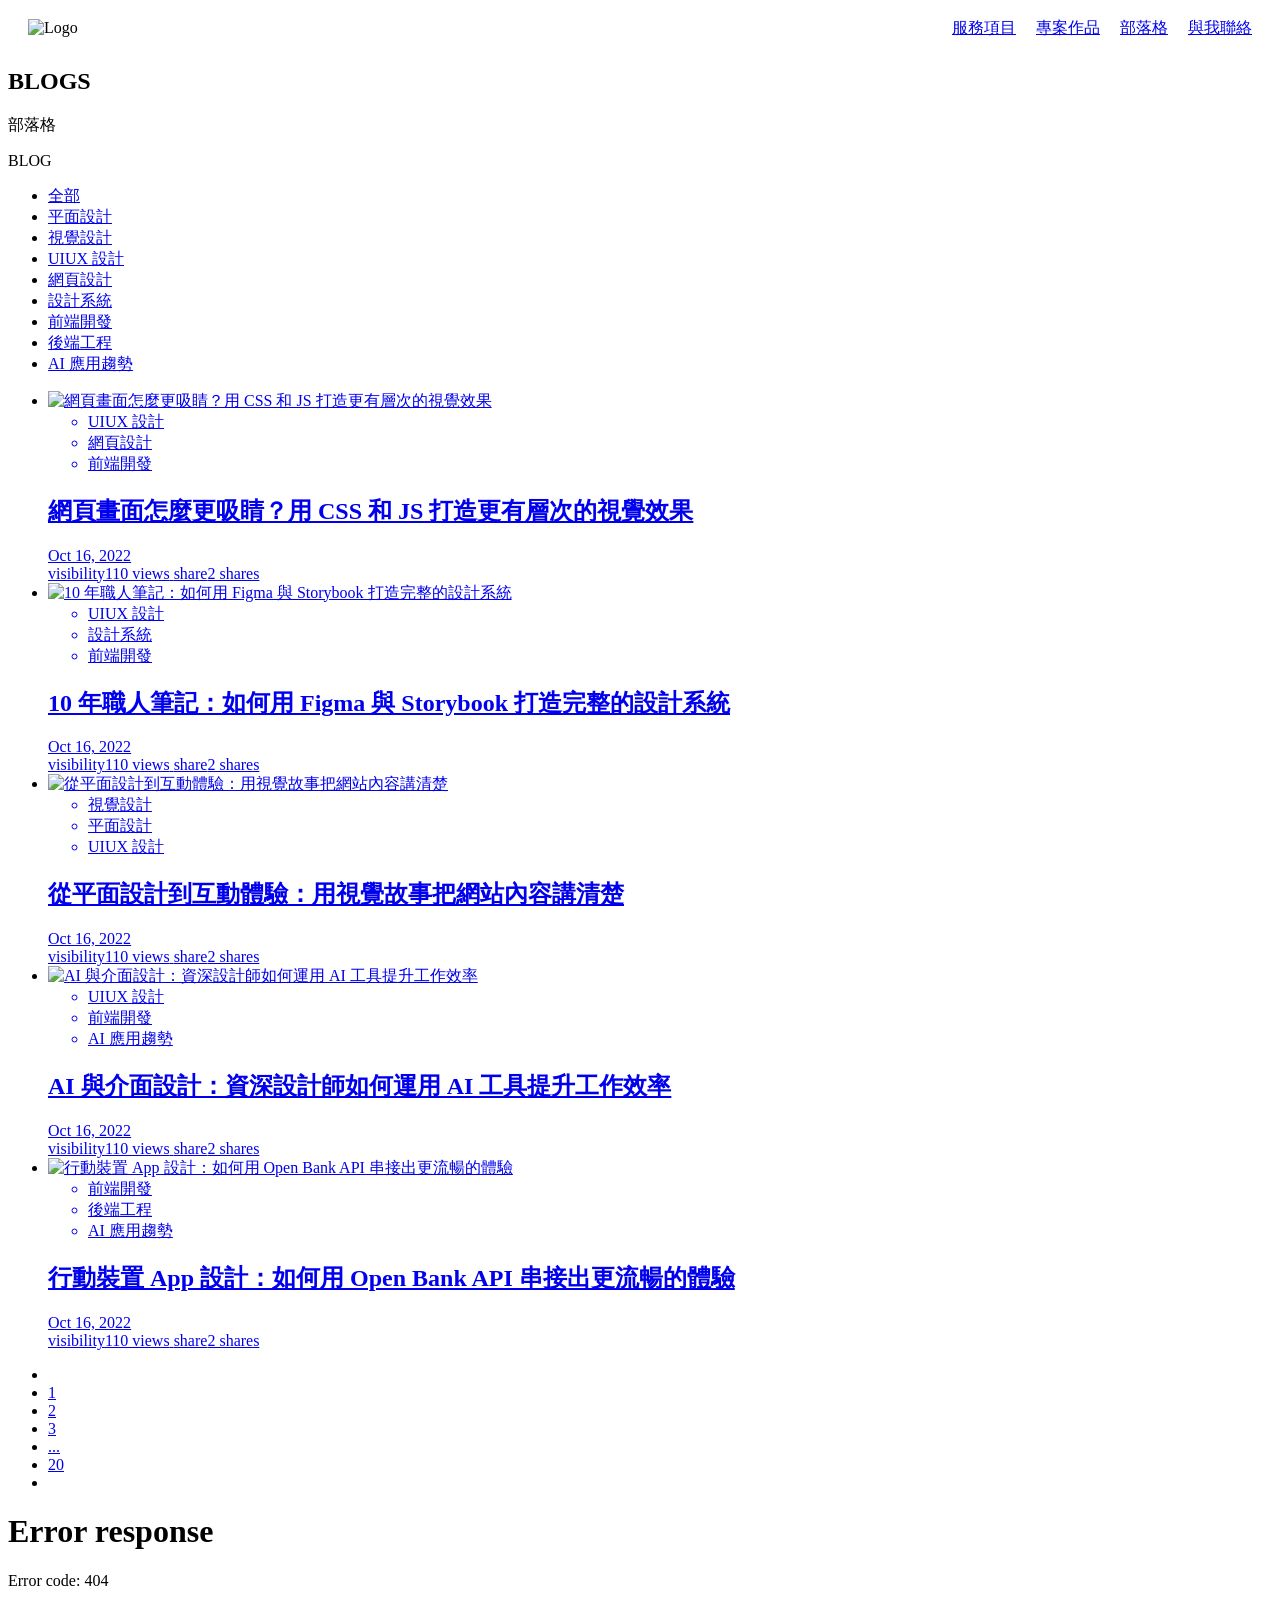
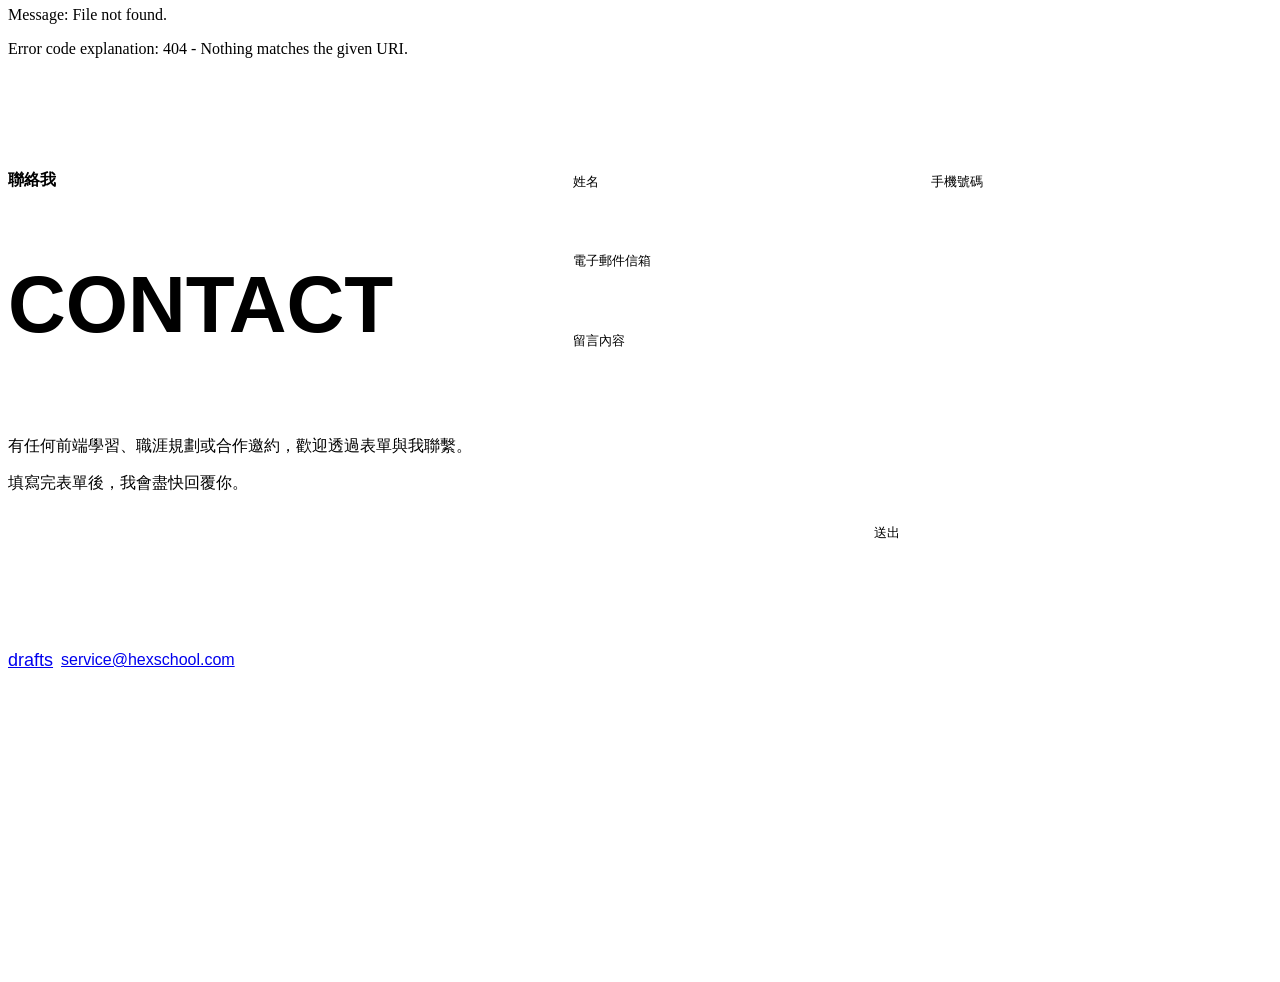
==== index.html @ 0d5aadac "Update index.html" ====
<!DOCTYPE html>
<html lang="zh-Hant-TW">

<head>
  <meta charset="UTF-8">
  <meta name="viewport" content="width=device-width, initial-scale=1.0">
  <title>部落格</title>
  <link rel="stylesheet" href="https://cdn.jsdelivr.net/npm/reset-css@5.0.2/reset.min.css">
  <link rel="stylesheet" href=".style.css">
</head>

<body>
  <!--   header -->
  <div id="header"></div>
  <script>
    // 使用 fetch 載入 header.html
    fetch("header.html")
      .then(response => response.text())
      .then(data => {
        document.getElementById("header").innerHTML = data;
      })
      .catch(error => console.error("載入失敗:", error));
  </script>
  </div>
  <!--   banner -->
  <div class="banner">
    <div class="slogan">
      <h2>BLOGS</h2>
      <p>部落格</p>
      <div class="bg">BLOG</div>
    </div>
  </div>
  <!-- content -->
  <section class="container blog">
    <aside class="sidebar">
      <nav>
        <ul>
          <li><a href="#" class="active nav-item">全部</a></li>
          <li><a href="#" class="nav-item">平面設計</a></li>
          <li><a href="#" class="nav-item">視覺設計</a></li>
          <li><a href="#" class="nav-item">UIUX 設計</a></li>
          <li><a href="#" class="nav-item">網頁設計</a></li>
          <li><a href="#" class="nav-item">設計系統</a></li>
          <li><a href="#" class="nav-item">前端開發</a></li>
          <li><a href="#" class="nav-item">後端工程</a></li>
          <li><a href="#" class="nav-item">AI 應用趨勢</a></li>
        </ul>
      </nav>
    </aside>
    <main class="post">
      <ul class="blog-card-wrapper">
        <!-- card 1 -->
        <li>
          <article>
            <a href="#">
              <img
                src="https://github.com/hexschool/2022-web-layout-training/blob/main/2026-web-camp/blog_1.png?raw=true"
                alt="網頁畫面怎麼更吸睛？用 CSS 和 JS 打造更有層次的視覺效果" />
              <div>
                <ul class="blog-tags">
                  <li>UIUX 設計</li>
                  <li>網頁設計</li>
                  <li>前端開發</li>
                </ul>
                <h2>網頁畫面怎麼更吸睛？用 CSS 和 JS 打造更有層次的視覺效果</h2>
                <footer class="meta">
                  <time datetime="2022-10-16">Oct 16, 2022</time>
                  <div class="tail">
                    <span><span class="material-symbols-outlined">visibility</span>110 views</span>
                    <span><span class="material-symbols-outlined">share</span>2 shares</span>
                  </div>
                </footer>
              </div>
            </a>
          </article>
        </li>
        <!-- card 2 -->
        <li>
          <article>
            <a href="#">
              <img
                src="https://github.com/hexschool/2022-web-layout-training/blob/main/2026-web-camp/blog_2.png?raw=true"
                alt="10 年職人筆記：如何用 Figma 與 Storybook 打造完整的設計系統" />
              <div>
                <ul class="blog-tags">
                  <li>UIUX 設計</li>
                  <li>設計系統</li>
                  <li>前端開發</li>
                </ul>
                <h2>10 年職人筆記：如何用 Figma 與 Storybook 打造完整的設計系統</h2>
                <footer class="meta">
                  <time datetime="2022-10-16">Oct 16, 2022</time>
                  <div class="tail">
                    <span><span class="material-symbols-outlined">visibility</span>110 views</span>
                    <span><span class="material-symbols-outlined">share</span>2 shares</span>
                  </div>
                </footer>
              </div>
            </a>
          </article>
        </li>
        <!-- card 3 -->
        <li>
          <article>
            <a href="#">
              <img
                src="https://github.com/hexschool/2022-web-layout-training/blob/main/2026-web-camp/blog_3.png?raw=true"
                alt="從平面設計到互動體驗：用視覺故事把網站內容講清楚" />
              <div>
                <ul class="blog-tags">
                  <li>視覺設計</li>
                  <li>平面設計</li>
                  <li>UIUX 設計</li>
                </ul>
                <h2>從平面設計到互動體驗：用視覺故事把網站內容講清楚</h2>
                <footer class="meta">
                  <time datetime="2022-10-16">Oct 16, 2022</time>
                  <div class="tail">
                    <span><span class="material-symbols-outlined">visibility</span>110 views</span>
                    <span><span class="material-symbols-outlined">share</span>2 shares</span>
                  </div>
                </footer>
              </div>
            </a>
          </article>
        </li>
        <!-- card 4 -->
        <li>
          <article>
            <a href="#">
              <img
                src="https://github.com/hexschool/2022-web-layout-training/blob/main/2026-web-camp/blog_4.png?raw=true"
                alt="AI 與介面設計：資深設計師如何運用 AI 工具提升工作效率" />
              <div>
                <ul class="blog-tags">
                  <li>UIUX 設計</li>
                  <li>前端開發</li>
                  <li>AI 應用趨勢</li>
                </ul>
                <h2>AI 與介面設計：資深設計師如何運用 AI 工具提升工作效率</h2>
                <footer class="meta">
                  <time datetime="2022-10-16">Oct 16, 2022</time>
                  <div class="tail">
                    <span><span class="material-symbols-outlined">visibility</span>110 views</span>
                    <span><span class="material-symbols-outlined">share</span>2 shares</span>
                  </div>
                </footer>
              </div>
            </a>
          </article>
        </li>
        <!-- card 5 -->
        <li>
          <article>
            <a href="#">
              <img
                src="https://github.com/hexschool/2022-web-layout-training/blob/main/2026-web-camp/blog_5.png?raw=true"
                alt="行動裝置 App 設計：如何用 Open Bank API 串接出更流暢的體驗" />
              <div>
                <ul class="blog-tags">
                  <li>前端開發</li>
                  <li>後端工程</li>
                  <li>AI 應用趨勢</li>
                </ul>
                <h2>行動裝置 App 設計：如何用 Open Bank API 串接出更流暢的體驗</h2>
                <footer class="meta">
                  <time datetime="2022-10-16">Oct 16, 2022</time>
                  <div class="tail">
                    <span><span class="material-symbols-outlined">visibility</span>110 views</span>
                    <span><span class="material-symbols-outlined">share</span>2 shares</span>
                  </div>
                </footer>
              </div>
            </a>
          </article>
        </li>
      </ul>
      <ul class="pagination">
        <li><a href="#"><i class="bi bi-chevron-left"></i></a></li>
        <li><a href="#" class="active">1</a></li>
        <li><a href="#">2</a></li>
        <li><a href="#">3</a></li>
        <li><a href="#">...</a></li>
        <li><a href="#">20</a></li>
        <li><a href="#"><i class="bi bi-chevron-right"></i></a></li>
      </ul>
    </main>
  </section>

  <!-- subscription -->
  <div id="subscription"></div>
  <script>
    // 使用 fetch 載入 Subscription.html
    fetch("subscription.html")
      .then(response => response.text())
      .then(data => {
        document.getElementById("subscription").innerHTML = data;
      })
      .catch(error => console.error("載入失敗:", error));
  </script>
 

        <div class="page">
            <!-- 你頁面其他內容可在這裡 -->
              <footer>
        
            <div id="footer"></div>
              </footer>
          </div>
          <script>
            fetch("footer.html")
                .then(response => response.text())
                .then(data => {
                    document.getElementById("footer").innerHTML = data;
                });
        </script>



      </div>
    </div>
  </section>

</body>

</html>
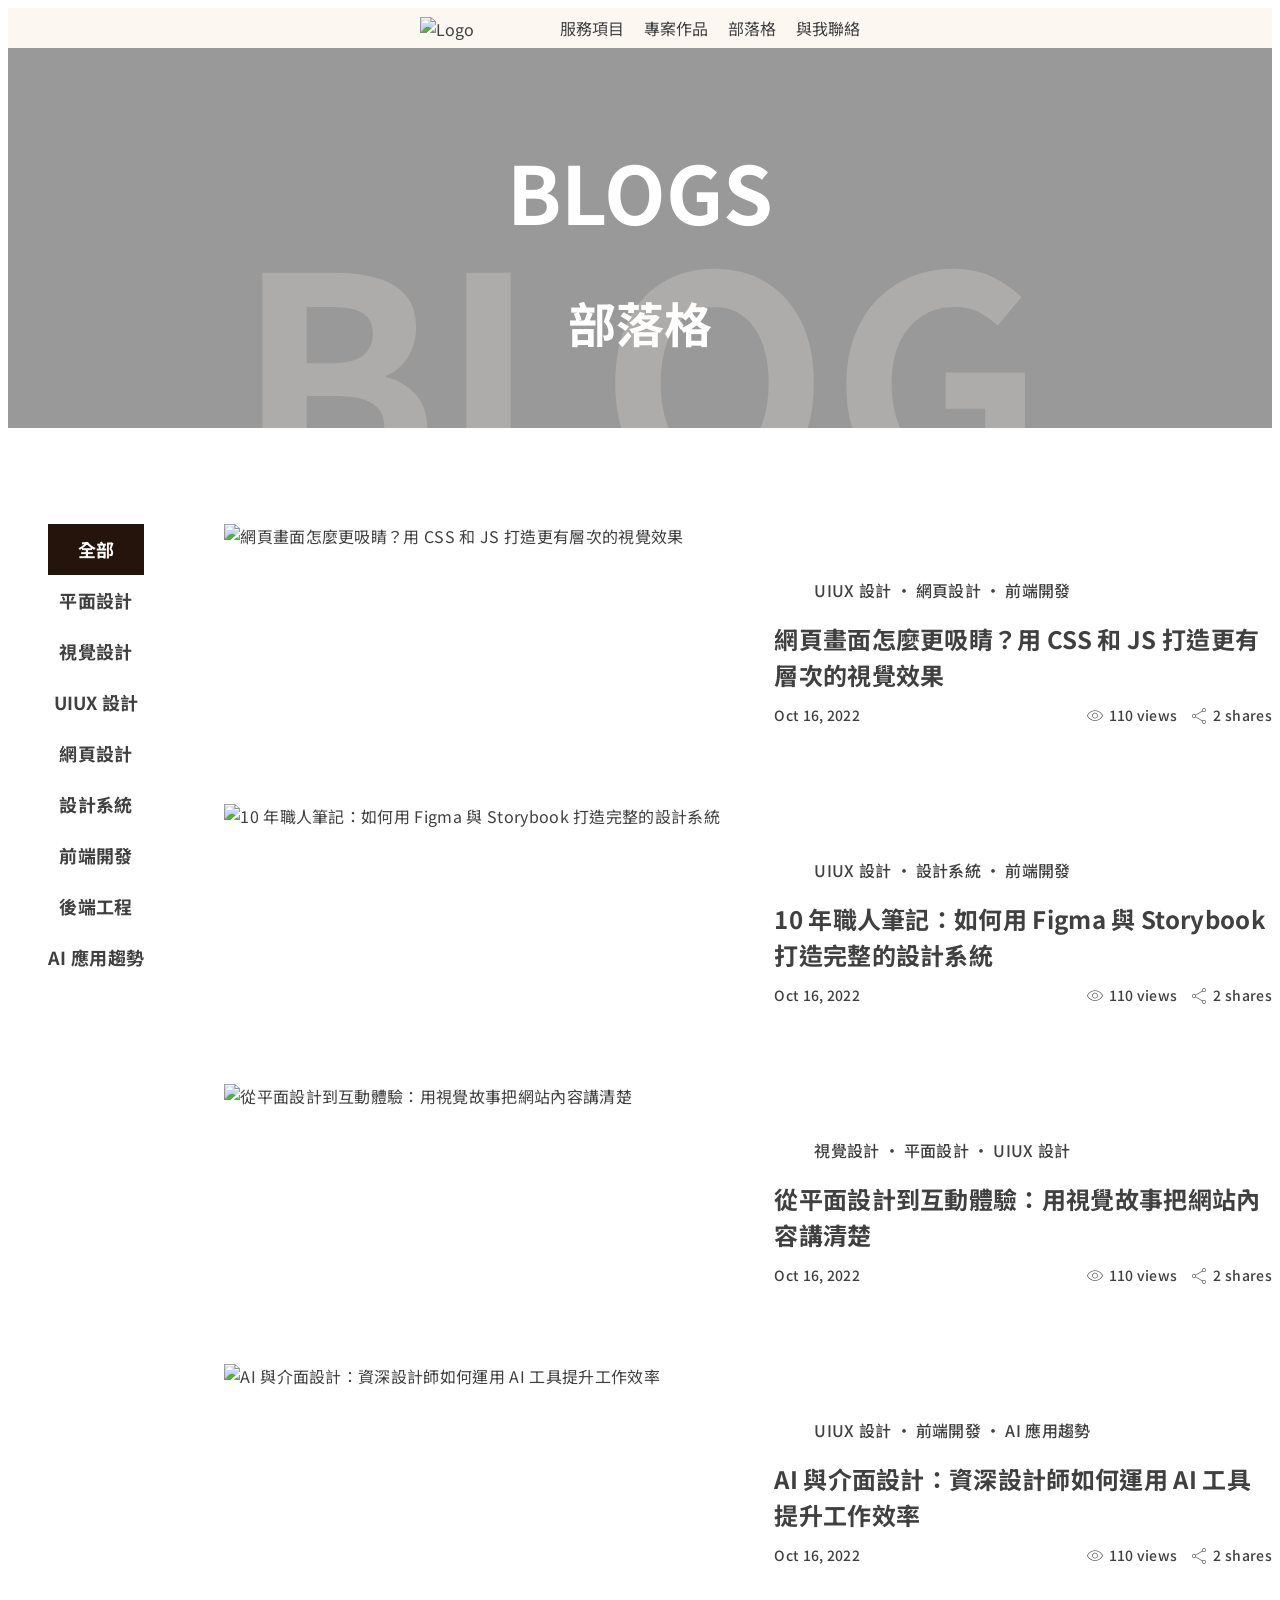
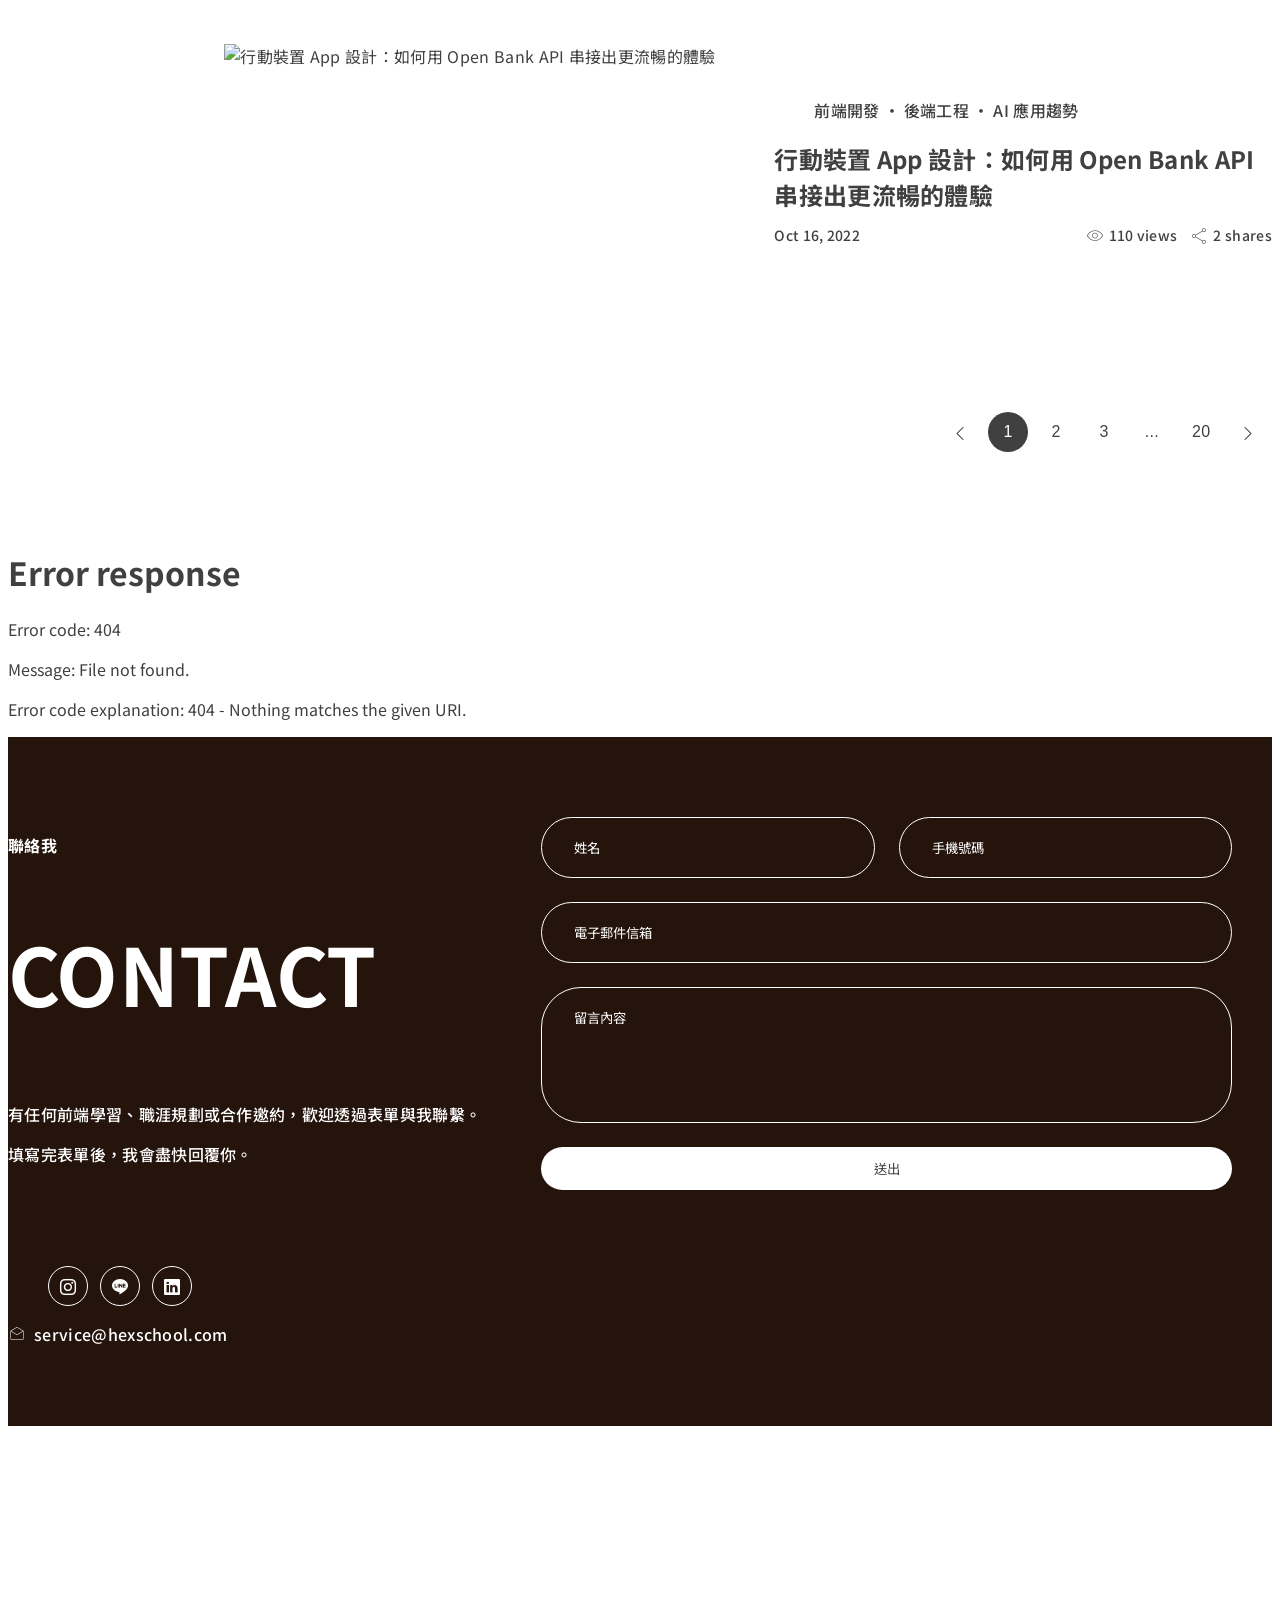
==== commit 43ca3c88: "Update index.html" ====
--- a/index.html
+++ b/index.html
@@ -6,7 +6,7 @@
   <meta name="viewport" content="width=device-width, initial-scale=1.0">
   <title>部落格</title>
   <link rel="stylesheet" href="https://cdn.jsdelivr.net/npm/reset-css@5.0.2/reset.min.css">
-  <link rel="stylesheet" href=".style.css">
+  <link rel="stylesheet" href="style.css">
 </head>
 
 <body>
--- a/style.css
+++ b/style.css
@@ -0,0 +1,970 @@
+@import url("https://fonts.googleapis.com/css2?family=Noto+Sans+TC:wght@100..900&display=swap");
+@import url('https://fonts.googleapis.com/css2?family=Noto+Sans:ital,wght@0,100..900;1,100..900&display=swap');
+@import url("https://fonts.googleapis.com/css2?family=Material+Symbols+Outlined:opsz,wght,FILL,GRAD@24,200,0,0");
+@import url("https://cdn.jsdelivr.net/npm/bootstrap-icons@1.13.1/font/bootstrap-icons.min.css");
+/* ==========================================================================
+   1. 變數設定 (Variables)
+   ========================================================================== 
+*/
+
+:root {
+  --primary-50: #FDF7F1;
+  --primary-100: #FDE6CF;
+  --primary-500: #F5B87B;
+  --primary-900: #24140B;
+
+  --neutral-0: #ffffff;
+  --neutral-500: #737373;
+  --neutral-700: #404040;
+  --neutral-900: #1E1E1E;
+
+  --dark-40a: rgba(0, 0, 0, 0.4);
+  --dark-60a: rgba(0, 0, 0, 0.6);
+}
+
+
+/* ==========================================================================
+  2. 斷點設定 (Mixins for Breakpoints)
+   ========================================================================== 
+*/
+
+@mixin lg {
+  @media (max-width: 1024px) {
+    @content;
+  }
+}
+
+@mixin md {
+  @media (max-width: 768px) {
+    @content;
+  }
+}
+
+@mixin sm {
+  @media (max-width: 576px) {
+    @content;
+  }
+}
+
+
+/* ==========================================================================
+   3. 全域與初始化設定 (Reset & Base)
+   ========================================================================== 
+*/
+html {
+  scroll-behavior: smooth;
+}
+
+/* 全域 border box：所有元素不用算 padding */
+*,
+*::before,
+*::after {
+  box-sizing: border-box;
+  font-family: "Noto Sans TC", sans-serif;
+  text-decoration: none;
+  -webkit-font-smoothing: antialiased;
+  -moz-osx-font-smoothing: grayscale;
+}
+
+body {
+   color: var(--neutral-700);
+  line-height: 1.5;
+}
+
+
+img,
+svg {
+  max-width: 100%;
+}
+
+/* rwd img css，使圖片縮放 */
+img{
+  vertical-align: middle;
+  max-width: 100%;
+  height: auto;
+  border: 0;
+ }
+
+ul,
+li {
+  list-style: none;
+}
+
+a {
+  display: inline-block;
+  text-decoration: none;
+  color: inherit;
+}
+
+a:focus,
+a:hover {
+  text-decoration: none;
+}
+
+.clear {
+  clear: both;
+}
+
+
+/* ==========================================================================
+   4. 元件樣式 (Components & Layouts)
+   ========================================================================== 
+*/
+
+/* icon */
+.material-symbols-outlined {
+  font-family: "Material Symbols Outlined";
+  font-weight: 200;
+  font-style: normal;
+  font-size: 20px;
+  line-height: 1;
+  letter-spacing: normal;
+  text-transform: none;
+  display: inline-block;
+  white-space: nowrap;
+  word-wrap: normal;
+  direction: ltr;
+  -webkit-font-smoothing: antialiased;
+  font-variation-settings: "FILL" 0, "wght" 100, "GRAD" 0, "opsz" 24;
+}
+
+
+/* navbar */
+.header {
+  display: flex;
+  align-items: center;
+  justify-content: space-between;
+  background-color: var(--primary-50);
+  padding: 0;
+  position: sticky;
+  top: 0;
+  z-index: 10;
+}
+
+.header .container {
+  display: flex;
+  align-items: center;
+  justify-content: space-between;
+  flex-direction: row;
+}
+
+.header a {
+  display: block;
+}
+
+.brand {
+  display: flex;
+  align-items: center;
+}
+
+.logo {
+  padding: 12px 0;
+  width: 140px;
+     @media (max-width: 576px) {
+     padding: 14px 12px;
+       width: 112px;
+  }
+}
+
+.menu-toggle {
+  display: none;
+}
+
+.menu-toggle-btn {
+  display: none;
+  align-items: center;
+  justify-content: center;
+  padding: 12px;
+  margin-left: auto;
+  cursor: pointer;
+}
+
+.menu-nav {
+  display: block;
+}
+
+.menu {
+  display: flex;
+  align-items: center;
+}
+
+.menu li {
+  width: auto;
+  text-align: center;
+  gap: 24px;
+}
+
+.menu li a {
+  display: block;
+  color: var(--neutral-700);
+  text-decoration: none;
+  padding: 4px 12px 4px 12px;
+  white-space: nowrap;
+}
+
+.menu li a:hover {
+  color: var(--neutral-0);
+  background:var(--neutral-700);
+}
+
+.menu li .active {
+   color: var(--neutral-0);
+  background:var(--neutral-700);
+}
+
+
+
+/* 形象主視覺 */
+.banner {
+  background-image: url(../img/blog_banner.png);
+  background-size: cover;
+  background-position: center;
+  background-repeat: no-repeat;
+  height: 380px;
+  width: 100%;
+  margin-bottom: 80px;
+  display: flex;
+  justify-content: center;
+  align-items: center;
+  
+   @media (max-width: 576px) {
+      background-image: url(../img/mobile/blog_banner.png);
+      height:380px;
+      margin-bottom: 40px;
+    }
+}
+
+
+.slogan {
+  background: var(--dark-40a);
+  color: #ffffff;
+  width: 100%;
+  height: 100%;
+  display: flex;
+  flex-direction: column;
+  align-items: center;
+  justify-content: center;
+  font-family: "Noto Sans", sans-serif;
+  font-weight: 700;
+  position: relative;
+  overflow: hidden;
+  line-height: 1.2;
+}
+
+.slogan h2 {
+  font-size: 80px;
+  margin-bottom: 8px;
+
+    @media (max-width: 576px) {
+    font-size: 40px;
+  }
+}
+
+.slogan p {
+  font-size: 48px;
+
+  @media (max-width: 576px) {
+    font-size: 40px;
+  }
+}
+
+.slogan .bg {
+  color: var(--primary-50);
+  font-size: 300px;
+  line-height: 1.2;
+  position: absolute;
+  bottom: -116px;
+  opacity: 0.2;
+  
+  @media (max-width: 576px) {
+    font-size: 160px;
+    bottom: -50px;
+  }
+}
+
+
+
+/* 部落格 */
+
+.container {
+  display: flex;
+  max-width: 1296px;
+  margin: 0 auto;
+  padding: 0;
+  letter-spacing: 0.02rem;
+  width: 100%;
+  justify-content: space-between;
+    @media (max-width: 768px) {
+     max-width: 100%;
+  }
+}
+
+.sidebar {
+  nav {
+    .nav-item {
+      color: var(--neutral-700);
+      display: block;
+      font-size: 18px;
+      font-weight: 700;
+      text-align: center;
+      white-space: nowrap;
+      padding: 12px 0;
+      transition: all 0.3s ease;
+
+      &:hover {
+        background-color: #24140b;
+        color: #ffffff;
+      }
+    }
+
+    .active {
+      background-color: #24140b;
+      color: #ffffff;
+    }
+  }
+}
+
+.blog {
+  margin-bottom: 80px;
+  gap: 40px;
+}
+
+.post {
+  flex: 1;
+  min-width: 0;
+  display: flex;
+  flex-direction: column;
+  align-items: flex-end;
+  gap: 80px;
+
+  .blog-card-wrapper {
+    display: flex;
+    flex-direction: column;
+    gap: 24px;
+
+    a {
+       color: var(--neutral-700);
+      display: flex;
+      align-items: center;
+      gap: 24px;
+
+      img {
+        display: block;
+        width: 100%;
+        max-width: 526px;
+        height: 256px;
+        object-fit: cover;
+      }
+
+      .blog-tags {
+        display: flex;
+        flex-wrap: wrap;
+        align-items: center;
+        font-weight: 500;
+        margin-bottom: 12px;
+
+        li:not(:last-child)::after {
+          content: "·";
+          margin: 0 4px;
+        }
+      }
+
+      h2 {
+        font-size: 24px;
+        font-weight: 700;
+        margin-bottom: 12px;
+      }
+
+      .meta {
+        display: flex;
+        flex-wrap: wrap;
+        justify-content: space-between;
+        align-items: center;
+        font-size: 14px;
+        font-weight: 500;
+
+        .tail {
+          display: flex;
+          gap: 12px;
+
+          span {
+            display: flex;
+            align-items: center;
+            gap: 4px;
+          }
+        }
+      }
+    }
+  }
+}
+
+@media (max-width: 768px) {
+  .post {
+    align-items: center;
+  }
+}
+
+.pagination {
+  display: flex;
+  justify-content: center;
+  list-style: none; 
+  padding: 0px;
+  @media (max-width: 768px) {
+    flex-wrap: wrap;
+  }
+}
+
+.pagination li a {
+  display: block; 
+  padding: 8px 12px;
+  text-decoration: none;
+  font-weight: 500;
+  font-family: "Noto Sans", sans-serif;
+  color:  var(--neutral-700);
+  margin: 0 4px;
+  width: 40px;
+  height: 40px;
+  aspect-ratio: 1 / 1;
+  border-radius: 50%;
+  text-align: center;
+  &:hover {
+    border: 1px solid  var(--neutral-700);
+  }
+}
+
+.pagination li a.active {
+  color:  var(--neutral-0);
+  background: var(--neutral-700);
+}
+
+
+@media (max-width: 1024px) {
+  .container {
+    gap: 24px;
+  }
+
+  .blog {
+    .blog-card-wrapper {
+      a {
+        flex-direction: column;
+        gap: 8px;
+
+        img {
+          max-width: none;
+          height: 200px;
+        }
+
+        .blog-tags {
+          font-size: 14px;
+          margin-bottom: 8px;
+
+          li:not(:last-child)::after {
+            margin: 0 2px;
+          }
+        }
+
+        h2 {
+          font-size: 20px;
+          margin-bottom: 8px;
+        }
+
+        .meta {
+          font-size: 13px;
+
+          div {
+            gap: 8px;
+          }
+        }
+      }
+    }
+  }
+}
+
+@media (max-width: 768px) {
+  .container {
+    flex-direction: column;
+    padding: 0px 12px;
+  }
+
+  .header {
+    position: sticky;
+  }
+
+  .sidebar {
+    width: 100%;
+
+    ul {
+      display: flex;
+      overflow-x: auto;
+      scrollbar-width: none;
+      -ms-overflow-style: none;
+      -webkit-overflow-scrolling: touch;
+      touch-action: pan-x;
+
+      .nav-item {
+        font-size: 16px;
+        padding: 8px 12px;
+      }
+    }
+
+    ul::-webkit-scrollbar {
+      display: none;
+    }
+  }
+
+  .header .container {
+    position: relative;
+    flex-direction: row;
+    align-items: center;
+    padding: 0 12px;
+  }
+
+  .menu-toggle-btn {
+    display: flex;
+    order: 3;
+  }
+
+  .menu-nav {
+    position: absolute;
+    top: 100%;
+    left: 0;
+    right: 0;
+    z-index: 20;
+    background: var(--primary-50);
+    max-height: 0;
+    overflow: hidden;
+    opacity: 0;
+    pointer-events: none;
+    transition: max-height 0.3s ease, opacity 0.2s ease;
+  }
+
+  .menu-toggle:checked ~ .menu-nav {
+    max-height: 320px;
+    opacity: 1;
+    pointer-events: auto;
+  }
+
+  .menu {
+    flex-direction: column;
+    align-items: stretch;
+  }
+
+  .menu li {
+    width: 100%;
+  }
+
+  .menu li a {
+    padding: 16px 12px;
+    text-align: center;
+  }
+}
+
+/* 電子報訂閱 */
+.subscription {
+  background:
+    linear-gradient(var(--dark-60a), var(--dark-60a)),
+    url(../img/subscription_bg.png) center / cover no-repeat;
+  height: 440px;
+  width: 100%;
+  display: flex;
+  justify-content: center;
+  align-items: stretch;
+    @media (max-width: 768px) {
+     height: auto;
+  }
+    @media (max-width: 576px) {
+      height: 629px;
+  }
+}
+
+.subscription > .container {
+  height: 100%;
+  align-items: stretch;
+  @media (max-width: 576px) {
+    flex-direction: column;
+  }
+
+}
+
+.subscription-left {
+  flex: 5;
+  height: 100%;
+  overflow: hidden;
+  @media (max-width: 576px) {
+    padding: 0;
+    flex: 1;
+  }
+}
+
+.sub-img {
+  width: 100%;
+  height: 100%;
+}
+
+.sub-img img {
+  width: 100%;
+  height: 100%;
+  object-fit: cover;
+  display: block;
+}
+
+.sub-form {
+  display: flex;
+  flex-direction: column;
+  justify-content: center;
+  align-items: stretch;
+  gap: 24px;
+  padding: 0 40px;
+  flex: 7;
+   @media (max-width: 768px) {
+    padding: 0 0 40px 0;
+    flex: 1;
+  }
+}
+
+.sub-info {
+  display: flex;
+  flex-direction: column;
+  gap: 24px;
+  width: 100%;
+  @media (max-width: 576px) {
+       gap: 12px;
+  }
+}
+
+.sub-title {
+  color: var(--neutral-0);
+  font-family: "Noto Sans", sans-serif;
+  font-weight: 700;
+}
+
+.sub-title h2 {
+  font-size: 80px;
+  line-height: 1.2;
+  @media (max-width: 768px) {
+    font-size: 60px;
+  }
+  @media (max-width: 576px) {
+    font-size: 40px;
+  }
+}
+
+.sub-desc {
+  color: var(--neutral-0);
+  font-family: "Noto Sans", sans-serif;
+  font-weight: 500;  
+  @media (max-width: 576px) {
+    font-size: 14px;
+  }
+
+}
+
+.sub-group {
+  display: flex;
+  align-items: center;
+  border: 1px solid var(--neutral-0);
+  border-radius: 999px;          
+  padding: 8px 8px 8px 32px;
+  background: transparent;
+  width: 100%;
+    @media (max-width: 576px) {
+      padding: 8px 8px 8px 20px;
+  }
+}
+
+.sub-input {
+  flex: 1;
+  border: none;
+  outline: none;
+  background: transparent;
+  color: var(--neutral-0);
+  font-size: 16px;
+  width: 100%;
+  @media (max-width: 576px) {
+      font-size: 14px;
+      overflow-wrap: anywhere;
+  }
+}
+
+.sub-input::placeholder {
+  color: var(--neutral-0);
+  opacity: 1;
+}
+
+.sub-submit {
+  border: none;
+  border-radius: 999px;
+  padding: 10px 24px;
+  background: var(--neutral-0);
+  color: var(--neutral-900);
+  font-weight: 500;
+  cursor: pointer;
+  white-space: nowrap;
+  @media (max-width: 576px) {
+      font-size: 14px;
+  }
+}
+
+.sub-submit:hover {
+  opacity: 0.85;
+}
+
+
+/* 連絡我 */
+.contact-bg {
+  background-color:var(--primary-900);
+}
+
+
+.contact {
+  display: flex;
+  justify-content: space-between;
+  padding: 80px 0;
+  flex-wrap: wrap;
+  width: 100%;
+    @media (max-width: 576px) {
+    flex-direction: column;
+  }
+}
+
+.contact-info {
+  display: flex;
+  justify-content: flex-start;
+  flex-direction: column;
+  flex: 5;
+  @media (max-width: 576px) {
+    padding: 0;
+  }
+}
+
+.contact-title {
+  color: var(--neutral-0);
+  font-family: "Noto Sans", sans-serif;
+  font-weight: 700;
+}
+
+.contact-title h2 {
+  font-size: 80px;
+  line-height: 1.2;
+  @media (max-width: 768px) {
+    font-size: 60px;
+  }
+    @media (max-width: 576px) {
+    font-size: 40px;
+  }
+}
+
+.contact-desc {
+  color: var(--neutral-0);
+  font-family: "Noto Sans", sans-serif;
+  font-weight: 500;  
+}
+
+.contact-social {
+  color: var(--neutral-0);
+  font-family: "Noto Sans", sans-serif;
+  font-weight: 500;  
+  padding-top: 68px;
+  display: flex;
+  flex-direction: column;
+}
+
+.contact-social ul{
+  display: flex;
+  gap: 12px;
+  flex-wrap: wrap;
+}
+
+.contact-social ul li{
+  width: 40px;
+  height: 40px;
+  padding: 0;
+  display: flex;
+  align-items: center;
+  justify-content: center;
+  border: 1px solid var(--neutral-0);
+  aspect-ratio: 1 / 1;
+  border-radius: 50%;
+    &:hover {
+      color: var(--primary-500);
+      border: 1px solid var(--primary-500);
+      cursor: pointer;
+    }
+}
+
+.bi {
+  font-size: 16px;
+}
+
+.contact-email {
+  display: flex;
+  align-items: center;
+  max-width: 100%;
+  min-width: 0;
+  flex-wrap: wrap;
+  overflow-wrap: anywhere;
+  word-break: break-word;
+   .icon {
+    font-size: 18px;
+    margin-right: 8px;
+    flex-shrink: 0;
+  }
+    &:hover {
+    color: var(--primary-500);
+    cursor: pointer;
+  }
+}
+
+.contact-form {
+  display: flex;
+  flex-direction: column;
+  gap: 24px;
+  padding: 0 40px;
+  flex: 7;
+  @media (max-width: 576px) {
+    padding: 0;
+  }
+}
+
+.form-row {
+  display: flex;
+  gap: 24px;
+  @media (max-width: 576px) {
+   flex-direction: column;
+  }
+}
+
+.form-input {
+  width: 100%;
+  color: var(--neutral-0);
+  background: transparent;
+  border: 1px solid var(--neutral-0);
+  border-radius: 40px;
+  outline: none;
+  padding: 20px 32px;
+  @media (max-width: 576px) {
+      padding: 16px 20px;
+  }
+}
+
+.form-input::placeholder {
+  color: var(--neutral-0);
+}
+
+.form-textarea {
+  color: var(--neutral-0);
+  background: transparent;
+  width: 100%;
+  height: 136px;
+  border: 1px solid var(--neutral-0);
+  border-radius: 40px;
+  outline: none;
+  resize: none;
+  padding: 20px 32px;
+    @media (max-width: 576px) {
+      padding: 16px 20px;
+  }
+}
+
+.form-textarea::placeholder {
+  color: var(--neutral-0);
+}
+
+.form-submit {
+  color: var(--neutral-700);
+  background: var(--neutral-0);
+  width: 100%; 
+  border: none;
+  border-radius: 40px;
+  cursor: pointer;
+  padding: 12px 0;
+}
+
+.form-submit:hover {
+  background: #ddd0be;
+}
+
+@media (max-width: 768px) {
+  .contact {
+    flex-direction: column;
+    padding: 40px 0;
+  }
+
+  .contact-info {
+    display: contents;
+    padding-bottom: 24px;
+  }
+
+  .contact-title {
+    order: 1;
+    margin-bottom: 12px;
+  }
+
+  .contact-desc {
+    font-size: 14px;
+    order: 2;
+  }
+
+  .contact-form {
+    order: 3;
+    width: 100%;
+    padding: 0;
+    margin-top: 24px;
+    gap: 12px;
+    border-radius: 32px;
+  }
+
+  .contact-social {
+    order: 4;
+    margin-top: 24px;
+    padding: 0;
+    width: 100%;
+    gap: 12px;
+  }
+}
+
+@media (max-width: 375px) {
+  .sub-title h2 {
+    font-size: 32px;
+    line-height: 1.15;
+    max-width: 100%;
+    word-break: break-word;
+    overflow-wrap: anywhere;
+  }
+
+  .sub-title,
+  .sub-desc,
+  .sub-group {
+    width: 100%;
+    @media (max-width: 331px) {
+      display: flex;
+      gap: 12px;
+      flex-wrap: wrap;
+    }
+  }
+  .contact-title h2 {
+    font-size: 32px;
+    line-height: 1.15;
+    word-break: break-word;
+    overflow-wrap: anywhere;
+  }
+}
+
+@media (max-width: 768px) {
+  .subscription-left,
+  .sub-img,
+  .sub-img img {
+    width: 100%;
+  }
+
+  .subscription-left {
+    width: calc(100% + 24px);
+    margin-left: -12px;
+    margin-right: -12px;
+  }
+
+  .sub-img img {
+    display: block;
+    height: auto;
+  }
+}
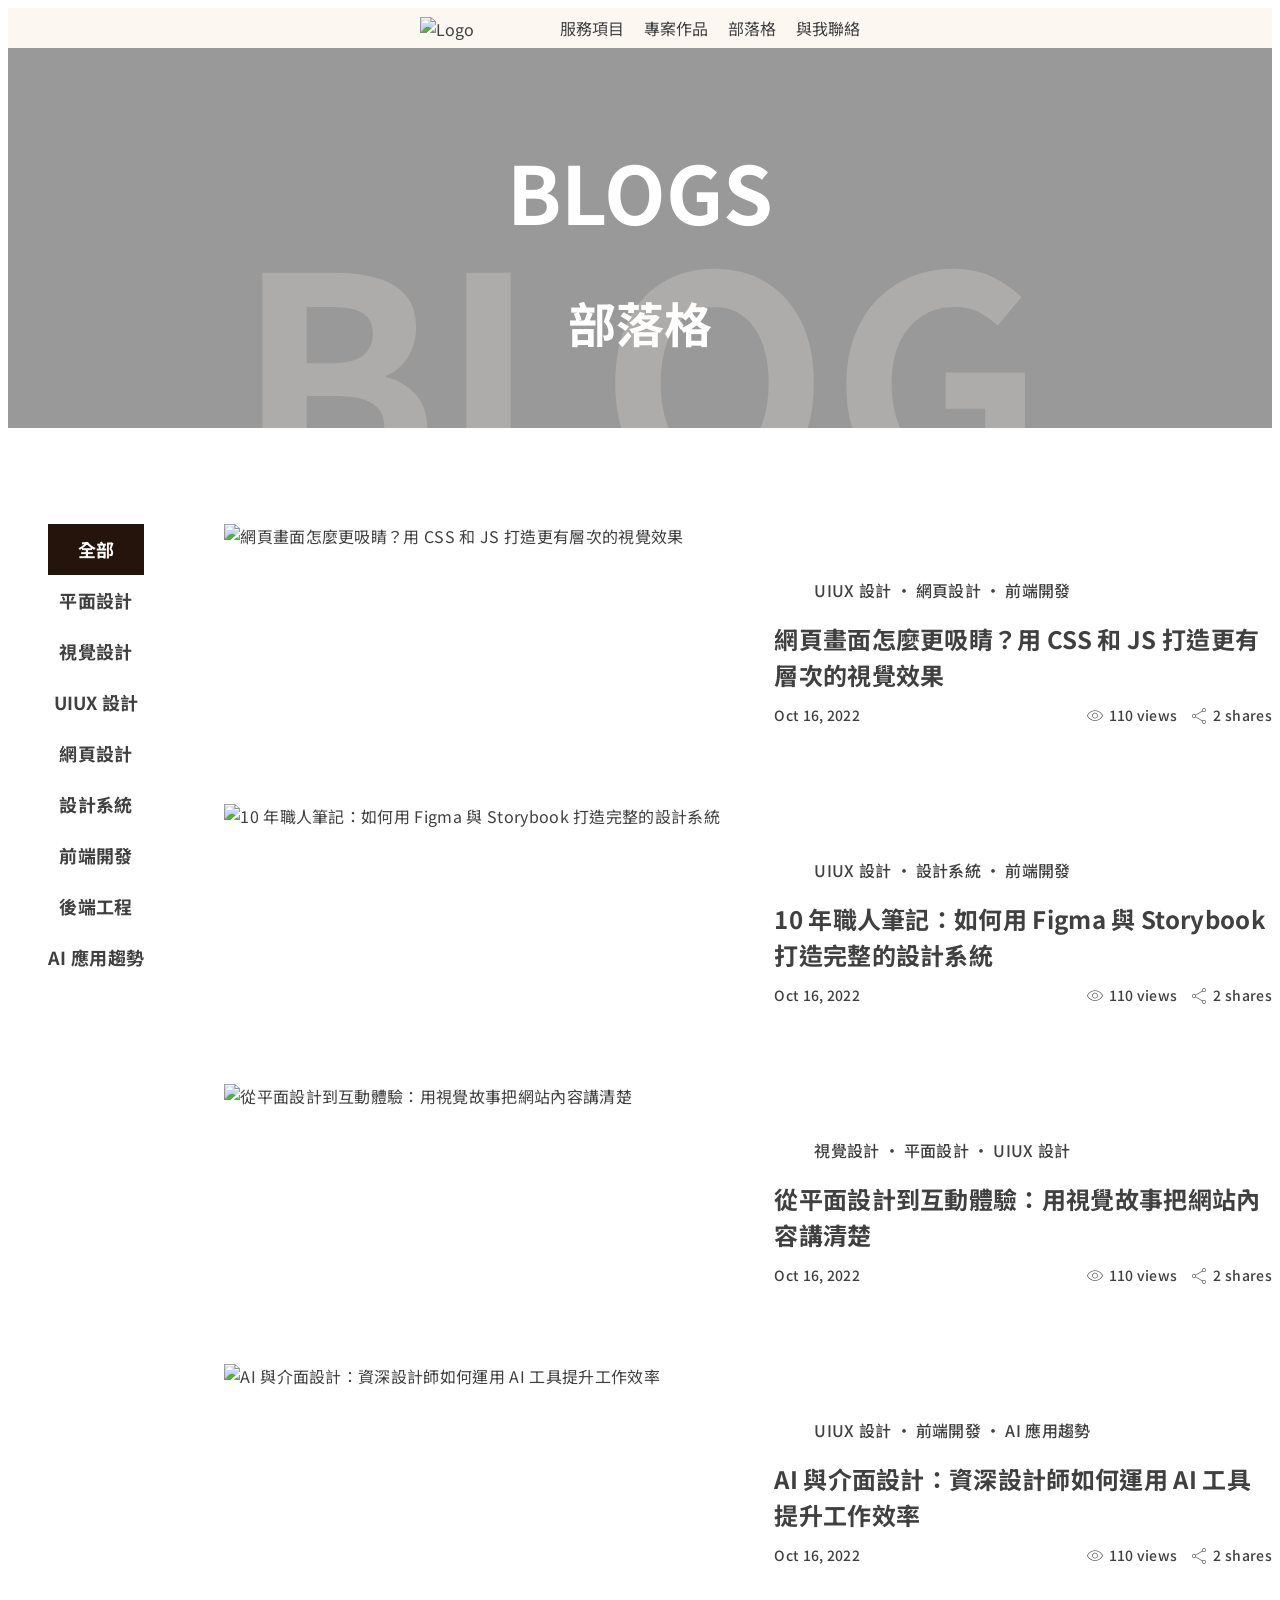
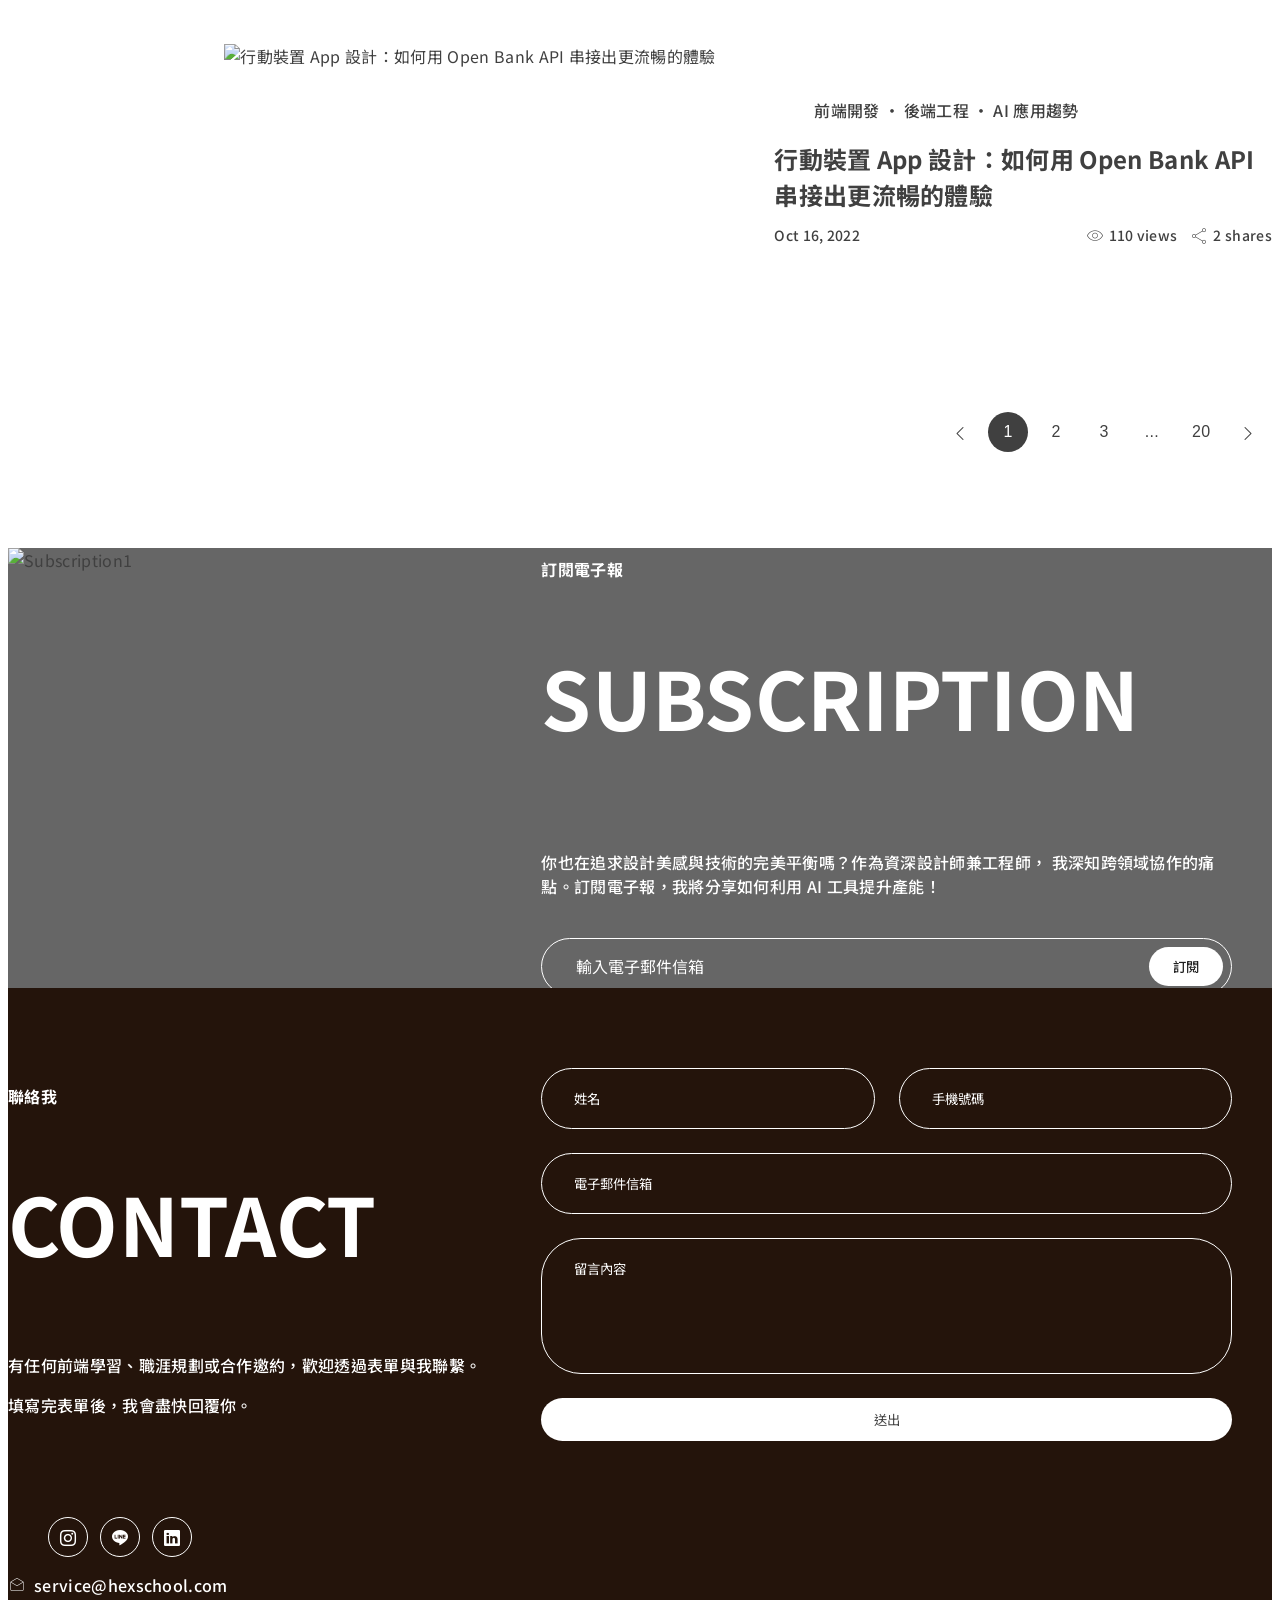
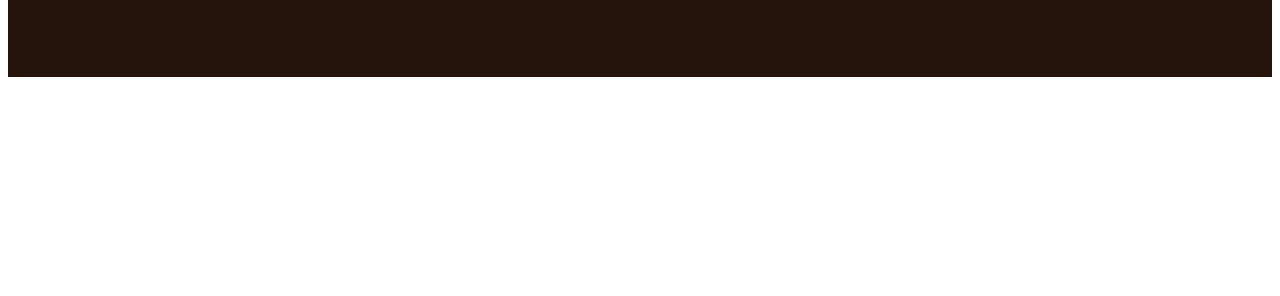
==== commit fc088390: "Update index.html" ====
--- a/index.html
+++ b/index.html
@@ -188,16 +188,18 @@
   </section>
 
   <!-- subscription -->
-  <div id="subscription"></div>
+
+  <div id="subscription-container"></div>
   <script>
     // 使用 fetch 載入 Subscription.html
-    fetch("subscription.html")
+    fetch("Subscription.html")
       .then(response => response.text())
       .then(data => {
-        document.getElementById("subscription").innerHTML = data;
+        document.getElementById("subscription-container").innerHTML = data;
       })
       .catch(error => console.error("載入失敗:", error));
   </script>
+
  
 
         <div class="page">
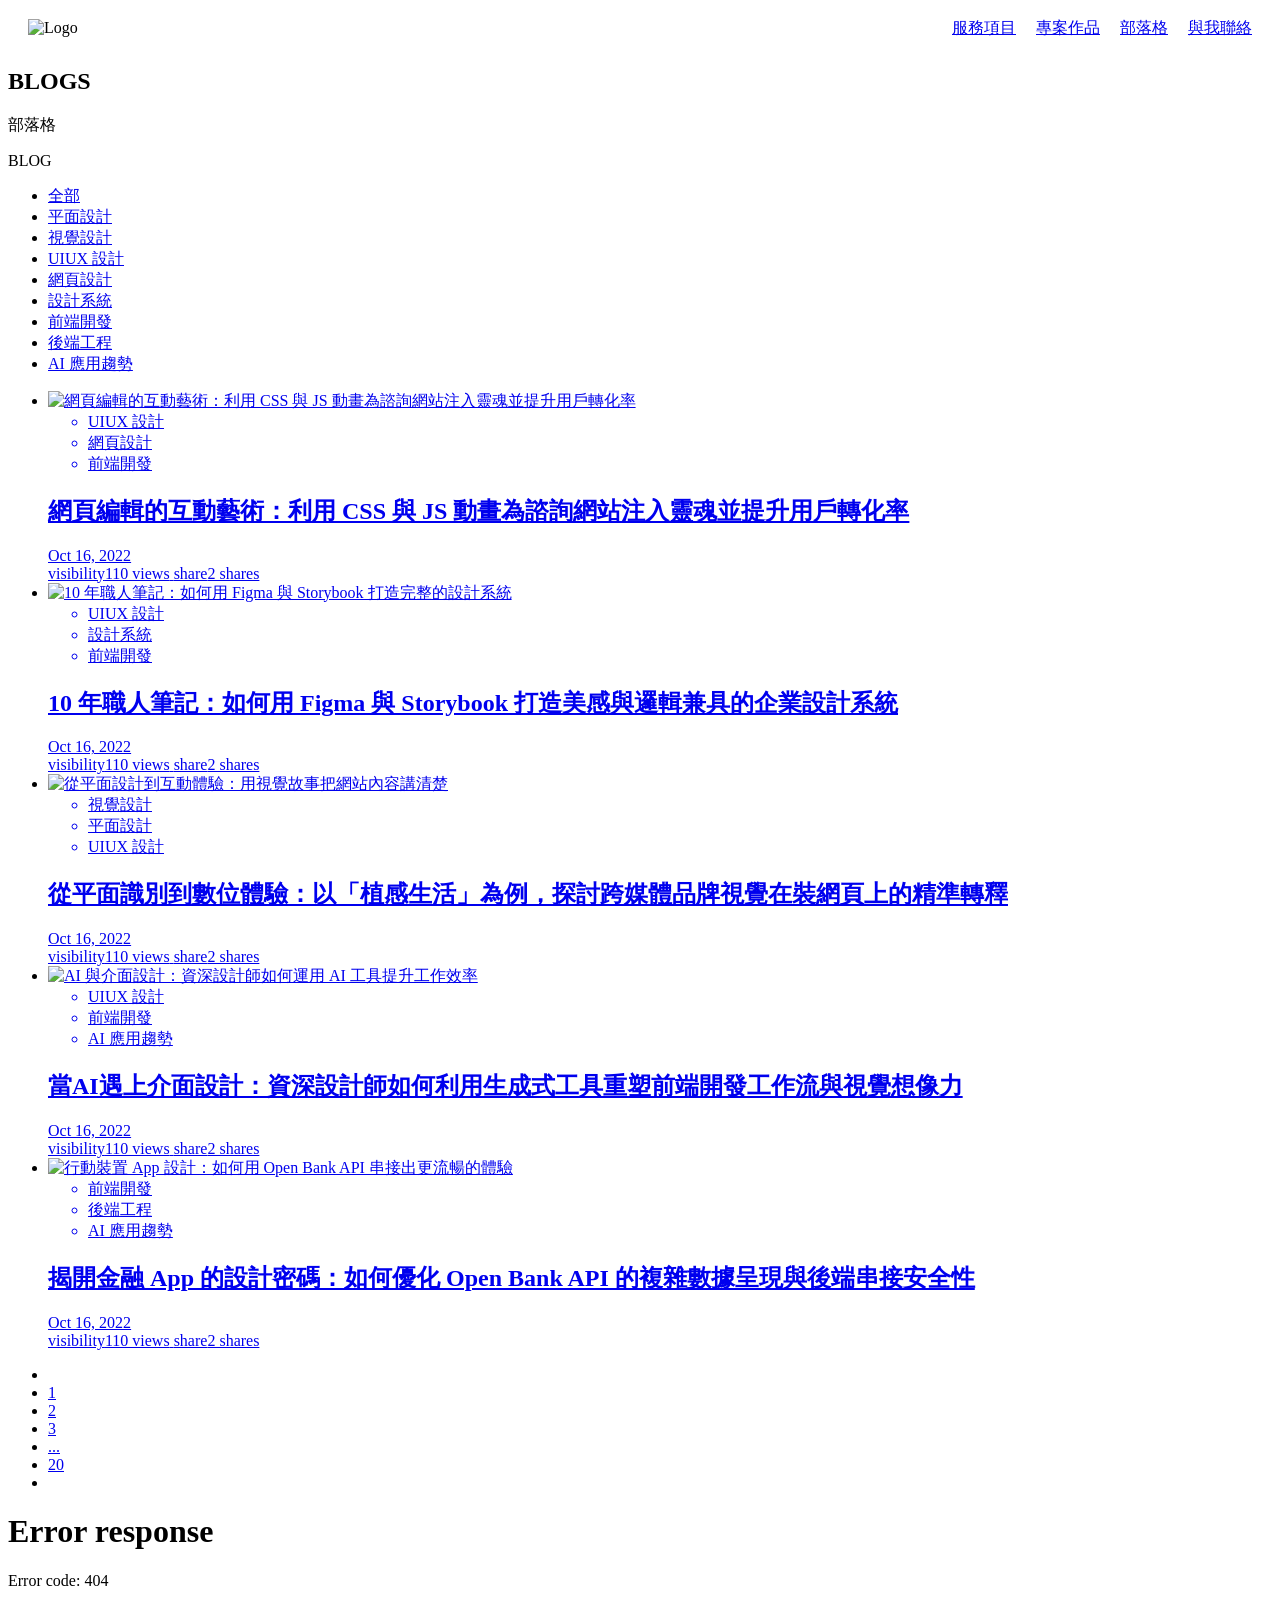
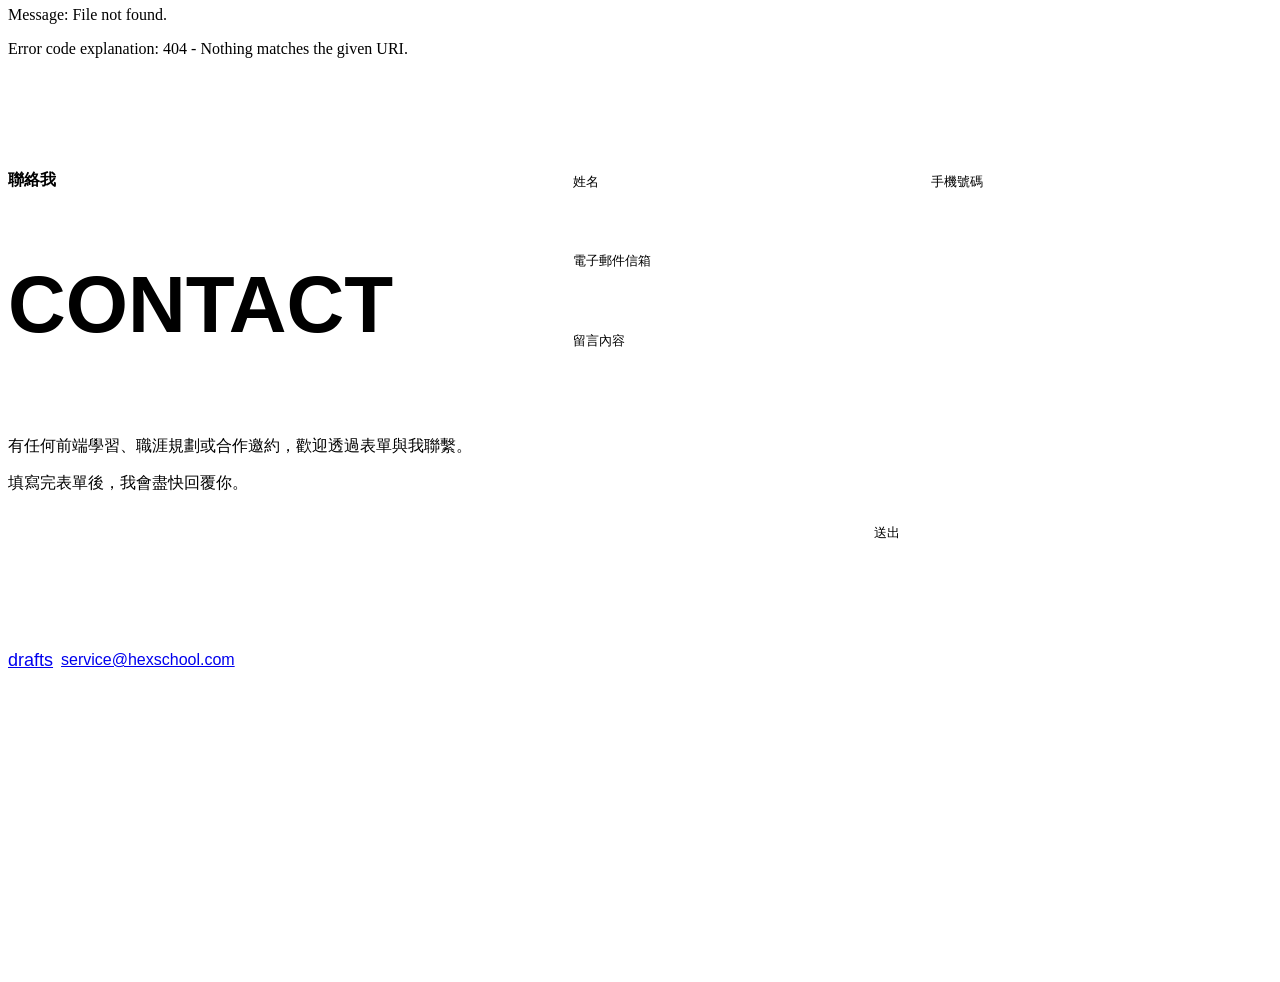
==== commit 3492a4cd: "Update index.html" ====
--- a/index.html
+++ b/index.html
@@ -6,7 +6,7 @@
   <meta name="viewport" content="width=device-width, initial-scale=1.0">
   <title>部落格</title>
   <link rel="stylesheet" href="https://cdn.jsdelivr.net/npm/reset-css@5.0.2/reset.min.css">
-  <link rel="stylesheet" href="style.css">
+  <link rel="stylesheet" href="./css/style.css">
 </head>
 
 <body>
@@ -55,14 +55,14 @@
             <a href="#">
               <img
                 src="https://github.com/hexschool/2022-web-layout-training/blob/main/2026-web-camp/blog_1.png?raw=true"
-                alt="網頁畫面怎麼更吸睛？用 CSS 和 JS 打造更有層次的視覺效果" />
+                alt="網頁編輯的互動藝術：利用 CSS 與 JS 動畫為諮詢網站注入靈魂並提升用戶轉化率" />
               <div>
                 <ul class="blog-tags">
                   <li>UIUX 設計</li>
                   <li>網頁設計</li>
                   <li>前端開發</li>
                 </ul>
-                <h2>網頁畫面怎麼更吸睛？用 CSS 和 JS 打造更有層次的視覺效果</h2>
+                <h2>網頁編輯的互動藝術：利用 CSS 與 JS 動畫為諮詢網站注入靈魂並提升用戶轉化率</h2>
                 <footer class="meta">
                   <time datetime="2022-10-16">Oct 16, 2022</time>
                   <div class="tail">
@@ -87,7 +87,7 @@
                   <li>設計系統</li>
                   <li>前端開發</li>
                 </ul>
-                <h2>10 年職人筆記：如何用 Figma 與 Storybook 打造完整的設計系統</h2>
+                <h2>10 年職人筆記：如何用 Figma 與 Storybook 打造美感與邏輯兼具的企業設計系統</h2>
                 <footer class="meta">
                   <time datetime="2022-10-16">Oct 16, 2022</time>
                   <div class="tail">
@@ -112,7 +112,7 @@
                   <li>平面設計</li>
                   <li>UIUX 設計</li>
                 </ul>
-                <h2>從平面設計到互動體驗：用視覺故事把網站內容講清楚</h2>
+                <h2>從平面識別到數位體驗：以「植感生活」為例，探討跨媒體品牌視覺在裝網頁上的精準轉釋</h2>
                 <footer class="meta">
                   <time datetime="2022-10-16">Oct 16, 2022</time>
                   <div class="tail">
@@ -137,7 +137,7 @@
                   <li>前端開發</li>
                   <li>AI 應用趨勢</li>
                 </ul>
-                <h2>AI 與介面設計：資深設計師如何運用 AI 工具提升工作效率</h2>
+                <h2>當AI遇上介面設計：資深設計師如何利用生成式工具重塑前端開發工作流與視覺想像力</h2>
                 <footer class="meta">
                   <time datetime="2022-10-16">Oct 16, 2022</time>
                   <div class="tail">
@@ -162,7 +162,7 @@
                   <li>後端工程</li>
                   <li>AI 應用趨勢</li>
                 </ul>
-                <h2>行動裝置 App 設計：如何用 Open Bank API 串接出更流暢的體驗</h2>
+                <h2>揭開金融 App 的設計密碼：如何優化 Open Bank API 的複雜數據呈現與後端串接安全性</h2>
                 <footer class="meta">
                   <time datetime="2022-10-16">Oct 16, 2022</time>
                   <div class="tail">
@@ -188,18 +188,16 @@
   </section>
 
   <!-- subscription -->
-
-  <div id="subscription-container"></div>
+  <div id="subscription"></div>
   <script>
     // 使用 fetch 載入 Subscription.html
-    fetch("Subscription.html")
+    fetch("subscription.html")
       .then(response => response.text())
       .then(data => {
-        document.getElementById("subscription-container").innerHTML = data;
+        document.getElementById("subscription").innerHTML = data;
       })
       .catch(error => console.error("載入失敗:", error));
   </script>
-
  
 
         <div class="page">
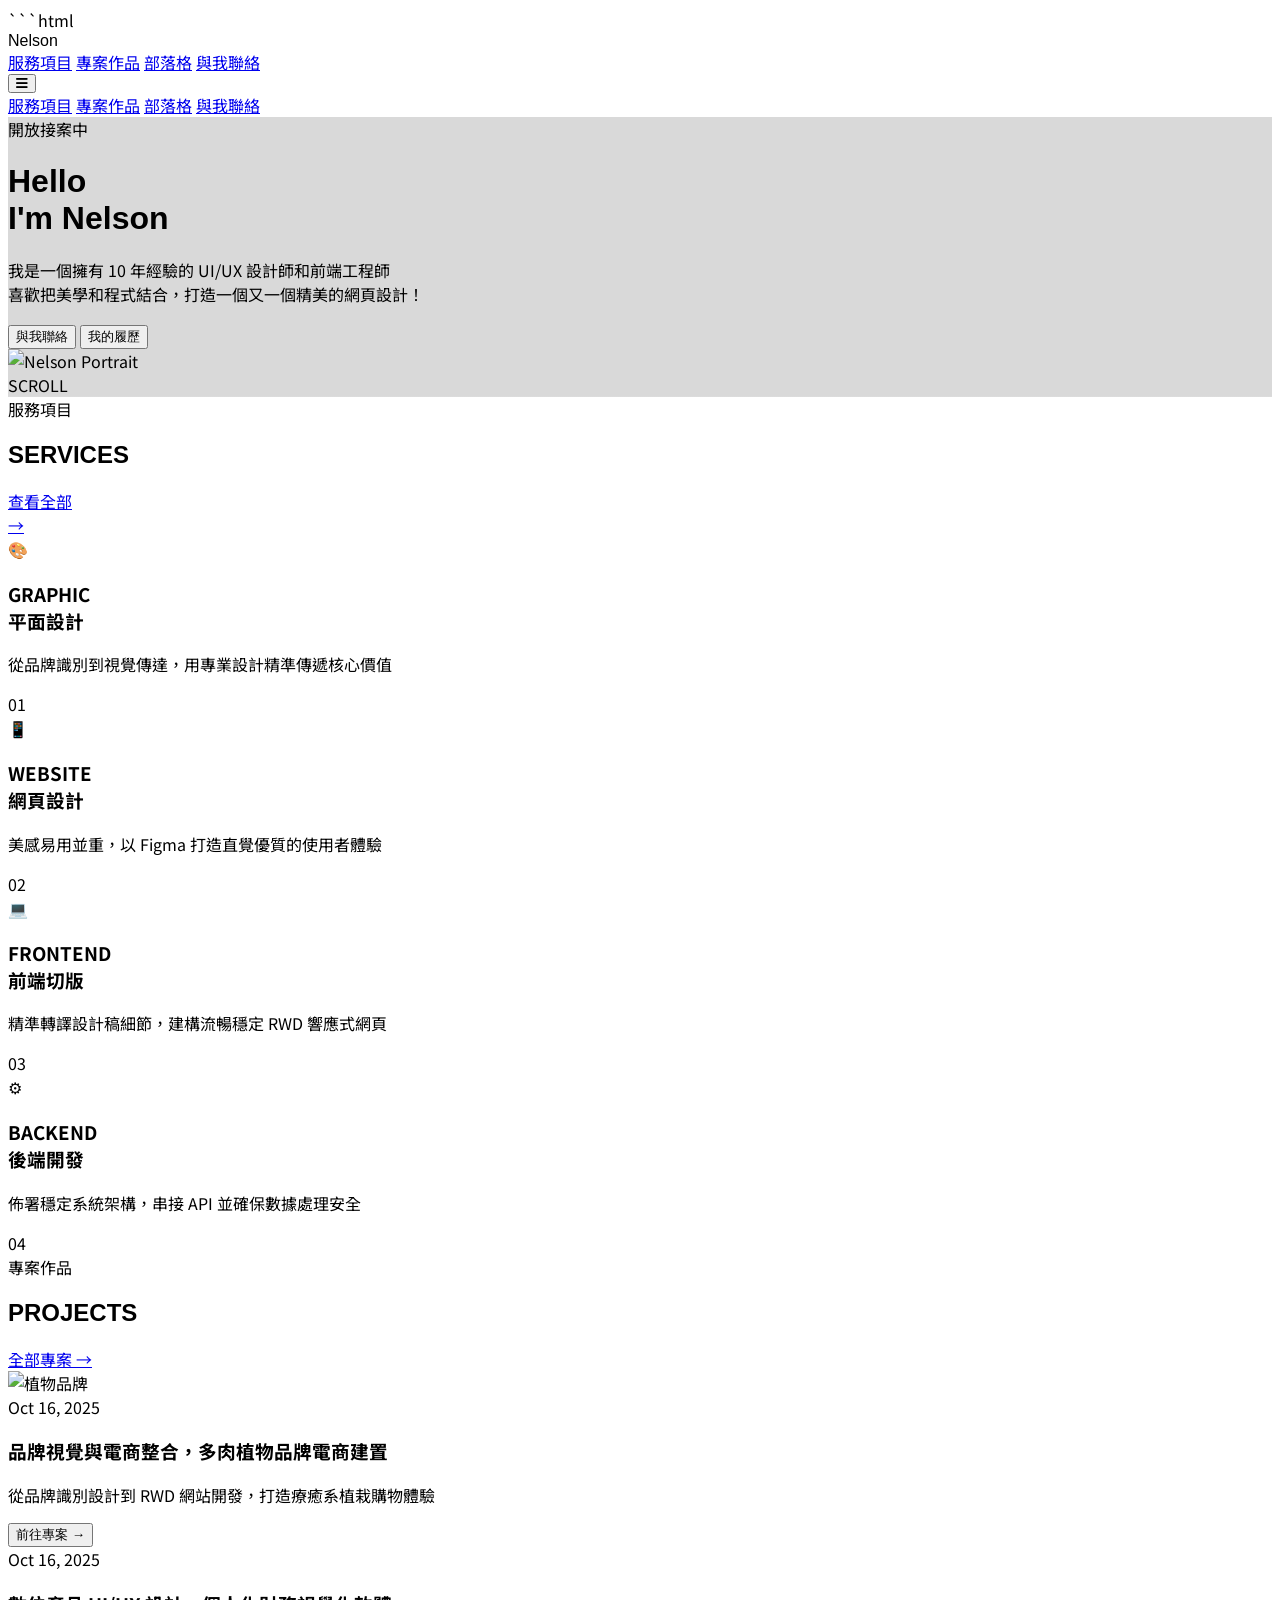
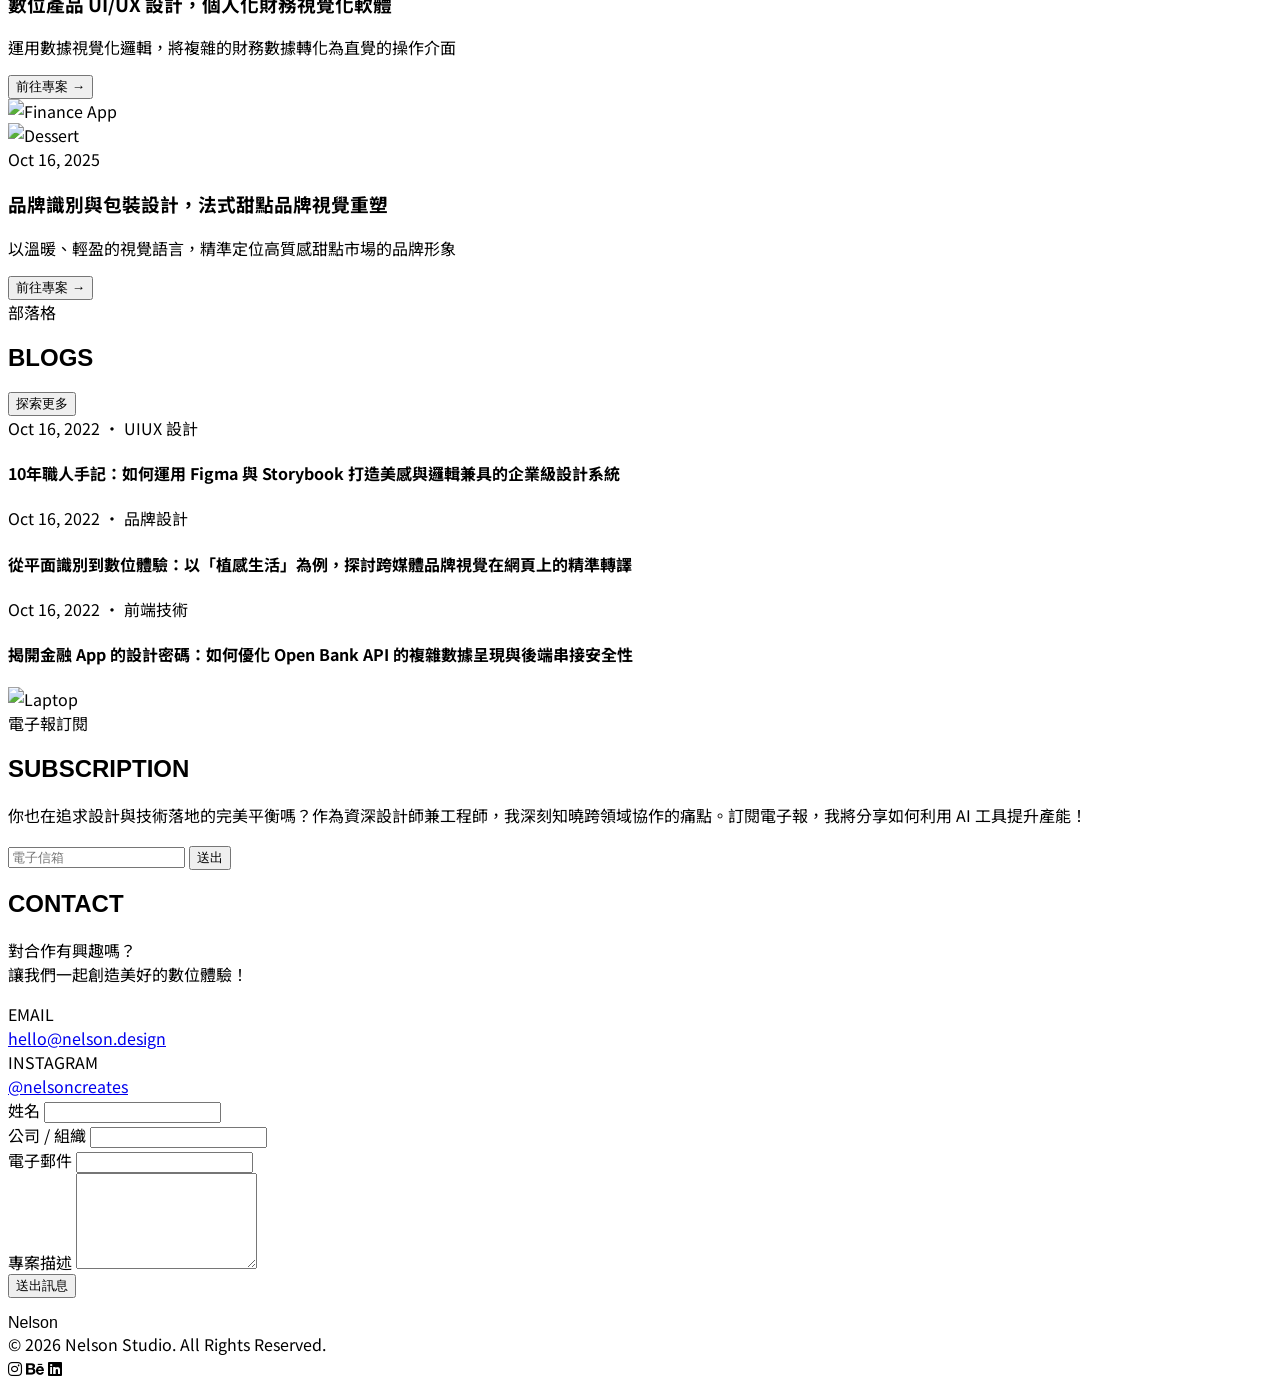
==== commit 2195fcc1: "Update index.html" ====
--- a/index.html
+++ b/index.html
@@ -1,226 +1,480 @@
+```html
 <!DOCTYPE html>
-<html lang="zh-Hant-TW">
-
+<html lang="zh-TW">
 <head>
-  <meta charset="UTF-8">
-  <meta name="viewport" content="width=device-width, initial-scale=1.0">
-  <title>部落格</title>
-  <link rel="stylesheet" href="https://cdn.jsdelivr.net/npm/reset-css@5.0.2/reset.min.css">
-  <link rel="stylesheet" href="./css/style.css">
+    <meta charset="UTF-8">
+    <meta name="viewport" content="width=device-width, initial-scale=1.0">
+    <title>Nelson | UI/UX 設計師</title>
+    <script src="https://cdn.tailwindcss.com"></script>
+    <link rel="stylesheet" href="https://cdnjs.cloudflare.com/ajax/libs/font-awesome/6.6.0/css/all.min.css">
+    <style>
+        @import url('https://fonts.googleapis.com/css2?family=Noto+Sans+TC:wght@400;500;700&amp;family=Playfair+Display:wght@700&amp;display=swap');
+        @import url("https://cdn.jsdelivr.net/npm/bootstrap-icons@1.13.1/font/bootstrap-icons.min.css");
+
+        :root {
+            --accent: #f4a261;
+        }
+        
+        body {
+            font-family: 'Noto Sans TC', system-ui, sans-serif;
+        }
+        
+        .heading-font {
+            font-family: 'Playfair Display', sans-serif;
+        }
+
+        .hero-bg {
+            background-image: linear-gradient(rgba(0,0,0,0.1), rgba(0,0,0,0.1)), url('https://picsum.photos/id/1015/1920/800');
+            background-size: cover;
+            background-position: center;
+        }
+
+        .no-x-scroll {
+            overflow-x: hidden;
+        }
+
+        .project-card {
+            transition: all 0.4s cubic-bezier(0.4, 0, 0.2, 1);
+        }
+        
+        .project-card:hover {
+            transform: translateY(-12px);
+            box-shadow: 0 25px 50px -12px rgb(0 0 0 / 0.25);
+        }
+
+        .tail-container {
+            max-width: 1920px;
+            margin-left: auto;
+            margin-right: auto;
+        }
+    </style>
 </head>
-
-<body>
-  <!--   header -->
-  <div id="header"></div>
-  <script>
-    // 使用 fetch 載入 header.html
-    fetch("header.html")
-      .then(response => response.text())
-      .then(data => {
-        document.getElementById("header").innerHTML = data;
-      })
-      .catch(error => console.error("載入失敗:", error));
-  </script>
-  </div>
-  <!--   banner -->
-  <div class="banner">
-    <div class="slogan">
-      <h2>BLOGS</h2>
-      <p>部落格</p>
-      <div class="bg">BLOG</div>
+<body class="no-x-scroll bg-[#f8f1e9] text-neutral-800 overflow-x-hidden">
+    <!-- NAV -->
+    <nav class="bg-white border-b border-neutral-200 sticky top-0 z-50">
+        <div class="max-w-[1920px] mx-auto px-8 py-6 flex items-center justify-between">
+            <div class="flex items-center gap-x-3">
+                <span class="text-3xl font-bold heading-font tracking-tight">Nelson</span>
+            </div>
+            
+            <div class="hidden md:flex items-center gap-x-10 text-lg">
+                <a href="#services" class="hover:text-[#f4a261] transition-colors">服務項目</a>
+                <a href="#projects" class="hover:text-[#f4a261] transition-colors">專案作品</a>
+                <a href="#blogs" class="hover:text-[#f4a261] transition-colors">部落格</a>
+                <a href="#contact" class="hover:text-[#f4a261] transition-colors">與我聯絡</a>
+            </div>
+            
+            <div class="flex items-center gap-x-4">
+                <button onclick="toggleMobileMenu()" 
+                        class="md:hidden text-2xl">
+                    <i class="fa-solid fa-bars"></i>
+                </button>
+            </div>
+        </div>
+    </nav>
+
+    <!-- MOBILE MENU -->
+    <div id="mobileMenu" class="hidden md:hidden fixed inset-0 bg-white z-50 pt-20 px-8">
+        <div class="flex flex-col gap-y-8 text-2xl">
+            <a href="#services" class="hover:text-[#f4a261]" onclick="toggleMobileMenu()">服務項目</a>
+            <a href="#projects" class="hover:text-[#f4a261]" onclick="toggleMobileMenu()">專案作品</a>
+            <a href="#blogs" class="hover:text-[#f4a261]" onclick="toggleMobileMenu()">部落格</a>
+            <a href="#contact" class="hover:text-[#f4a261]" onclick="toggleMobileMenu()">與我聯絡</a>
+        </div>
     </div>
-  </div>
-  <!-- content -->
-  <section class="container blog">
-    <aside class="sidebar">
-      <nav>
-        <ul>
-          <li><a href="#" class="active nav-item">全部</a></li>
-          <li><a href="#" class="nav-item">平面設計</a></li>
-          <li><a href="#" class="nav-item">視覺設計</a></li>
-          <li><a href="#" class="nav-item">UIUX 設計</a></li>
-          <li><a href="#" class="nav-item">網頁設計</a></li>
-          <li><a href="#" class="nav-item">設計系統</a></li>
-          <li><a href="#" class="nav-item">前端開發</a></li>
-          <li><a href="#" class="nav-item">後端工程</a></li>
-          <li><a href="#" class="nav-item">AI 應用趨勢</a></li>
-        </ul>
-      </nav>
-    </aside>
-    <main class="post">
-      <ul class="blog-card-wrapper">
-        <!-- card 1 -->
-        <li>
-          <article>
-            <a href="#">
-              <img
-                src="https://github.com/hexschool/2022-web-layout-training/blob/main/2026-web-camp/blog_1.png?raw=true"
-                alt="網頁編輯的互動藝術：利用 CSS 與 JS 動畫為諮詢網站注入靈魂並提升用戶轉化率" />
-              <div>
-                <ul class="blog-tags">
-                  <li>UIUX 設計</li>
-                  <li>網頁設計</li>
-                  <li>前端開發</li>
-                </ul>
-                <h2>網頁編輯的互動藝術：利用 CSS 與 JS 動畫為諮詢網站注入靈魂並提升用戶轉化率</h2>
-                <footer class="meta">
-                  <time datetime="2022-10-16">Oct 16, 2022</time>
-                  <div class="tail">
-                    <span><span class="material-symbols-outlined">visibility</span>110 views</span>
-                    <span><span class="material-symbols-outlined">share</span>2 shares</span>
-                  </div>
-                </footer>
-              </div>
-            </a>
-          </article>
-        </li>
-        <!-- card 2 -->
-        <li>
-          <article>
-            <a href="#">
-              <img
-                src="https://github.com/hexschool/2022-web-layout-training/blob/main/2026-web-camp/blog_2.png?raw=true"
-                alt="10 年職人筆記：如何用 Figma 與 Storybook 打造完整的設計系統" />
-              <div>
-                <ul class="blog-tags">
-                  <li>UIUX 設計</li>
-                  <li>設計系統</li>
-                  <li>前端開發</li>
-                </ul>
-                <h2>10 年職人筆記：如何用 Figma 與 Storybook 打造美感與邏輯兼具的企業設計系統</h2>
-                <footer class="meta">
-                  <time datetime="2022-10-16">Oct 16, 2022</time>
-                  <div class="tail">
-                    <span><span class="material-symbols-outlined">visibility</span>110 views</span>
-                    <span><span class="material-symbols-outlined">share</span>2 shares</span>
-                  </div>
-                </footer>
-              </div>
-            </a>
-          </article>
-        </li>
-        <!-- card 3 -->
-        <li>
-          <article>
-            <a href="#">
-              <img
-                src="https://github.com/hexschool/2022-web-layout-training/blob/main/2026-web-camp/blog_3.png?raw=true"
-                alt="從平面設計到互動體驗：用視覺故事把網站內容講清楚" />
-              <div>
-                <ul class="blog-tags">
-                  <li>視覺設計</li>
-                  <li>平面設計</li>
-                  <li>UIUX 設計</li>
-                </ul>
-                <h2>從平面識別到數位體驗：以「植感生活」為例，探討跨媒體品牌視覺在裝網頁上的精準轉釋</h2>
-                <footer class="meta">
-                  <time datetime="2022-10-16">Oct 16, 2022</time>
-                  <div class="tail">
-                    <span><span class="material-symbols-outlined">visibility</span>110 views</span>
-                    <span><span class="material-symbols-outlined">share</span>2 shares</span>
-                  </div>
-                </footer>
-              </div>
-            </a>
-          </article>
-        </li>
-        <!-- card 4 -->
-        <li>
-          <article>
-            <a href="#">
-              <img
-                src="https://github.com/hexschool/2022-web-layout-training/blob/main/2026-web-camp/blog_4.png?raw=true"
-                alt="AI 與介面設計：資深設計師如何運用 AI 工具提升工作效率" />
-              <div>
-                <ul class="blog-tags">
-                  <li>UIUX 設計</li>
-                  <li>前端開發</li>
-                  <li>AI 應用趨勢</li>
-                </ul>
-                <h2>當AI遇上介面設計：資深設計師如何利用生成式工具重塑前端開發工作流與視覺想像力</h2>
-                <footer class="meta">
-                  <time datetime="2022-10-16">Oct 16, 2022</time>
-                  <div class="tail">
-                    <span><span class="material-symbols-outlined">visibility</span>110 views</span>
-                    <span><span class="material-symbols-outlined">share</span>2 shares</span>
-                  </div>
-                </footer>
-              </div>
-            </a>
-          </article>
-        </li>
-        <!-- card 5 -->
-        <li>
-          <article>
-            <a href="#">
-              <img
-                src="https://github.com/hexschool/2022-web-layout-training/blob/main/2026-web-camp/blog_5.png?raw=true"
-                alt="行動裝置 App 設計：如何用 Open Bank API 串接出更流暢的體驗" />
-              <div>
-                <ul class="blog-tags">
-                  <li>前端開發</li>
-                  <li>後端工程</li>
-                  <li>AI 應用趨勢</li>
-                </ul>
-                <h2>揭開金融 App 的設計密碼：如何優化 Open Bank API 的複雜數據呈現與後端串接安全性</h2>
-                <footer class="meta">
-                  <time datetime="2022-10-16">Oct 16, 2022</time>
-                  <div class="tail">
-                    <span><span class="material-symbols-outlined">visibility</span>110 views</span>
-                    <span><span class="material-symbols-outlined">share</span>2 shares</span>
-                  </div>
-                </footer>
-              </div>
-            </a>
-          </article>
-        </li>
-      </ul>
-      <ul class="pagination">
-        <li><a href="#"><i class="bi bi-chevron-left"></i></a></li>
-        <li><a href="#" class="active">1</a></li>
-        <li><a href="#">2</a></li>
-        <li><a href="#">3</a></li>
-        <li><a href="#">...</a></li>
-        <li><a href="#">20</a></li>
-        <li><a href="#"><i class="bi bi-chevron-right"></i></a></li>
-      </ul>
-    </main>
-  </section>
-
-  <!-- subscription -->
-  <div id="subscription"></div>
-  <script>
-    // 使用 fetch 載入 Subscription.html
-    fetch("subscription.html")
-      .then(response => response.text())
-      .then(data => {
-        document.getElementById("subscription").innerHTML = data;
-      })
-      .catch(error => console.error("載入失敗:", error));
-  </script>
- 
-
-        <div class="page">
-            <!-- 你頁面其他內容可在這裡 -->
-              <footer>
-        
-            <div id="footer"></div>
-              </footer>
-          </div>
-          <script>
-            fetch("footer.html")
-                .then(response => response.text())
-                .then(data => {
-                    document.getElementById("footer").innerHTML = data;
-                });
-        </script>
-
-
-
-      </div>
-    </div>
-  </section>
-
+
+    <!-- HERO -->
+    <header class="hero-bg h-[800px] flex items-center relative" style="background-image: linear-gradient(rgba(0,0,0,0.15), rgba(0,0,0,0.15)), url('https://picsum.photos/id/1015/1920/800');">
+        <div class="max-w-[1920px] mx-auto px-8 md:px-16 grid md:grid-cols-2 gap-12 items-center h-full">
+            <!-- Left Content -->
+            <div class="space-y-8 pt-20 md:pt-0">
+                <div class="inline-flex items-center gap-x-3 bg-white/90 backdrop-blur-md px-6 py-2 rounded-3xl text-sm font-medium">
+                    <div class="w-3 h-3 bg-emerald-400 rounded-full animate-pulse"></div>
+                    開放接案中
+                </div>
+                
+                <h1 class="text-7xl md:text-[92px] leading-none font-bold heading-font tracking-tighter">
+                    Hello<br>I'm Nelson
+                </h1>
+                
+                <p class="max-w-md text-xl leading-relaxed text-neutral-700">
+                    我是一個擁有 10 年經驗的 UI/UX 設計師和前端工程師<br>
+                    喜歡把美學和程式結合，打造一個又一個精美的網頁設計！
+                </p>
+                
+                <div class="flex items-center gap-x-6">
+                    <button onclick="document.getElementById('contact').scrollIntoView({ behavior: 'smooth' })" 
+                            class="bg-neutral-900 hover:bg-black text-white px-10 py-6 rounded-3xl text-lg font-medium transition-all active:scale-95">
+                        與我聯絡
+                    </button>
+                    <button onclick="document.getElementById('projects').scrollIntoView({ behavior: 'smooth' })" 
+                            class="border-2 border-neutral-900 hover:bg-neutral-900 hover:text-white px-10 py-6 rounded-3xl text-lg font-medium transition-all">
+                        我的履歷
+                    </button>
+                </div>
+                
+                <!-- Decorative elements -->
+                <div class="absolute bottom-12 left-12 hidden lg:block">
+                    <div class="w-32 h-32 border border-[#f4a261]/30 rounded-full flex items-center justify-center">
+                        <div class="w-20 h-20 border border-[#f4a261]/50 rounded-full"></div>
+                    </div>
+                </div>
+            </div>
+            
+            <!-- Right Image -->
+            <div class="relative hidden md:block">
+                <div class="absolute -right-10 top-12 bg-white p-3 rounded-3xl shadow-2xl">
+                    <img src="https://picsum.photos/id/1011/620/820" 
+                         alt="Nelson Portrait" 
+                         class="w-[520px] h-[680px] object-cover rounded-3xl shadow-inner">
+                </div>
+                
+                <!-- Floating shapes -->
+                <div class="absolute -left-8 top-36 w-40 h-40 bg-[#f4a261] rounded-[4rem] rotate-12 opacity-20"></div>
+                <div class="absolute right-20 bottom-48 w-28 h-28 bg-[#f4a261] rounded-3xl -rotate-12"></div>
+            </div>
+        </div>
+        
+        <!-- Scroll indicator -->
+        <div class="absolute bottom-12 left-1/2 hidden md:flex flex-col items-center gap-y-2 text-neutral-400">
+            <div class="text-xs tracking-widest">SCROLL</div>
+            <div class="w-px h-12 bg-gradient-to-b from-transparent via-neutral-400 to-transparent"></div>
+        </div>
+    </header>
+
+    <!-- SERVICES -->
+    <section id="services" class="bg-[#2c2118] text-white py-24">
+        <div class="max-w-[1920px] mx-auto px-8">
+            <div class="flex justify-between items-end mb-16">
+                <div>
+                    <span class="text-[#f4a261] text-sm tracking-widest">服務項目</span>
+                    <h2 class="text-6xl heading-font font-bold">SERVICES</h2>
+                </div>
+                <a href="#" class="hidden md:flex items-center gap-x-3 group">
+                    <span class="text-lg">查看全部</span>
+                    <div class="w-10 h-10 bg-white/10 group-hover:bg-[#f4a261] transition-colors rounded-2xl flex items-center justify-center">
+                        →
+                    </div>
+                </a>
+            </div>
+            
+            <div class="grid md:grid-cols-2 lg:grid-cols-4 gap-8">
+                <!-- Service 1 -->
+                <div class="bg-white/5 hover:bg-white/10 transition-all p-8 rounded-3xl group">
+                    <div class="h-14 w-14 bg-white/10 rounded-2xl flex items-center justify-center text-3xl mb-8 group-hover:rotate-12 transition-transform">🎨</div>
+                    <h3 class="text-3xl font-semibold mb-3">GRAPHIC<br>平面設計</h3>
+                    <p class="text-neutral-400 leading-relaxed">
+                        從品牌識別到視覺傳達，用專業設計精準傳遞核心價值
+                    </p>
+                    <div class="mt-12 text-5xl text-[#f4a261]/30 group-hover:text-[#f4a261]/70 transition-colors">01</div>
+                </div>
+                
+                <!-- Service 2 -->
+                <div class="bg-white/5 hover:bg-white/10 transition-all p-8 rounded-3xl group">
+                    <div class="h-14 w-14 bg-white/10 rounded-2xl flex items-center justify-center text-3xl mb-8 group-hover:-rotate-6 transition-transform">📱</div>
+                    <h3 class="text-3xl font-semibold mb-3">WEBSITE<br>網頁設計</h3>
+                    <p class="text-neutral-400 leading-relaxed">
+                        美感易用並重，以 Figma 打造直覺優質的使用者體驗
+                    </p>
+                    <div class="mt-12 text-5xl text-[#f4a261]/30 group-hover:text-[#f4a261]/70 transition-colors">02</div>
+                </div>
+                
+                <!-- Service 3 -->
+                <div class="bg-white/5 hover:bg-white/10 transition-all p-8 rounded-3xl group">
+                    <div class="h-14 w-14 bg-white/10 rounded-2xl flex items-center justify-center text-3xl mb-8 group-hover:rotate-6 transition-transform">💻</div>
+                    <h3 class="text-3xl font-semibold mb-3">FRONTEND<br>前端切版</h3>
+                    <p class="text-neutral-400 leading-relaxed">
+                        精準轉譯設計稿細節，建構流暢穩定 RWD 響應式網頁
+                    </p>
+                    <div class="mt-12 text-5xl text-[#f4a261]/30 group-hover:text-[#f4a261]/70 transition-colors">03</div>
+                </div>
+                
+                <!-- Service 4 -->
+                <div class="bg-white/5 hover:bg-white/10 transition-all p-8 rounded-3xl group">
+                    <div class="h-14 w-14 bg-white/10 rounded-2xl flex items-center justify-center text-3xl mb-8 group-hover:-rotate-12 transition-transform">⚙️</div>
+                    <h3 class="text-3xl font-semibold mb-3">BACKEND<br>後端開發</h3>
+                    <p class="text-neutral-400 leading-relaxed">
+                        佈署穩定系統架構，串接 API 並確保數據處理安全
+                    </p>
+                    <div class="mt-12 text-5xl text-[#f4a261]/30 group-hover:text-[#f4a261]/70 transition-colors">04</div>
+                </div>
+            </div>
+        </div>
+    </section>
+
+    <!-- PROJECTS -->
+    <section id="projects" class="py-24 bg-white">
+        <div class="max-w-[1920px] mx-auto px-8">
+            <div class="flex justify-between items-center mb-16">
+                <div>
+                    <span class="text-[#f4a261]">專案作品</span>
+                    <h2 class="text-6xl heading-font font-bold">PROJECTS</h2>
+                </div>
+                <a href="#" class="flex items-center gap-x-4 text-lg group">
+                    <span>全部專案</span>
+                    <span class="text-3xl group-hover:translate-x-2 transition">→</span>
+                </a>
+            </div>
+            
+            <div class="space-y-24">
+                <!-- Project 1 -->
+                <div class="grid md:grid-cols-12 gap-8 items-center">
+                    <div class="md:col-span-5">
+                        <div class="bg-[#f8f1e9] aspect-video rounded-3xl overflow-hidden">
+                            <img src="https://picsum.photos/id/201/900/600" 
+                                 class="w-full h-full object-cover hover:scale-105 transition-transform duration-700" alt="植物品牌">
+                        </div>
+                    </div>
+                    <div class="md:col-span-7">
+                        <div class="max-w-lg">
+                            <div class="text-sm text-neutral-500 mb-4">Oct 16, 2025</div>
+                            <h3 class="text-4xl leading-tight font-medium mb-6">
+                                品牌視覺與電商整合，多肉植物品牌電商建置
+                            </h3>
+                            <p class="text-neutral-600 mb-8">
+                                從品牌識別設計到 RWD 網站開發，打造療癒系植栽購物體驗
+                            </p>
+                            <button class="bg-neutral-900 text-white px-8 py-4 rounded-3xl hover:bg-black transition">
+                                前往專案 →
+                            </button>
+                        </div>
+                    </div>
+                </div>
+                
+                <!-- Project 2 -->
+                <div class="grid md:grid-cols-12 gap-8 items-center">
+                    <div class="md:col-span-7 order-2 md:order-1">
+                        <div class="max-w-lg md:ml-auto">
+                            <div class="text-sm text-neutral-500 mb-4">Oct 16, 2025</div>
+                            <h3 class="text-4xl leading-tight font-medium mb-6">
+                                數位產品 UI/UX 設計，個人化財務視覺化軟體
+                            </h3>
+                            <p class="text-neutral-600 mb-8">
+                                運用數據視覺化邏輯，將複雜的財務數據轉化為直覺的操作介面
+                            </p>
+                            <button class="bg-neutral-900 text-white px-8 py-4 rounded-3xl hover:bg-black transition">
+                                前往專案 →
+                            </button>
+                        </div>
+                    </div>
+                    <div class="md:col-span-5 order-1 md:order-2">
+                        <div class="bg-[#f8f1e9] aspect-video rounded-3xl overflow-hidden">
+                            <img src="https://picsum.photos/id/201/900/600" 
+                                 class="w-full h-full object-cover hover:scale-105 transition-transform duration-700" alt="Finance App">
+                        </div>
+                    </div>
+                </div>
+                
+                <!-- Project 3 -->
+                <div class="grid md:grid-cols-12 gap-8 items-center">
+                    <div class="md:col-span-5">
+                        <div class="bg-[#f8f1e9] aspect-video rounded-3xl overflow-hidden">
+                            <img src="https://picsum.photos/id/870/900/600" 
+                                 class="w-full h-full object-cover hover:scale-105 transition-transform duration-700" alt="Dessert">
+                        </div>
+                    </div>
+                    <div class="md:col-span-7">
+                        <div class="max-w-lg">
+                            <div class="text-sm text-neutral-500 mb-4">Oct 16, 2025</div>
+                            <h3 class="text-4xl leading-tight font-medium mb-6">
+                                品牌識別與包裝設計，法式甜點品牌視覺重塑
+                            </h3>
+                            <p class="text-neutral-600 mb-8">
+                                以溫暖、輕盈的視覺語言，精準定位高質感甜點市場的品牌形象
+                            </p>
+                            <button class="bg-neutral-900 text-white px-8 py-4 rounded-3xl hover:bg-black transition">
+                                前往專案 →
+                            </button>
+                        </div>
+                    </div>
+                </div>
+            </div>
+        </div>
+    </section>
+
+    <!-- BLOGS -->
+    <section id="blogs" class="bg-[#f8f1e9] py-24">
+        <div class="max-w-[1920px] mx-auto px-8">
+            <div class="flex items-center justify-between mb-12">
+                <div>
+                    <span class="uppercase tracking-widest text-sm">部落格</span>
+                    <h2 class="text-6xl heading-font font-bold">BLOGS</h2>
+                </div>
+                <button class="border border-neutral-400 px-8 py-3 rounded-3xl hover:bg-neutral-900 hover:text-white transition">
+                    探索更多
+                </button>
+            </div>
+            
+            <div class="grid md:grid-cols-3 gap-8">
+                <!-- Blog 1 -->
+                <div class="group">
+                    <div class="overflow-hidden rounded-3xl mb-6">
+                        <img src="https://picsum.photos/id/201/600/420" 
+                             class="w-full aspect-video object-cover group-hover:scale-110 transition-transform" alt="">
+                    </div>
+                    <div class="text-xs text-neutral-500 mb-3">Oct 16, 2022 • UIUX 設計</div>
+                    <h4 class="line-clamp-2 text-2xl font-medium leading-tight group-hover:text-[#f4a261] transition-colors">
+                        10年職人手記：如何運用 Figma 與 Storybook 打造美感與邏輯兼具的企業級設計系統
+                    </h4>
+                </div>
+                
+                <!-- Blog 2 -->
+                <div class="group">
+                    <div class="overflow-hidden rounded-3xl mb-6">
+                        <img src="https://picsum.photos/id/133/600/420" 
+                             class="w-full aspect-video object-cover group-hover:scale-110 transition-transform" alt="">
+                    </div>
+                    <div class="text-xs text-neutral-500 mb-3">Oct 16, 2022 • 品牌設計</div>
+                    <h4 class="line-clamp-2 text-2xl font-medium leading-tight group-hover:text-[#f4a261] transition-colors">
+                        從平面識別到數位體驗：以「植感生活」為例，探討跨媒體品牌視覺在網頁上的精準轉譯
+                    </h4>
+                </div>
+                
+                <!-- Blog 3 -->
+                <div class="group">
+                    <div class="overflow-hidden rounded-3xl mb-6">
+                        <img src="https://picsum.photos/id/201/600/420" 
+                             class="w-full aspect-video object-cover group-hover:scale-110 transition-transform" alt="">
+                    </div>
+                    <div class="text-xs text-neutral-500 mb-3">Oct 16, 2022 • 前端技術</div>
+                    <h4 class="line-clamp-2 text-2xl font-medium leading-tight group-hover:text-[#f4a261] transition-colors">
+                        揭開金融 App 的設計密碼：如何優化 Open Bank API 的複雜數據呈現與後端串接安全性
+                    </h4>
+                </div>
+            </div>
+        </div>
+    </section>
+
+    <!-- SUBSCRIPTION -->
+    <section class="bg-gradient-to-r from-[#2c2118] to-neutral-900 py-20 text-white">
+        <div class="max-w-[1920px] mx-auto px-8 grid md:grid-cols-2 gap-16 items-center">
+            <div>
+                <img src="https://picsum.photos/id/1015/900/520" 
+                     class="rounded-3xl shadow-2xl" alt="Laptop">
+            </div>
+            <div class="space-y-8">
+                <div class="uppercase text-[#f4a261] tracking-widest text-sm">電子報訂閱</div>
+                <h2 class="text-6xl heading-font leading-none">SUBSCRIPTION</h2>
+                <p class="text-lg max-w-md text-neutral-300">
+                    你也在追求設計與技術落地的完美平衡嗎？作為資深設計師兼工程師，我深刻知曉跨領域協作的痛點。訂閱電子報，我將分享如何利用 AI 工具提升產能！
+                </p>
+                
+                <form class="flex flex-col sm:flex-row gap-4">
+                    <input type="email" 
+                           placeholder="電子信箱"
+                           class="flex-1 bg-white/10 border border-white/30 focus:border-[#f4a261] px-8 py-6 rounded-3xl outline-none text-white placeholder:text-white/60">
+                    <button type="button"
+                            class="bg-white text-neutral-900 hover:bg-[#f4a261] px-12 py-6 rounded-3xl font-medium transition-all whitespace-nowrap">
+                        送出
+                    </button>
+                </form>
+            </div>
+        </div>
+    </section>
+
+    <!-- CONTACT -->
+    <section id="contact" class="bg-white py-24">
+        <div class="max-w-[1920px] mx-auto px-8">
+            <div class="grid md:grid-cols-12 gap-16">
+                <!-- Left -->
+                <div class="md:col-span-5">
+                    <h2 class="text-7xl heading-font font-bold leading-none mb-8">CONTACT</h2>
+                    <p class="text-xl text-neutral-600">
+                        對合作有興趣嗎？<br>
+                        讓我們一起創造美好的數位體驗！
+                    </p>
+                    
+                    <div class="mt-16 space-y-8">
+                        <div>
+                            <div class="text-xs text-neutral-400">EMAIL</div>
+                            <a href="mailto:hello@nelson.design" class="text-2xl hover:text-[#f4a261]">hello@nelson.design</a>
+                        </div>
+                        <div>
+                            <div class="text-xs text-neutral-400">INSTAGRAM</div>
+                            <a href="#" class="text-2xl hover:text-[#f4a261]">@nelsoncreates</a>
+                        </div>
+                    </div>
+                </div>
+                
+                <!-- Form -->
+                <div class="md:col-span-7">
+                    <form class="space-y-8">
+                        <div class="grid grid-cols-1 md:grid-cols-2 gap-8">
+                            <div>
+                                <label class="block text-sm mb-3">姓名</label>
+                                <input type="text" class="w-full border-b border-neutral-300 focus:border-neutral-900 py-4 outline-none text-lg">
+                            </div>
+                            <div>
+                                <label class="block text-sm mb-3">公司 / 組織</label>
+                                <input type="text" class="w-full border-b border-neutral-300 focus:border-neutral-900 py-4 outline-none text-lg">
+                            </div>
+                        </div>
+                        
+                        <div>
+                            <label class="block text-sm mb-3">電子郵件</label>
+                            <input type="email" class="w-full border-b border-neutral-300 focus:border-neutral-900 py-4 outline-none text-lg">
+                        </div>
+                        
+                        <div>
+                            <label class="block text-sm mb-3">專案描述</label>
+                            <textarea rows="6" class="w-full border-b border-neutral-300 focus:border-neutral-900 py-4 outline-none text-lg resize-none"></textarea>
+                        </div>
+                        
+                        <button type="button" 
+                                class="mt-8 bg-neutral-900 text-white px-16 py-8 rounded-3xl text-xl hover:bg-black transition-all">
+                            送出訊息
+                        </button>
+                    </form>
+                </div>
+            </div>
+        </div>
+    </section>
+
+    <!-- FOOTER -->
+    <footer class="bg-neutral-900 text-white py-16">
+        <div class="max-w-[1920px] mx-auto px-8 text-center">
+            <div class="flex flex-col md:flex-row justify-between items-center gap-y-6">
+                <div class="text-3xl font-bold heading-font">Nelson</div>
+                <div class="text-neutral-400 text-sm">
+                    © 2026 Nelson Studio. All Rights Reserved.
+                </div>
+                <div class="flex gap-x-8 text-2xl">
+                    <i class="fa-brands fa-instagram cursor-pointer hover:text-[#f4a261]"></i>
+                    <i class="fa-brands fa-behance cursor-pointer hover:text-[#f4a261]"></i>
+                    <i class="fa-brands fa-linkedin cursor-pointer hover:text-[#f4a261]"></i>
+                </div>
+            </div>
+        </div>
+    </footer>
+
+    <script>
+        // Tailwind script already included via CDN
+        function toggleMobileMenu() {
+            const menu = document.getElementById('mobileMenu');
+            menu.classList.toggle('hidden');
+        }
+        
+        // Close mobile menu when clicking links
+        document.querySelectorAll('#mobileMenu a').forEach(link => {
+            link.addEventListener('click', () => {
+                document.getElementById('mobileMenu').classList.add('hidden');
+            });
+        });
+        
+        // Smooth scroll for all anchor links
+        document.querySelectorAll('a[href^="#"]').forEach(anchor => {
+            anchor.addEventListener('click', function(e) {
+                const target = document.querySelector(this.getAttribute('href'));
+                if (target) {
+                    e.preventDefault();
+                    target.scrollIntoView({
+                        behavior: 'smooth'
+                    });
+                }
+            });
+        });
+        
+        console.log('%cNelson Portfolio 已成功載入 ✨', 'color:#f4a261; font-size:14px; font-family:monospace');
+    </script>
 </body>
-
 </html>
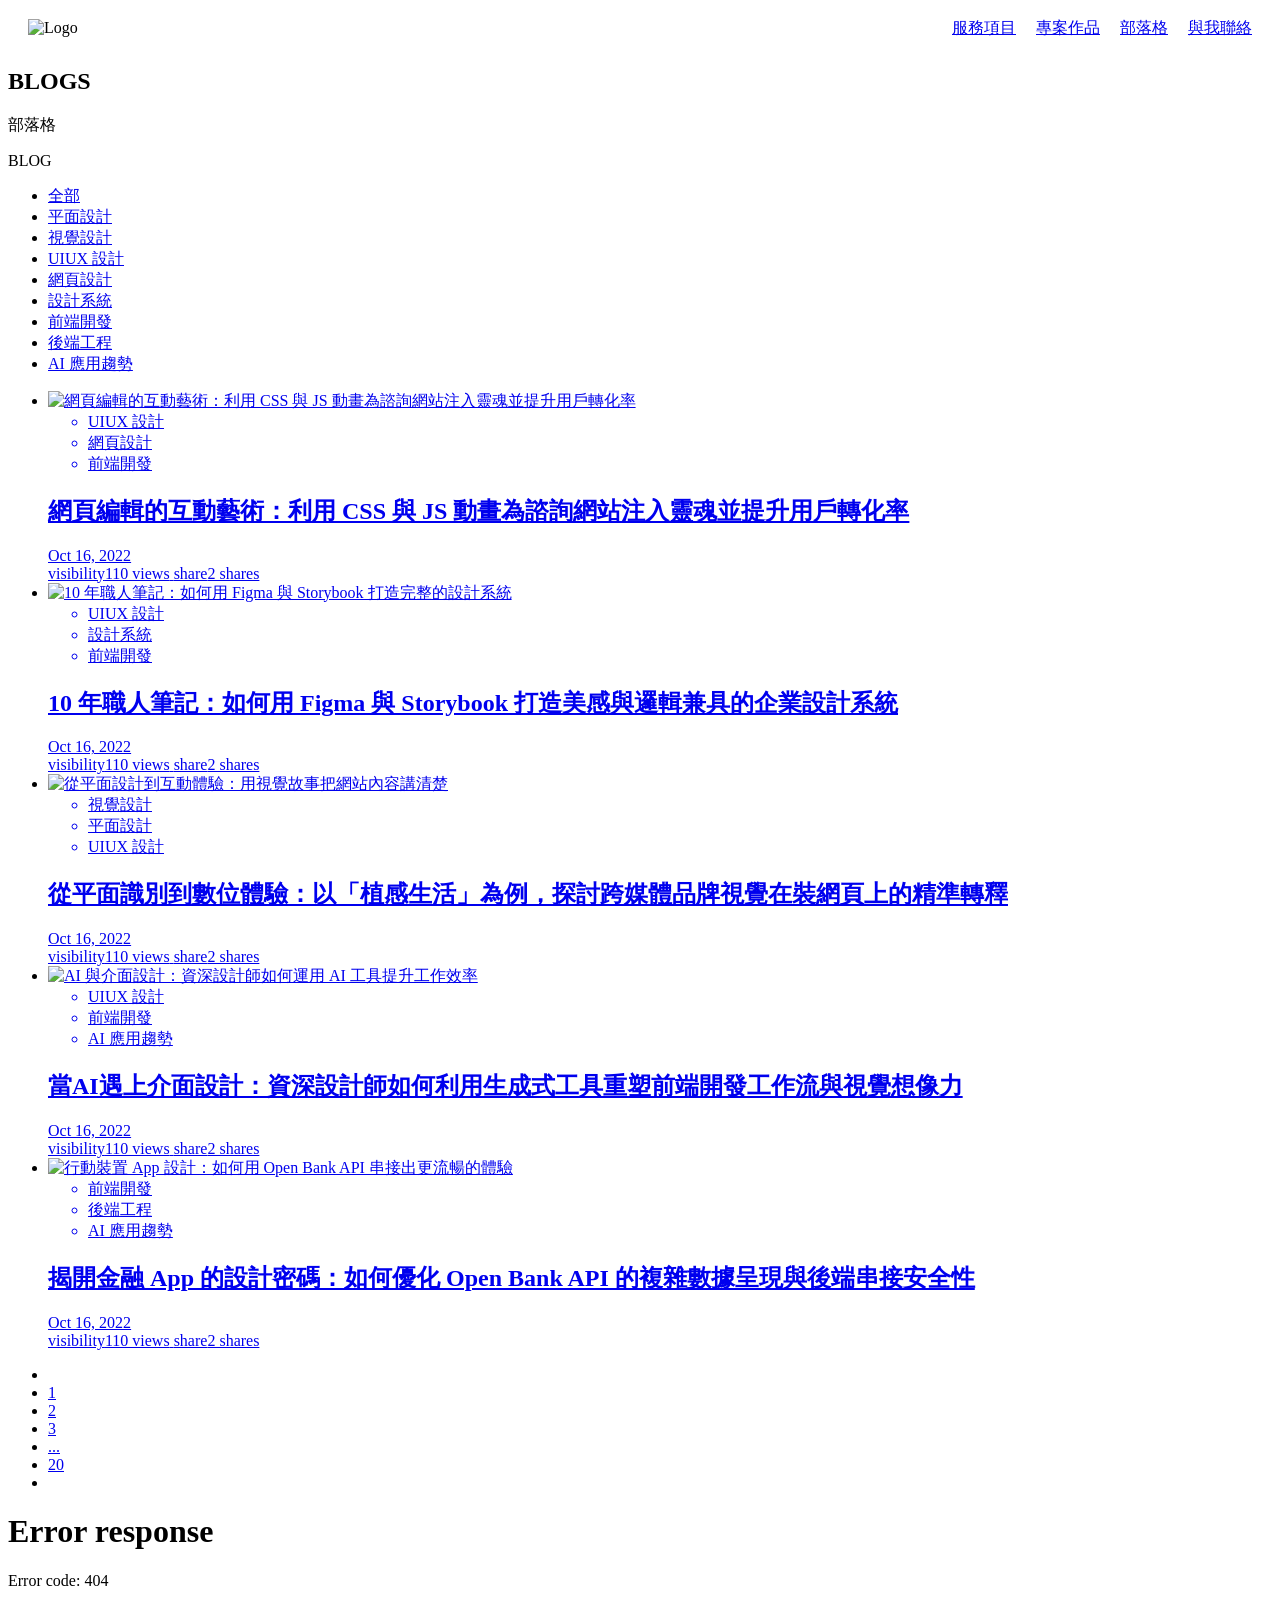
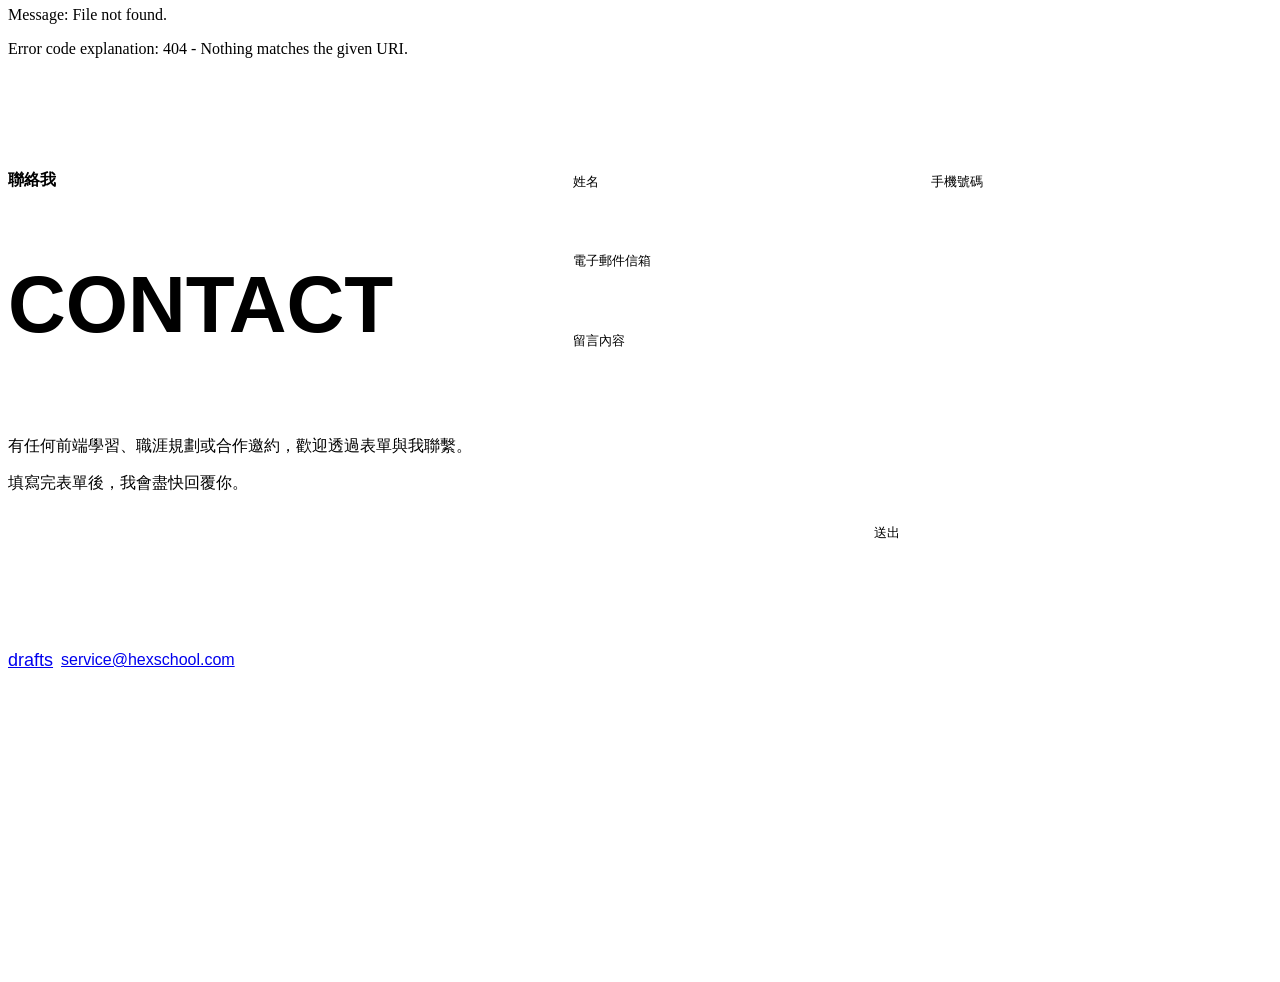
==== commit e7b38f4a: "Update index.html" ====
--- a/index.html
+++ b/index.html
@@ -1,480 +1,226 @@
-```html
 <!DOCTYPE html>
-<html lang="zh-TW">
+<html lang="zh-Hant-TW">
+
 <head>
-    <meta charset="UTF-8">
-    <meta name="viewport" content="width=device-width, initial-scale=1.0">
-    <title>Nelson | UI/UX 設計師</title>
-    <script src="https://cdn.tailwindcss.com"></script>
-    <link rel="stylesheet" href="https://cdnjs.cloudflare.com/ajax/libs/font-awesome/6.6.0/css/all.min.css">
-    <style>
-        @import url('https://fonts.googleapis.com/css2?family=Noto+Sans+TC:wght@400;500;700&amp;family=Playfair+Display:wght@700&amp;display=swap');
-        @import url("https://cdn.jsdelivr.net/npm/bootstrap-icons@1.13.1/font/bootstrap-icons.min.css");
-
-        :root {
-            --accent: #f4a261;
-        }
+  <meta charset="UTF-8">
+  <meta name="viewport" content="width=device-width, initial-scale=1.0">
+  <title>部落格</title>
+  <link rel="stylesheet" href="https://cdn.jsdelivr.net/npm/reset-css@5.0.2/reset.min.css">
+  <link rel="stylesheet" href="./css/style.css">
+</head>
+
+<body>
+  <!--   header -->
+  <div id="header"></div>
+  <script>
+    // 使用 fetch 載入 header.html
+    fetch("header.html")
+      .then(response => response.text())
+      .then(data => {
+        document.getElementById("header").innerHTML = data;
+      })
+      .catch(error => console.error("載入失敗:", error));
+  </script>
+  </div>
+  <!--   banner -->
+  <div class="banner">
+    <div class="slogan">
+      <h2>BLOGS</h2>
+      <p>部落格</p>
+      <div class="bg">BLOG</div>
+    </div>
+  </div>
+  <!-- content -->
+  <section class="container blog">
+    <aside class="sidebar">
+      <nav>
+        <ul>
+          <li><a href="#" class="active nav-item">全部</a></li>
+          <li><a href="#" class="nav-item">平面設計</a></li>
+          <li><a href="#" class="nav-item">視覺設計</a></li>
+          <li><a href="#" class="nav-item">UIUX 設計</a></li>
+          <li><a href="#" class="nav-item">網頁設計</a></li>
+          <li><a href="#" class="nav-item">設計系統</a></li>
+          <li><a href="#" class="nav-item">前端開發</a></li>
+          <li><a href="#" class="nav-item">後端工程</a></li>
+          <li><a href="#" class="nav-item">AI 應用趨勢</a></li>
+        </ul>
+      </nav>
+    </aside>
+    <main class="post">
+      <ul class="blog-card-wrapper">
+        <!-- card 1 -->
+        <li>
+          <article>
+            <a href="#">
+              <img
+                src="https://github.com/hexschool/2022-web-layout-training/blob/main/2026-web-camp/blog_1.png?raw=true"
+                alt="網頁編輯的互動藝術：利用 CSS 與 JS 動畫為諮詢網站注入靈魂並提升用戶轉化率" />
+              <div>
+                <ul class="blog-tags">
+                  <li>UIUX 設計</li>
+                  <li>網頁設計</li>
+                  <li>前端開發</li>
+                </ul>
+                <h2>網頁編輯的互動藝術：利用 CSS 與 JS 動畫為諮詢網站注入靈魂並提升用戶轉化率</h2>
+                <footer class="meta">
+                  <time datetime="2022-10-16">Oct 16, 2022</time>
+                  <div class="tail">
+                    <span><span class="material-symbols-outlined">visibility</span>110 views</span>
+                    <span><span class="material-symbols-outlined">share</span>2 shares</span>
+                  </div>
+                </footer>
+              </div>
+            </a>
+          </article>
+        </li>
+        <!-- card 2 -->
+        <li>
+          <article>
+            <a href="#">
+              <img
+                src="https://github.com/hexschool/2022-web-layout-training/blob/main/2026-web-camp/blog_2.png?raw=true"
+                alt="10 年職人筆記：如何用 Figma 與 Storybook 打造完整的設計系統" />
+              <div>
+                <ul class="blog-tags">
+                  <li>UIUX 設計</li>
+                  <li>設計系統</li>
+                  <li>前端開發</li>
+                </ul>
+                <h2>10 年職人筆記：如何用 Figma 與 Storybook 打造美感與邏輯兼具的企業設計系統</h2>
+                <footer class="meta">
+                  <time datetime="2022-10-16">Oct 16, 2022</time>
+                  <div class="tail">
+                    <span><span class="material-symbols-outlined">visibility</span>110 views</span>
+                    <span><span class="material-symbols-outlined">share</span>2 shares</span>
+                  </div>
+                </footer>
+              </div>
+            </a>
+          </article>
+        </li>
+        <!-- card 3 -->
+        <li>
+          <article>
+            <a href="#">
+              <img
+                src="https://github.com/hexschool/2022-web-layout-training/blob/main/2026-web-camp/blog_3.png?raw=true"
+                alt="從平面設計到互動體驗：用視覺故事把網站內容講清楚" />
+              <div>
+                <ul class="blog-tags">
+                  <li>視覺設計</li>
+                  <li>平面設計</li>
+                  <li>UIUX 設計</li>
+                </ul>
+                <h2>從平面識別到數位體驗：以「植感生活」為例，探討跨媒體品牌視覺在裝網頁上的精準轉釋</h2>
+                <footer class="meta">
+                  <time datetime="2022-10-16">Oct 16, 2022</time>
+                  <div class="tail">
+                    <span><span class="material-symbols-outlined">visibility</span>110 views</span>
+                    <span><span class="material-symbols-outlined">share</span>2 shares</span>
+                  </div>
+                </footer>
+              </div>
+            </a>
+          </article>
+        </li>
+        <!-- card 4 -->
+        <li>
+          <article>
+            <a href="#">
+              <img
+                src="https://github.com/hexschool/2022-web-layout-training/blob/main/2026-web-camp/blog_4.png?raw=true"
+                alt="AI 與介面設計：資深設計師如何運用 AI 工具提升工作效率" />
+              <div>
+                <ul class="blog-tags">
+                  <li>UIUX 設計</li>
+                  <li>前端開發</li>
+                  <li>AI 應用趨勢</li>
+                </ul>
+                <h2>當AI遇上介面設計：資深設計師如何利用生成式工具重塑前端開發工作流與視覺想像力</h2>
+                <footer class="meta">
+                  <time datetime="2022-10-16">Oct 16, 2022</time>
+                  <div class="tail">
+                    <span><span class="material-symbols-outlined">visibility</span>110 views</span>
+                    <span><span class="material-symbols-outlined">share</span>2 shares</span>
+                  </div>
+                </footer>
+              </div>
+            </a>
+          </article>
+        </li>
+        <!-- card 5 -->
+        <li>
+          <article>
+            <a href="#">
+              <img
+                src="https://github.com/hexschool/2022-web-layout-training/blob/main/2026-web-camp/blog_5.png?raw=true"
+                alt="行動裝置 App 設計：如何用 Open Bank API 串接出更流暢的體驗" />
+              <div>
+                <ul class="blog-tags">
+                  <li>前端開發</li>
+                  <li>後端工程</li>
+                  <li>AI 應用趨勢</li>
+                </ul>
+                <h2>揭開金融 App 的設計密碼：如何優化 Open Bank API 的複雜數據呈現與後端串接安全性</h2>
+                <footer class="meta">
+                  <time datetime="2022-10-16">Oct 16, 2022</time>
+                  <div class="tail">
+                    <span><span class="material-symbols-outlined">visibility</span>110 views</span>
+                    <span><span class="material-symbols-outlined">share</span>2 shares</span>
+                  </div>
+                </footer>
+              </div>
+            </a>
+          </article>
+        </li>
+      </ul>
+      <ul class="pagination">
+        <li><a href="#"><i class="bi bi-chevron-left"></i></a></li>
+        <li><a href="#" class="active">1</a></li>
+        <li><a href="#">2</a></li>
+        <li><a href="#">3</a></li>
+        <li><a href="#">...</a></li>
+        <li><a href="#">20</a></li>
+        <li><a href="#"><i class="bi bi-chevron-right"></i></a></li>
+      </ul>
+    </main>
+  </section>
+
+  <!-- subscription -->
+  <div id="subscription"></div>
+  <script>
+    // 使用 fetch 載入 Subscription.html
+    fetch("subscription.html")
+      .then(response => response.text())
+      .then(data => {
+        document.getElementById("subscription").innerHTML = data;
+      })
+      .catch(error => console.error("載入失敗:", error));
+  </script>
+ 
+
+        <div class="page">
+            <!-- 你頁面其他內容可在這裡 -->
+              <footer>
         
-        body {
-            font-family: 'Noto Sans TC', system-ui, sans-serif;
-        }
-        
-        .heading-font {
-            font-family: 'Playfair Display', sans-serif;
-        }
-
-        .hero-bg {
-            background-image: linear-gradient(rgba(0,0,0,0.1), rgba(0,0,0,0.1)), url('https://picsum.photos/id/1015/1920/800');
-            background-size: cover;
-            background-position: center;
-        }
-
-        .no-x-scroll {
-            overflow-x: hidden;
-        }
-
-        .project-card {
-            transition: all 0.4s cubic-bezier(0.4, 0, 0.2, 1);
-        }
-        
-        .project-card:hover {
-            transform: translateY(-12px);
-            box-shadow: 0 25px 50px -12px rgb(0 0 0 / 0.25);
-        }
-
-        .tail-container {
-            max-width: 1920px;
-            margin-left: auto;
-            margin-right: auto;
-        }
-    </style>
-</head>
-<body class="no-x-scroll bg-[#f8f1e9] text-neutral-800 overflow-x-hidden">
-    <!-- NAV -->
-    <nav class="bg-white border-b border-neutral-200 sticky top-0 z-50">
-        <div class="max-w-[1920px] mx-auto px-8 py-6 flex items-center justify-between">
-            <div class="flex items-center gap-x-3">
-                <span class="text-3xl font-bold heading-font tracking-tight">Nelson</span>
-            </div>
-            
-            <div class="hidden md:flex items-center gap-x-10 text-lg">
-                <a href="#services" class="hover:text-[#f4a261] transition-colors">服務項目</a>
-                <a href="#projects" class="hover:text-[#f4a261] transition-colors">專案作品</a>
-                <a href="#blogs" class="hover:text-[#f4a261] transition-colors">部落格</a>
-                <a href="#contact" class="hover:text-[#f4a261] transition-colors">與我聯絡</a>
-            </div>
-            
-            <div class="flex items-center gap-x-4">
-                <button onclick="toggleMobileMenu()" 
-                        class="md:hidden text-2xl">
-                    <i class="fa-solid fa-bars"></i>
-                </button>
-            </div>
-        </div>
-    </nav>
-
-    <!-- MOBILE MENU -->
-    <div id="mobileMenu" class="hidden md:hidden fixed inset-0 bg-white z-50 pt-20 px-8">
-        <div class="flex flex-col gap-y-8 text-2xl">
-            <a href="#services" class="hover:text-[#f4a261]" onclick="toggleMobileMenu()">服務項目</a>
-            <a href="#projects" class="hover:text-[#f4a261]" onclick="toggleMobileMenu()">專案作品</a>
-            <a href="#blogs" class="hover:text-[#f4a261]" onclick="toggleMobileMenu()">部落格</a>
-            <a href="#contact" class="hover:text-[#f4a261]" onclick="toggleMobileMenu()">與我聯絡</a>
-        </div>
+            <div id="footer"></div>
+              </footer>
+          </div>
+          <script>
+            fetch("footer.html")
+                .then(response => response.text())
+                .then(data => {
+                    document.getElementById("footer").innerHTML = data;
+                });
+        </script>
+
+
+
+      </div>
     </div>
-
-    <!-- HERO -->
-    <header class="hero-bg h-[800px] flex items-center relative" style="background-image: linear-gradient(rgba(0,0,0,0.15), rgba(0,0,0,0.15)), url('https://picsum.photos/id/1015/1920/800');">
-        <div class="max-w-[1920px] mx-auto px-8 md:px-16 grid md:grid-cols-2 gap-12 items-center h-full">
-            <!-- Left Content -->
-            <div class="space-y-8 pt-20 md:pt-0">
-                <div class="inline-flex items-center gap-x-3 bg-white/90 backdrop-blur-md px-6 py-2 rounded-3xl text-sm font-medium">
-                    <div class="w-3 h-3 bg-emerald-400 rounded-full animate-pulse"></div>
-                    開放接案中
-                </div>
-                
-                <h1 class="text-7xl md:text-[92px] leading-none font-bold heading-font tracking-tighter">
-                    Hello<br>I'm Nelson
-                </h1>
-                
-                <p class="max-w-md text-xl leading-relaxed text-neutral-700">
-                    我是一個擁有 10 年經驗的 UI/UX 設計師和前端工程師<br>
-                    喜歡把美學和程式結合，打造一個又一個精美的網頁設計！
-                </p>
-                
-                <div class="flex items-center gap-x-6">
-                    <button onclick="document.getElementById('contact').scrollIntoView({ behavior: 'smooth' })" 
-                            class="bg-neutral-900 hover:bg-black text-white px-10 py-6 rounded-3xl text-lg font-medium transition-all active:scale-95">
-                        與我聯絡
-                    </button>
-                    <button onclick="document.getElementById('projects').scrollIntoView({ behavior: 'smooth' })" 
-                            class="border-2 border-neutral-900 hover:bg-neutral-900 hover:text-white px-10 py-6 rounded-3xl text-lg font-medium transition-all">
-                        我的履歷
-                    </button>
-                </div>
-                
-                <!-- Decorative elements -->
-                <div class="absolute bottom-12 left-12 hidden lg:block">
-                    <div class="w-32 h-32 border border-[#f4a261]/30 rounded-full flex items-center justify-center">
-                        <div class="w-20 h-20 border border-[#f4a261]/50 rounded-full"></div>
-                    </div>
-                </div>
-            </div>
-            
-            <!-- Right Image -->
-            <div class="relative hidden md:block">
-                <div class="absolute -right-10 top-12 bg-white p-3 rounded-3xl shadow-2xl">
-                    <img src="https://picsum.photos/id/1011/620/820" 
-                         alt="Nelson Portrait" 
-                         class="w-[520px] h-[680px] object-cover rounded-3xl shadow-inner">
-                </div>
-                
-                <!-- Floating shapes -->
-                <div class="absolute -left-8 top-36 w-40 h-40 bg-[#f4a261] rounded-[4rem] rotate-12 opacity-20"></div>
-                <div class="absolute right-20 bottom-48 w-28 h-28 bg-[#f4a261] rounded-3xl -rotate-12"></div>
-            </div>
-        </div>
-        
-        <!-- Scroll indicator -->
-        <div class="absolute bottom-12 left-1/2 hidden md:flex flex-col items-center gap-y-2 text-neutral-400">
-            <div class="text-xs tracking-widest">SCROLL</div>
-            <div class="w-px h-12 bg-gradient-to-b from-transparent via-neutral-400 to-transparent"></div>
-        </div>
-    </header>
-
-    <!-- SERVICES -->
-    <section id="services" class="bg-[#2c2118] text-white py-24">
-        <div class="max-w-[1920px] mx-auto px-8">
-            <div class="flex justify-between items-end mb-16">
-                <div>
-                    <span class="text-[#f4a261] text-sm tracking-widest">服務項目</span>
-                    <h2 class="text-6xl heading-font font-bold">SERVICES</h2>
-                </div>
-                <a href="#" class="hidden md:flex items-center gap-x-3 group">
-                    <span class="text-lg">查看全部</span>
-                    <div class="w-10 h-10 bg-white/10 group-hover:bg-[#f4a261] transition-colors rounded-2xl flex items-center justify-center">
-                        →
-                    </div>
-                </a>
-            </div>
-            
-            <div class="grid md:grid-cols-2 lg:grid-cols-4 gap-8">
-                <!-- Service 1 -->
-                <div class="bg-white/5 hover:bg-white/10 transition-all p-8 rounded-3xl group">
-                    <div class="h-14 w-14 bg-white/10 rounded-2xl flex items-center justify-center text-3xl mb-8 group-hover:rotate-12 transition-transform">🎨</div>
-                    <h3 class="text-3xl font-semibold mb-3">GRAPHIC<br>平面設計</h3>
-                    <p class="text-neutral-400 leading-relaxed">
-                        從品牌識別到視覺傳達，用專業設計精準傳遞核心價值
-                    </p>
-                    <div class="mt-12 text-5xl text-[#f4a261]/30 group-hover:text-[#f4a261]/70 transition-colors">01</div>
-                </div>
-                
-                <!-- Service 2 -->
-                <div class="bg-white/5 hover:bg-white/10 transition-all p-8 rounded-3xl group">
-                    <div class="h-14 w-14 bg-white/10 rounded-2xl flex items-center justify-center text-3xl mb-8 group-hover:-rotate-6 transition-transform">📱</div>
-                    <h3 class="text-3xl font-semibold mb-3">WEBSITE<br>網頁設計</h3>
-                    <p class="text-neutral-400 leading-relaxed">
-                        美感易用並重，以 Figma 打造直覺優質的使用者體驗
-                    </p>
-                    <div class="mt-12 text-5xl text-[#f4a261]/30 group-hover:text-[#f4a261]/70 transition-colors">02</div>
-                </div>
-                
-                <!-- Service 3 -->
-                <div class="bg-white/5 hover:bg-white/10 transition-all p-8 rounded-3xl group">
-                    <div class="h-14 w-14 bg-white/10 rounded-2xl flex items-center justify-center text-3xl mb-8 group-hover:rotate-6 transition-transform">💻</div>
-                    <h3 class="text-3xl font-semibold mb-3">FRONTEND<br>前端切版</h3>
-                    <p class="text-neutral-400 leading-relaxed">
-                        精準轉譯設計稿細節，建構流暢穩定 RWD 響應式網頁
-                    </p>
-                    <div class="mt-12 text-5xl text-[#f4a261]/30 group-hover:text-[#f4a261]/70 transition-colors">03</div>
-                </div>
-                
-                <!-- Service 4 -->
-                <div class="bg-white/5 hover:bg-white/10 transition-all p-8 rounded-3xl group">
-                    <div class="h-14 w-14 bg-white/10 rounded-2xl flex items-center justify-center text-3xl mb-8 group-hover:-rotate-12 transition-transform">⚙️</div>
-                    <h3 class="text-3xl font-semibold mb-3">BACKEND<br>後端開發</h3>
-                    <p class="text-neutral-400 leading-relaxed">
-                        佈署穩定系統架構，串接 API 並確保數據處理安全
-                    </p>
-                    <div class="mt-12 text-5xl text-[#f4a261]/30 group-hover:text-[#f4a261]/70 transition-colors">04</div>
-                </div>
-            </div>
-        </div>
-    </section>
-
-    <!-- PROJECTS -->
-    <section id="projects" class="py-24 bg-white">
-        <div class="max-w-[1920px] mx-auto px-8">
-            <div class="flex justify-between items-center mb-16">
-                <div>
-                    <span class="text-[#f4a261]">專案作品</span>
-                    <h2 class="text-6xl heading-font font-bold">PROJECTS</h2>
-                </div>
-                <a href="#" class="flex items-center gap-x-4 text-lg group">
-                    <span>全部專案</span>
-                    <span class="text-3xl group-hover:translate-x-2 transition">→</span>
-                </a>
-            </div>
-            
-            <div class="space-y-24">
-                <!-- Project 1 -->
-                <div class="grid md:grid-cols-12 gap-8 items-center">
-                    <div class="md:col-span-5">
-                        <div class="bg-[#f8f1e9] aspect-video rounded-3xl overflow-hidden">
-                            <img src="https://picsum.photos/id/201/900/600" 
-                                 class="w-full h-full object-cover hover:scale-105 transition-transform duration-700" alt="植物品牌">
-                        </div>
-                    </div>
-                    <div class="md:col-span-7">
-                        <div class="max-w-lg">
-                            <div class="text-sm text-neutral-500 mb-4">Oct 16, 2025</div>
-                            <h3 class="text-4xl leading-tight font-medium mb-6">
-                                品牌視覺與電商整合，多肉植物品牌電商建置
-                            </h3>
-                            <p class="text-neutral-600 mb-8">
-                                從品牌識別設計到 RWD 網站開發，打造療癒系植栽購物體驗
-                            </p>
-                            <button class="bg-neutral-900 text-white px-8 py-4 rounded-3xl hover:bg-black transition">
-                                前往專案 →
-                            </button>
-                        </div>
-                    </div>
-                </div>
-                
-                <!-- Project 2 -->
-                <div class="grid md:grid-cols-12 gap-8 items-center">
-                    <div class="md:col-span-7 order-2 md:order-1">
-                        <div class="max-w-lg md:ml-auto">
-                            <div class="text-sm text-neutral-500 mb-4">Oct 16, 2025</div>
-                            <h3 class="text-4xl leading-tight font-medium mb-6">
-                                數位產品 UI/UX 設計，個人化財務視覺化軟體
-                            </h3>
-                            <p class="text-neutral-600 mb-8">
-                                運用數據視覺化邏輯，將複雜的財務數據轉化為直覺的操作介面
-                            </p>
-                            <button class="bg-neutral-900 text-white px-8 py-4 rounded-3xl hover:bg-black transition">
-                                前往專案 →
-                            </button>
-                        </div>
-                    </div>
-                    <div class="md:col-span-5 order-1 md:order-2">
-                        <div class="bg-[#f8f1e9] aspect-video rounded-3xl overflow-hidden">
-                            <img src="https://picsum.photos/id/201/900/600" 
-                                 class="w-full h-full object-cover hover:scale-105 transition-transform duration-700" alt="Finance App">
-                        </div>
-                    </div>
-                </div>
-                
-                <!-- Project 3 -->
-                <div class="grid md:grid-cols-12 gap-8 items-center">
-                    <div class="md:col-span-5">
-                        <div class="bg-[#f8f1e9] aspect-video rounded-3xl overflow-hidden">
-                            <img src="https://picsum.photos/id/870/900/600" 
-                                 class="w-full h-full object-cover hover:scale-105 transition-transform duration-700" alt="Dessert">
-                        </div>
-                    </div>
-                    <div class="md:col-span-7">
-                        <div class="max-w-lg">
-                            <div class="text-sm text-neutral-500 mb-4">Oct 16, 2025</div>
-                            <h3 class="text-4xl leading-tight font-medium mb-6">
-                                品牌識別與包裝設計，法式甜點品牌視覺重塑
-                            </h3>
-                            <p class="text-neutral-600 mb-8">
-                                以溫暖、輕盈的視覺語言，精準定位高質感甜點市場的品牌形象
-                            </p>
-                            <button class="bg-neutral-900 text-white px-8 py-4 rounded-3xl hover:bg-black transition">
-                                前往專案 →
-                            </button>
-                        </div>
-                    </div>
-                </div>
-            </div>
-        </div>
-    </section>
-
-    <!-- BLOGS -->
-    <section id="blogs" class="bg-[#f8f1e9] py-24">
-        <div class="max-w-[1920px] mx-auto px-8">
-            <div class="flex items-center justify-between mb-12">
-                <div>
-                    <span class="uppercase tracking-widest text-sm">部落格</span>
-                    <h2 class="text-6xl heading-font font-bold">BLOGS</h2>
-                </div>
-                <button class="border border-neutral-400 px-8 py-3 rounded-3xl hover:bg-neutral-900 hover:text-white transition">
-                    探索更多
-                </button>
-            </div>
-            
-            <div class="grid md:grid-cols-3 gap-8">
-                <!-- Blog 1 -->
-                <div class="group">
-                    <div class="overflow-hidden rounded-3xl mb-6">
-                        <img src="https://picsum.photos/id/201/600/420" 
-                             class="w-full aspect-video object-cover group-hover:scale-110 transition-transform" alt="">
-                    </div>
-                    <div class="text-xs text-neutral-500 mb-3">Oct 16, 2022 • UIUX 設計</div>
-                    <h4 class="line-clamp-2 text-2xl font-medium leading-tight group-hover:text-[#f4a261] transition-colors">
-                        10年職人手記：如何運用 Figma 與 Storybook 打造美感與邏輯兼具的企業級設計系統
-                    </h4>
-                </div>
-                
-                <!-- Blog 2 -->
-                <div class="group">
-                    <div class="overflow-hidden rounded-3xl mb-6">
-                        <img src="https://picsum.photos/id/133/600/420" 
-                             class="w-full aspect-video object-cover group-hover:scale-110 transition-transform" alt="">
-                    </div>
-                    <div class="text-xs text-neutral-500 mb-3">Oct 16, 2022 • 品牌設計</div>
-                    <h4 class="line-clamp-2 text-2xl font-medium leading-tight group-hover:text-[#f4a261] transition-colors">
-                        從平面識別到數位體驗：以「植感生活」為例，探討跨媒體品牌視覺在網頁上的精準轉譯
-                    </h4>
-                </div>
-                
-                <!-- Blog 3 -->
-                <div class="group">
-                    <div class="overflow-hidden rounded-3xl mb-6">
-                        <img src="https://picsum.photos/id/201/600/420" 
-                             class="w-full aspect-video object-cover group-hover:scale-110 transition-transform" alt="">
-                    </div>
-                    <div class="text-xs text-neutral-500 mb-3">Oct 16, 2022 • 前端技術</div>
-                    <h4 class="line-clamp-2 text-2xl font-medium leading-tight group-hover:text-[#f4a261] transition-colors">
-                        揭開金融 App 的設計密碼：如何優化 Open Bank API 的複雜數據呈現與後端串接安全性
-                    </h4>
-                </div>
-            </div>
-        </div>
-    </section>
-
-    <!-- SUBSCRIPTION -->
-    <section class="bg-gradient-to-r from-[#2c2118] to-neutral-900 py-20 text-white">
-        <div class="max-w-[1920px] mx-auto px-8 grid md:grid-cols-2 gap-16 items-center">
-            <div>
-                <img src="https://picsum.photos/id/1015/900/520" 
-                     class="rounded-3xl shadow-2xl" alt="Laptop">
-            </div>
-            <div class="space-y-8">
-                <div class="uppercase text-[#f4a261] tracking-widest text-sm">電子報訂閱</div>
-                <h2 class="text-6xl heading-font leading-none">SUBSCRIPTION</h2>
-                <p class="text-lg max-w-md text-neutral-300">
-                    你也在追求設計與技術落地的完美平衡嗎？作為資深設計師兼工程師，我深刻知曉跨領域協作的痛點。訂閱電子報，我將分享如何利用 AI 工具提升產能！
-                </p>
-                
-                <form class="flex flex-col sm:flex-row gap-4">
-                    <input type="email" 
-                           placeholder="電子信箱"
-                           class="flex-1 bg-white/10 border border-white/30 focus:border-[#f4a261] px-8 py-6 rounded-3xl outline-none text-white placeholder:text-white/60">
-                    <button type="button"
-                            class="bg-white text-neutral-900 hover:bg-[#f4a261] px-12 py-6 rounded-3xl font-medium transition-all whitespace-nowrap">
-                        送出
-                    </button>
-                </form>
-            </div>
-        </div>
-    </section>
-
-    <!-- CONTACT -->
-    <section id="contact" class="bg-white py-24">
-        <div class="max-w-[1920px] mx-auto px-8">
-            <div class="grid md:grid-cols-12 gap-16">
-                <!-- Left -->
-                <div class="md:col-span-5">
-                    <h2 class="text-7xl heading-font font-bold leading-none mb-8">CONTACT</h2>
-                    <p class="text-xl text-neutral-600">
-                        對合作有興趣嗎？<br>
-                        讓我們一起創造美好的數位體驗！
-                    </p>
-                    
-                    <div class="mt-16 space-y-8">
-                        <div>
-                            <div class="text-xs text-neutral-400">EMAIL</div>
-                            <a href="mailto:hello@nelson.design" class="text-2xl hover:text-[#f4a261]">hello@nelson.design</a>
-                        </div>
-                        <div>
-                            <div class="text-xs text-neutral-400">INSTAGRAM</div>
-                            <a href="#" class="text-2xl hover:text-[#f4a261]">@nelsoncreates</a>
-                        </div>
-                    </div>
-                </div>
-                
-                <!-- Form -->
-                <div class="md:col-span-7">
-                    <form class="space-y-8">
-                        <div class="grid grid-cols-1 md:grid-cols-2 gap-8">
-                            <div>
-                                <label class="block text-sm mb-3">姓名</label>
-                                <input type="text" class="w-full border-b border-neutral-300 focus:border-neutral-900 py-4 outline-none text-lg">
-                            </div>
-                            <div>
-                                <label class="block text-sm mb-3">公司 / 組織</label>
-                                <input type="text" class="w-full border-b border-neutral-300 focus:border-neutral-900 py-4 outline-none text-lg">
-                            </div>
-                        </div>
-                        
-                        <div>
-                            <label class="block text-sm mb-3">電子郵件</label>
-                            <input type="email" class="w-full border-b border-neutral-300 focus:border-neutral-900 py-4 outline-none text-lg">
-                        </div>
-                        
-                        <div>
-                            <label class="block text-sm mb-3">專案描述</label>
-                            <textarea rows="6" class="w-full border-b border-neutral-300 focus:border-neutral-900 py-4 outline-none text-lg resize-none"></textarea>
-                        </div>
-                        
-                        <button type="button" 
-                                class="mt-8 bg-neutral-900 text-white px-16 py-8 rounded-3xl text-xl hover:bg-black transition-all">
-                            送出訊息
-                        </button>
-                    </form>
-                </div>
-            </div>
-        </div>
-    </section>
-
-    <!-- FOOTER -->
-    <footer class="bg-neutral-900 text-white py-16">
-        <div class="max-w-[1920px] mx-auto px-8 text-center">
-            <div class="flex flex-col md:flex-row justify-between items-center gap-y-6">
-                <div class="text-3xl font-bold heading-font">Nelson</div>
-                <div class="text-neutral-400 text-sm">
-                    © 2026 Nelson Studio. All Rights Reserved.
-                </div>
-                <div class="flex gap-x-8 text-2xl">
-                    <i class="fa-brands fa-instagram cursor-pointer hover:text-[#f4a261]"></i>
-                    <i class="fa-brands fa-behance cursor-pointer hover:text-[#f4a261]"></i>
-                    <i class="fa-brands fa-linkedin cursor-pointer hover:text-[#f4a261]"></i>
-                </div>
-            </div>
-        </div>
-    </footer>
-
-    <script>
-        // Tailwind script already included via CDN
-        function toggleMobileMenu() {
-            const menu = document.getElementById('mobileMenu');
-            menu.classList.toggle('hidden');
-        }
-        
-        // Close mobile menu when clicking links
-        document.querySelectorAll('#mobileMenu a').forEach(link => {
-            link.addEventListener('click', () => {
-                document.getElementById('mobileMenu').classList.add('hidden');
-            });
-        });
-        
-        // Smooth scroll for all anchor links
-        document.querySelectorAll('a[href^="#"]').forEach(anchor => {
-            anchor.addEventListener('click', function(e) {
-                const target = document.querySelector(this.getAttribute('href'));
-                if (target) {
-                    e.preventDefault();
-                    target.scrollIntoView({
-                        behavior: 'smooth'
-                    });
-                }
-            });
-        });
-        
-        console.log('%cNelson Portfolio 已成功載入 ✨', 'color:#f4a261; font-size:14px; font-family:monospace');
-    </script>
+  </section>
+
 </body>
+
 </html>
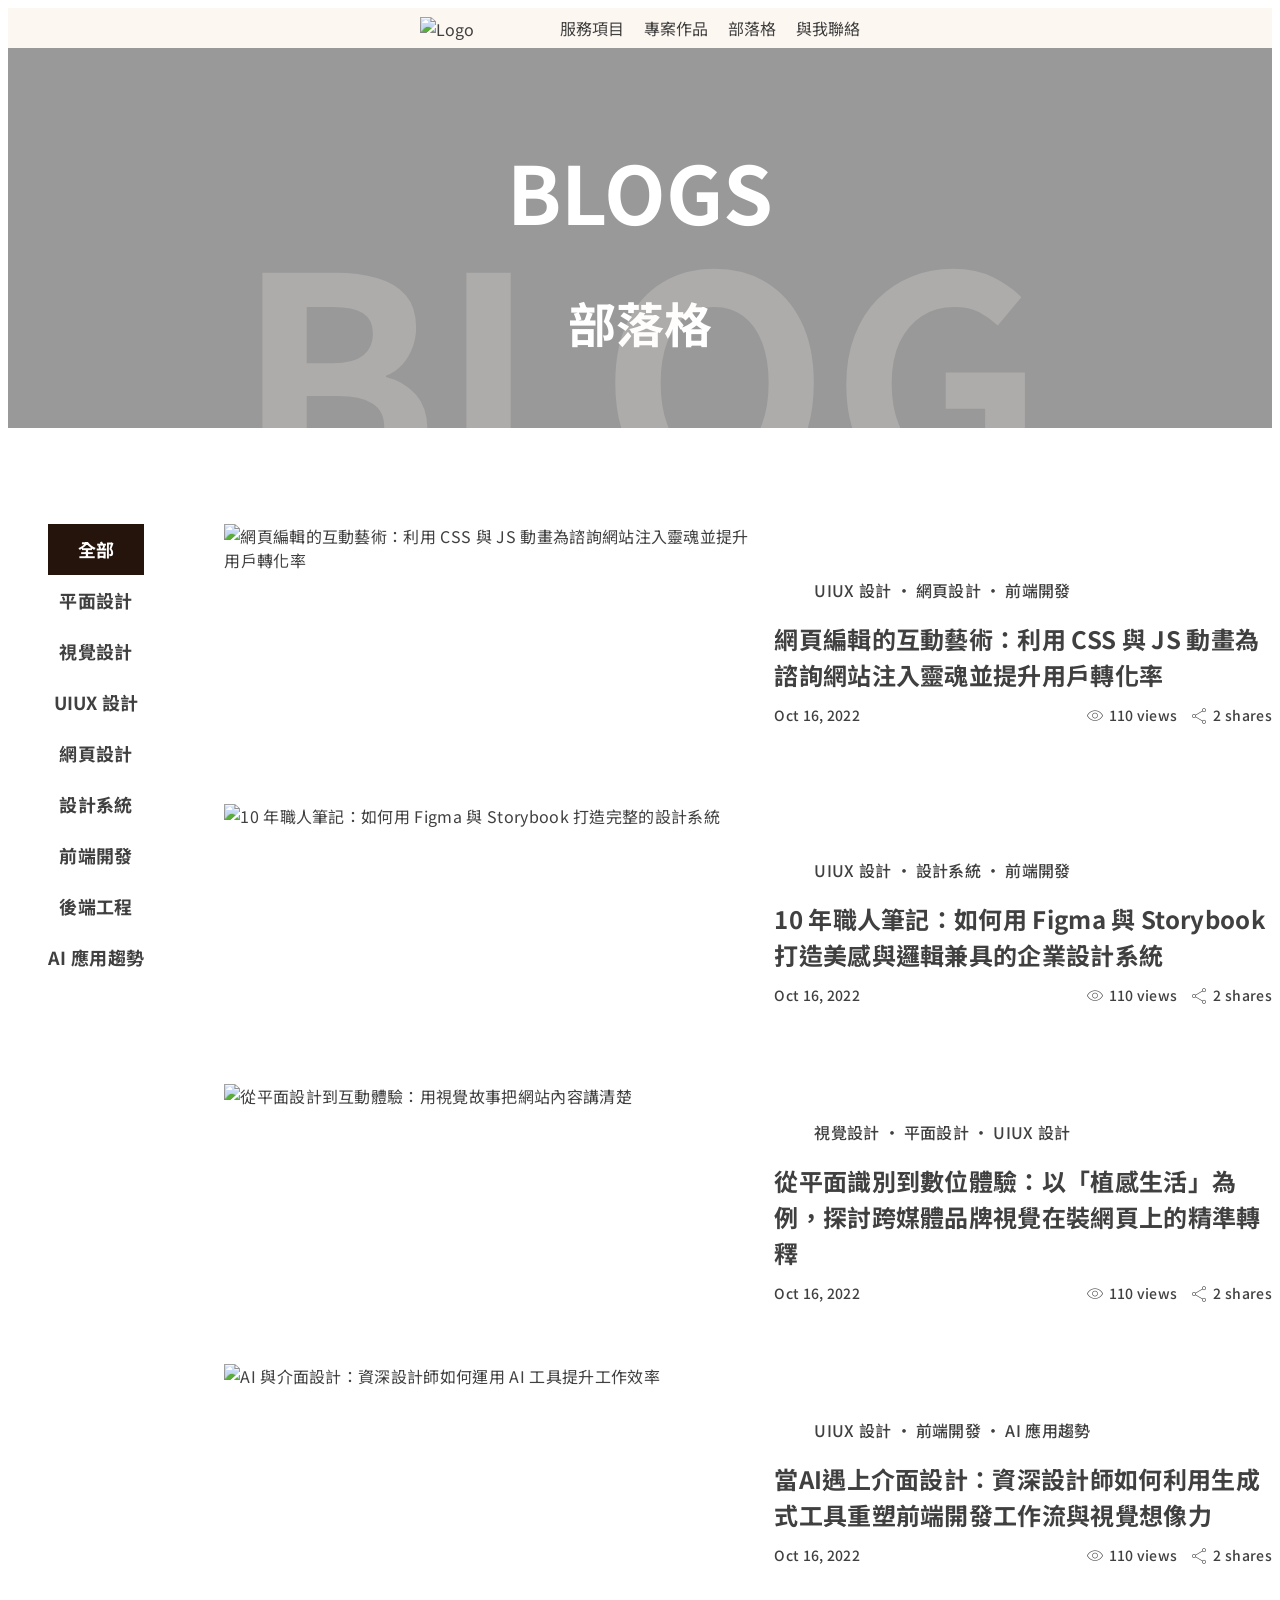
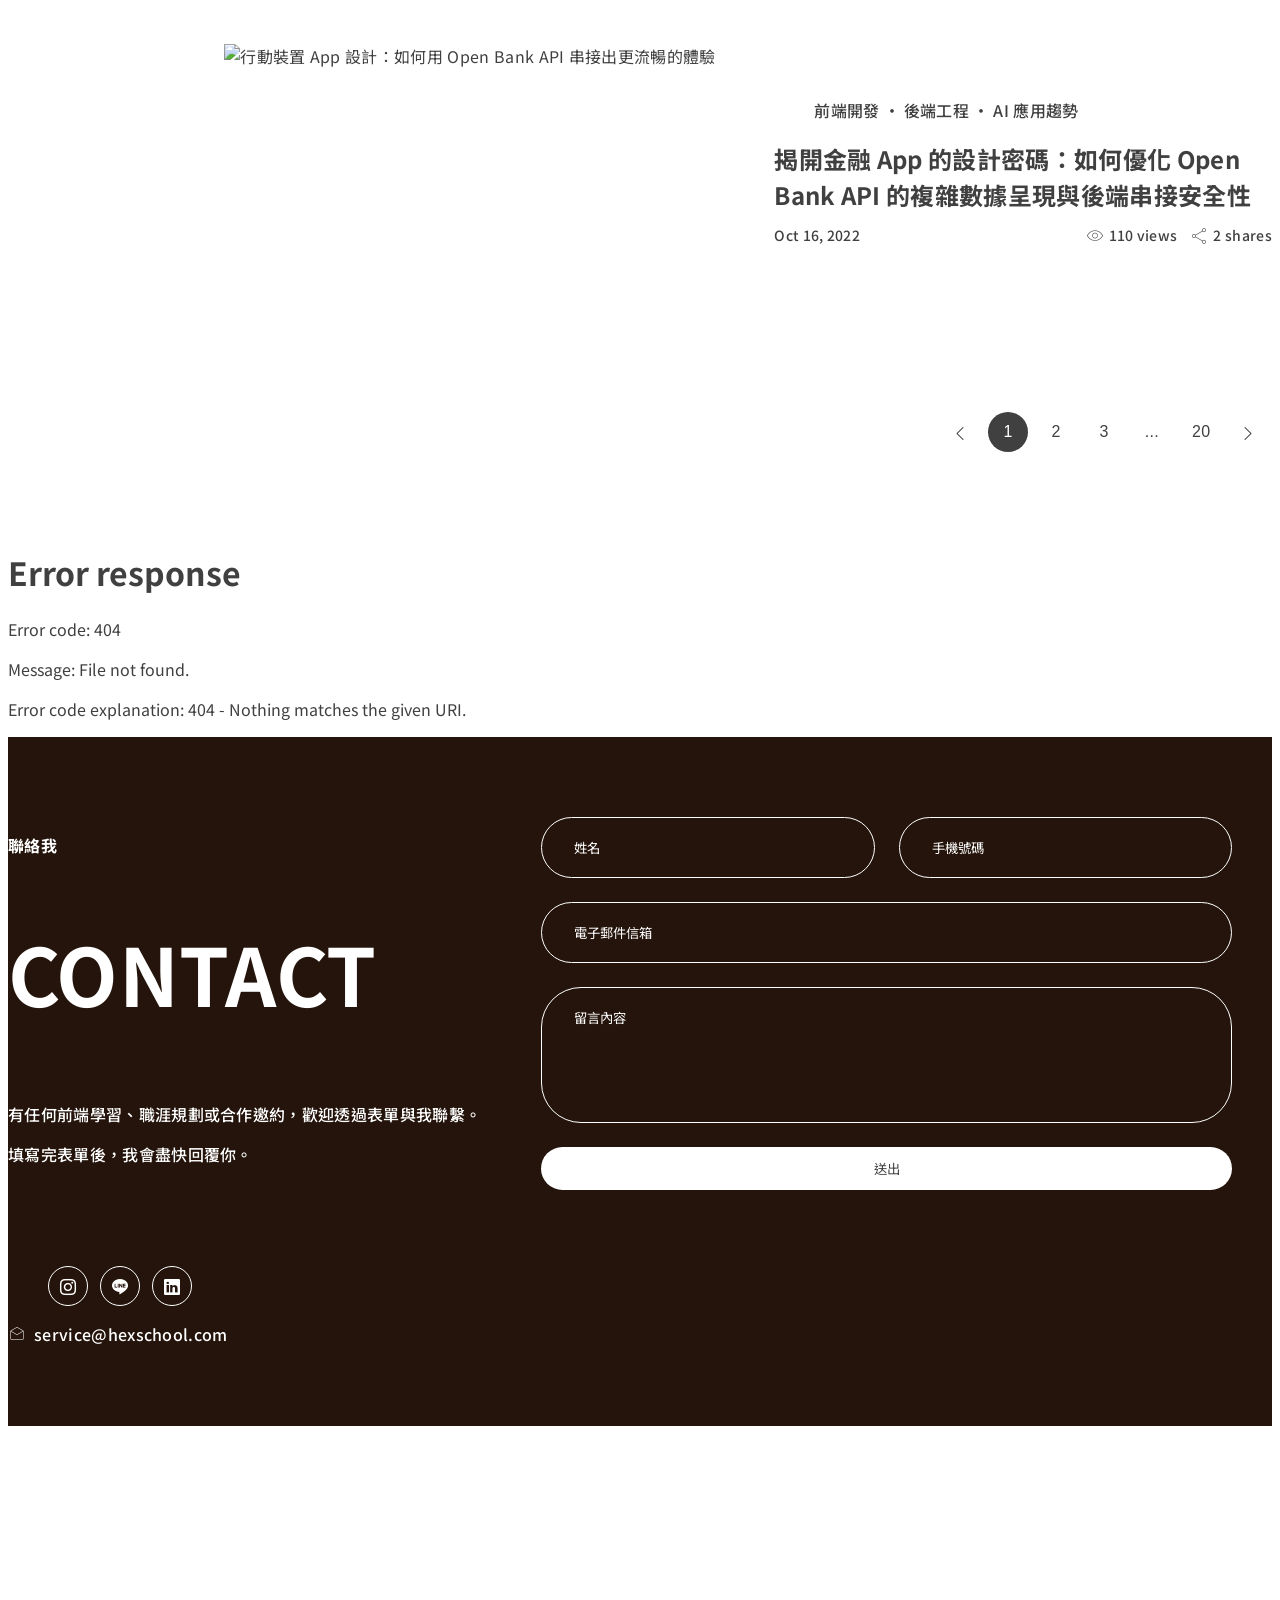
==== commit 755d433e: "Update index.html" ====
--- a/index.html
+++ b/index.html
@@ -6,7 +6,7 @@
   <meta name="viewport" content="width=device-width, initial-scale=1.0">
   <title>部落格</title>
   <link rel="stylesheet" href="https://cdn.jsdelivr.net/npm/reset-css@5.0.2/reset.min.css">
-  <link rel="stylesheet" href="./css/style.css">
+  <link rel="stylesheet" href="style.css">
 </head>
 
 <body>
--- a/style.css
+++ b/style.css
@@ -0,0 +1,969 @@
+@import url("https://fonts.googleapis.com/css2?family=Noto+Sans+TC:wght@100..900&display=swap");
+@import url('https://fonts.googleapis.com/css2?family=Noto+Sans:ital,wght@0,100..900;1,100..900&display=swap');
+@import url("https://fonts.googleapis.com/css2?family=Material+Symbols+Outlined:opsz,wght,FILL,GRAD@24,200,0,0");
+@import url("https://cdn.jsdelivr.net/npm/bootstrap-icons@1.13.1/font/bootstrap-icons.min.css");
+/* ==========================================================================
+   1. 變數設定 (Variables)
+   ========================================================================== 
+*/
+
+:root {
+  --primary-50: #FDF7F1;
+  --primary-100: #FDE6CF;
+  --primary-500: #F5B87B;
+  --primary-900: #24140B;
+
+  --neutral-0: #ffffff;
+  --neutral-500: #737373;
+  --neutral-700: #404040;
+  --neutral-900: #1E1E1E;
+
+  --dark-40a: rgba(0, 0, 0, 0.4);
+  --dark-60a: rgba(0, 0, 0, 0.6);
+}
+
+
+/* ==========================================================================
+  2. 斷點設定 (Mixins for Breakpoints)
+   ========================================================================== 
+*/
+
+@mixin lg {
+  @media (max-width: 1024px) {
+    @content;
+  }
+}
+
+@mixin md {
+  @media (max-width: 768px) {
+    @content;
+  }
+}
+
+@mixin sm {
+  @media (max-width: 576px) {
+    @content;
+  }
+}
+
+
+/* ==========================================================================
+   3. 全域與初始化設定 (Reset & Base)
+   ========================================================================== 
+*/
+html {
+  scroll-behavior: smooth;
+}
+
+/* 全域 border box：所有元素不用算 padding */
+*,
+*::before,
+*::after {
+  box-sizing: border-box;
+  font-family: "Noto Sans TC", sans-serif;
+  text-decoration: none;
+  -webkit-font-smoothing: antialiased;
+  -moz-osx-font-smoothing: grayscale;
+}
+
+body {
+   color: var(--neutral-700);
+  line-height: 1.5;
+}
+
+
+img,
+svg {
+  max-width: 100%;
+}
+
+/* rwd img css，使圖片縮放 */
+img{
+  vertical-align: middle;
+  max-width: 100%;
+  height: auto;
+  border: 0;
+ }
+
+ul,
+li {
+  list-style: none;
+}
+
+a {
+  display: inline-block;
+  text-decoration: none;
+  color: inherit;
+}
+
+a:focus,
+a:hover {
+  text-decoration: none;
+}
+
+.clear {
+  clear: both;
+}
+
+
+/* ==========================================================================
+   4. 元件樣式 (Components & Layouts)
+   ========================================================================== 
+*/
+
+/* icon */
+.material-symbols-outlined {
+  font-family: "Material Symbols Outlined";
+  font-weight: 200;
+  font-style: normal;
+  font-size: 20px;
+  line-height: 1;
+  letter-spacing: normal;
+  text-transform: none;
+  display: inline-block;
+  white-space: nowrap;
+  word-wrap: normal;
+  direction: ltr;
+  -webkit-font-smoothing: antialiased;
+  font-variation-settings: "FILL" 0, "wght" 100, "GRAD" 0, "opsz" 24;
+}
+
+
+/* navbar */
+.header {
+  display: flex;
+  align-items: center;
+  justify-content: space-between;
+  background-color: var(--primary-50);
+  padding: 0;
+  position: sticky;
+  top: 0;
+  z-index: 10;
+}
+
+.header .container {
+  display: flex;
+  align-items: center;
+  justify-content: space-between;
+  flex-direction: row;
+}
+
+.header a {
+  display: block;
+}
+
+.brand {
+  display: flex;
+  align-items: center;
+}
+
+.logo {
+  padding: 12px 0;
+  width: 140px;
+     @media (max-width: 576px) {
+     padding: 14px 12px;
+       width: 112px;
+  }
+}
+
+.menu-toggle {
+  display: none;
+}
+
+.menu-toggle-btn {
+  display: none;
+  align-items: center;
+  justify-content: center;
+  padding: 12px;
+  margin-left: auto;
+  cursor: pointer;
+}
+
+.menu-nav {
+  display: block;
+}
+
+.menu {
+  display: flex;
+  align-items: center;
+}
+
+.menu li {
+  width: auto;
+  text-align: center;
+  gap: 24px;
+}
+
+.menu li a {
+  display: block;
+  color: var(--neutral-700);
+  text-decoration: none;
+  padding: 4px 12px 4px 12px;
+  white-space: nowrap;
+}
+
+.menu li a:hover {
+  color: var(--neutral-0);
+  background:var(--neutral-700);
+}
+
+.menu li .active {
+   color: var(--neutral-0);
+  background:var(--neutral-700);
+}
+
+
+
+/* 形象主視覺 */
+.banner {
+  background-image: url("https://raw.githubusercontent.com/hexschool/2022-web-layout-training/refs/heads/main/2026-web-camp/blog_banner.png");  background-size: cover;
+  background-position: center;
+  background-repeat: no-repeat;
+  height: 380px;
+  width: 100%;
+  margin-bottom: 80px;
+  display: flex;
+  justify-content: center;
+  align-items: center;
+  
+   @media (max-width: 576px) {
+    background-image: url("https://raw.githubusercontent.com/hexschool/2022-web-layout-training/refs/heads/main/2026-web-camp/blog_banner.png");
+    height:380px;
+      margin-bottom: 40px;
+    }
+}
+
+
+.slogan {
+  background: var(--dark-40a);
+  color: #ffffff;
+  width: 100%;
+  height: 100%;
+  display: flex;
+  flex-direction: column;
+  align-items: center;
+  justify-content: center;
+  font-family: "Noto Sans", sans-serif;
+  font-weight: 700;
+  position: relative;
+  overflow: hidden;
+  line-height: 1.2;
+}
+
+.slogan h2 {
+  font-size: 80px;
+  margin-bottom: 8px;
+
+    @media (max-width: 576px) {
+    font-size: 40px;
+  }
+}
+
+.slogan p {
+  font-size: 48px;
+
+  @media (max-width: 576px) {
+    font-size: 40px;
+  }
+}
+
+.slogan .bg {
+  color: var(--primary-50);
+  font-size: 300px;
+  line-height: 1.2;
+  position: absolute;
+  bottom: -116px;
+  opacity: 0.2;
+  
+  @media (max-width: 576px) {
+    font-size: 160px;
+    bottom: -50px;
+  }
+}
+
+
+
+/* 部落格 */
+
+.container {
+  display: flex;
+  max-width: 1296px;
+  margin: 0 auto;
+  padding: 0;
+  letter-spacing: 0.02rem;
+  width: 100%;
+  justify-content: space-between;
+    @media (max-width: 768px) {
+     max-width: 100%;
+  }
+}
+
+.sidebar {
+  nav {
+    .nav-item {
+      color: var(--neutral-700);
+      display: block;
+      font-size: 18px;
+      font-weight: 700;
+      text-align: center;
+      white-space: nowrap;
+      padding: 12px 0;
+      transition: all 0.3s ease;
+
+      &:hover {
+        background-color: #24140b;
+        color: #ffffff;
+      }
+    }
+
+    .active {
+      background-color: #24140b;
+      color: #ffffff;
+    }
+  }
+}
+
+.blog {
+  margin-bottom: 80px;
+  gap: 40px;
+}
+
+.post {
+  flex: 1;
+  min-width: 0;
+  display: flex;
+  flex-direction: column;
+  align-items: flex-end;
+  gap: 80px;
+
+  .blog-card-wrapper {
+    display: flex;
+    flex-direction: column;
+    gap: 24px;
+
+    a {
+       color: var(--neutral-700);
+      display: flex;
+      align-items: center;
+      gap: 24px;
+
+      img {
+        display: block;
+        width: 100%;
+        max-width: 526px;
+        height: 256px;
+        object-fit: cover;
+      }
+
+      .blog-tags {
+        display: flex;
+        flex-wrap: wrap;
+        align-items: center;
+        font-weight: 500;
+        margin-bottom: 12px;
+
+        li:not(:last-child)::after {
+          content: "·";
+          margin: 0 4px;
+        }
+      }
+
+      h2 {
+        font-size: 24px;
+        font-weight: 700;
+        margin-bottom: 12px;
+      }
+
+      .meta {
+        display: flex;
+        flex-wrap: wrap;
+        justify-content: space-between;
+        align-items: center;
+        font-size: 14px;
+        font-weight: 500;
+
+        .tail {
+          display: flex;
+          gap: 12px;
+
+          span {
+            display: flex;
+            align-items: center;
+            gap: 4px;
+          }
+        }
+      }
+    }
+  }
+}
+
+@media (max-width: 768px) {
+  .post {
+    align-items: center;
+  }
+}
+
+.pagination {
+  display: flex;
+  justify-content: center;
+  list-style: none; 
+  padding: 0px;
+  @media (max-width: 768px) {
+    flex-wrap: wrap;
+  }
+}
+
+.pagination li a {
+  display: block; 
+  padding: 8px 12px;
+  text-decoration: none;
+  font-weight: 500;
+  font-family: "Noto Sans", sans-serif;
+  color:  var(--neutral-700);
+  margin: 0 4px;
+  width: 40px;
+  height: 40px;
+  aspect-ratio: 1 / 1;
+  border-radius: 50%;
+  text-align: center;
+  &:hover {
+    border: 1px solid  var(--neutral-700);
+  }
+}
+
+.pagination li a.active {
+  color:  var(--neutral-0);
+  background: var(--neutral-700);
+}
+
+
+@media (max-width: 1024px) {
+  .container {
+    gap: 24px;
+  }
+
+  .blog {
+    .blog-card-wrapper {
+      a {
+        flex-direction: column;
+        gap: 8px;
+
+        img {
+          max-width: none;
+          height: 200px;
+        }
+
+        .blog-tags {
+          font-size: 14px;
+          margin-bottom: 8px;
+
+          li:not(:last-child)::after {
+            margin: 0 2px;
+          }
+        }
+
+        h2 {
+          font-size: 20px;
+          margin-bottom: 8px;
+        }
+
+        .meta {
+          font-size: 13px;
+
+          div {
+            gap: 8px;
+          }
+        }
+      }
+    }
+  }
+}
+
+@media (max-width: 768px) {
+  .container {
+    flex-direction: column;
+    padding: 0px 12px;
+  }
+
+  .header {
+    position: sticky;
+  }
+
+  .sidebar {
+    width: 100%;
+
+    ul {
+      display: flex;
+      overflow-x: auto;
+      scrollbar-width: none;
+      -ms-overflow-style: none;
+      -webkit-overflow-scrolling: touch;
+      touch-action: pan-x;
+
+      .nav-item {
+        font-size: 16px;
+        padding: 8px 12px;
+      }
+    }
+
+    ul::-webkit-scrollbar {
+      display: none;
+    }
+  }
+
+  .header .container {
+    position: relative;
+    flex-direction: row;
+    align-items: center;
+    padding: 0 12px;
+  }
+
+  .menu-toggle-btn {
+    display: flex;
+    order: 3;
+  }
+
+  .menu-nav {
+    position: absolute;
+    top: 100%;
+    left: 0;
+    right: 0;
+    z-index: 20;
+    background: var(--primary-50);
+    max-height: 0;
+    overflow: hidden;
+    opacity: 0;
+    pointer-events: none;
+    transition: max-height 0.3s ease, opacity 0.2s ease;
+  }
+
+  .menu-toggle:checked ~ .menu-nav {
+    max-height: 320px;
+    opacity: 1;
+    pointer-events: auto;
+  }
+
+  .menu {
+    flex-direction: column;
+    align-items: stretch;
+  }
+
+  .menu li {
+    width: 100%;
+  }
+
+  .menu li a {
+    padding: 16px 12px;
+    text-align: center;
+  }
+}
+
+/* 電子報訂閱 */
+.subscription {
+  background:
+    linear-gradient(var(--dark-60a), var(--dark-60a)),
+    url(../img/subscription_bg.png) center / cover no-repeat;
+  height: 440px;
+  width: 100%;
+  display: flex;
+  justify-content: center;
+  align-items: stretch;
+    @media (max-width: 768px) {
+     height: auto;
+  }
+    @media (max-width: 576px) {
+      height: 629px;
+  }
+}
+
+.subscription > .container {
+  height: 100%;
+  align-items: stretch;
+  @media (max-width: 576px) {
+    flex-direction: column;
+  }
+
+}
+
+.subscription-left {
+  flex: 5;
+  height: 100%;
+  overflow: hidden;
+  @media (max-width: 576px) {
+    padding: 0;
+    flex: 1;
+  }
+}
+
+.sub-img {
+  width: 100%;
+  height: 100%;
+}
+
+.sub-img img {
+  width: 100%;
+  height: 100%;
+  object-fit: cover;
+  display: block;
+}
+
+.sub-form {
+  display: flex;
+  flex-direction: column;
+  justify-content: center;
+  align-items: stretch;
+  gap: 24px;
+  padding: 0 40px;
+  flex: 7;
+   @media (max-width: 768px) {
+    padding: 0 0 40px 0;
+    flex: 1;
+  }
+}
+
+.sub-info {
+  display: flex;
+  flex-direction: column;
+  gap: 24px;
+  width: 100%;
+  @media (max-width: 576px) {
+       gap: 12px;
+  }
+}
+
+.sub-title {
+  color: var(--neutral-0);
+  font-family: "Noto Sans", sans-serif;
+  font-weight: 700;
+}
+
+.sub-title h2 {
+  font-size: 80px;
+  line-height: 1.2;
+  @media (max-width: 768px) {
+    font-size: 60px;
+  }
+  @media (max-width: 576px) {
+    font-size: 40px;
+  }
+}
+
+.sub-desc {
+  color: var(--neutral-0);
+  font-family: "Noto Sans", sans-serif;
+  font-weight: 500;  
+  @media (max-width: 576px) {
+    font-size: 14px;
+  }
+
+}
+
+.sub-group {
+  display: flex;
+  align-items: center;
+  border: 1px solid var(--neutral-0);
+  border-radius: 999px;          
+  padding: 8px 8px 8px 32px;
+  background: transparent;
+  width: 100%;
+    @media (max-width: 576px) {
+      padding: 8px 8px 8px 20px;
+  }
+}
+
+.sub-input {
+  flex: 1;
+  border: none;
+  outline: none;
+  background: transparent;
+  color: var(--neutral-0);
+  font-size: 16px;
+  width: 100%;
+  @media (max-width: 576px) {
+      font-size: 14px;
+      overflow-wrap: anywhere;
+  }
+}
+
+.sub-input::placeholder {
+  color: var(--neutral-0);
+  opacity: 1;
+}
+
+.sub-submit {
+  border: none;
+  border-radius: 999px;
+  padding: 10px 24px;
+  background: var(--neutral-0);
+  color: var(--neutral-900);
+  font-weight: 500;
+  cursor: pointer;
+  white-space: nowrap;
+  @media (max-width: 576px) {
+      font-size: 14px;
+  }
+}
+
+.sub-submit:hover {
+  opacity: 0.85;
+}
+
+
+/* 連絡我 */
+.contact-bg {
+  background-color:var(--primary-900);
+}
+
+
+.contact {
+  display: flex;
+  justify-content: space-between;
+  padding: 80px 0;
+  flex-wrap: wrap;
+  width: 100%;
+    @media (max-width: 576px) {
+    flex-direction: column;
+  }
+}
+
+.contact-info {
+  display: flex;
+  justify-content: flex-start;
+  flex-direction: column;
+  flex: 5;
+  @media (max-width: 576px) {
+    padding: 0;
+  }
+}
+
+.contact-title {
+  color: var(--neutral-0);
+  font-family: "Noto Sans", sans-serif;
+  font-weight: 700;
+}
+
+.contact-title h2 {
+  font-size: 80px;
+  line-height: 1.2;
+  @media (max-width: 768px) {
+    font-size: 60px;
+  }
+    @media (max-width: 576px) {
+    font-size: 40px;
+  }
+}
+
+.contact-desc {
+  color: var(--neutral-0);
+  font-family: "Noto Sans", sans-serif;
+  font-weight: 500;  
+}
+
+.contact-social {
+  color: var(--neutral-0);
+  font-family: "Noto Sans", sans-serif;
+  font-weight: 500;  
+  padding-top: 68px;
+  display: flex;
+  flex-direction: column;
+}
+
+.contact-social ul{
+  display: flex;
+  gap: 12px;
+  flex-wrap: wrap;
+}
+
+.contact-social ul li{
+  width: 40px;
+  height: 40px;
+  padding: 0;
+  display: flex;
+  align-items: center;
+  justify-content: center;
+  border: 1px solid var(--neutral-0);
+  aspect-ratio: 1 / 1;
+  border-radius: 50%;
+    &:hover {
+      color: var(--primary-500);
+      border: 1px solid var(--primary-500);
+      cursor: pointer;
+    }
+}
+
+.bi {
+  font-size: 16px;
+}
+
+.contact-email {
+  display: flex;
+  align-items: center;
+  max-width: 100%;
+  min-width: 0;
+  flex-wrap: wrap;
+  overflow-wrap: anywhere;
+  word-break: break-word;
+   .icon {
+    font-size: 18px;
+    margin-right: 8px;
+    flex-shrink: 0;
+  }
+    &:hover {
+    color: var(--primary-500);
+    cursor: pointer;
+  }
+}
+
+.contact-form {
+  display: flex;
+  flex-direction: column;
+  gap: 24px;
+  padding: 0 40px;
+  flex: 7;
+  @media (max-width: 576px) {
+    padding: 0;
+  }
+}
+
+.form-row {
+  display: flex;
+  gap: 24px;
+  @media (max-width: 576px) {
+   flex-direction: column;
+  }
+}
+
+.form-input {
+  width: 100%;
+  color: var(--neutral-0);
+  background: transparent;
+  border: 1px solid var(--neutral-0);
+  border-radius: 40px;
+  outline: none;
+  padding: 20px 32px;
+  @media (max-width: 576px) {
+      padding: 16px 20px;
+  }
+}
+
+.form-input::placeholder {
+  color: var(--neutral-0);
+}
+
+.form-textarea {
+  color: var(--neutral-0);
+  background: transparent;
+  width: 100%;
+  height: 136px;
+  border: 1px solid var(--neutral-0);
+  border-radius: 40px;
+  outline: none;
+  resize: none;
+  padding: 20px 32px;
+    @media (max-width: 576px) {
+      padding: 16px 20px;
+  }
+}
+
+.form-textarea::placeholder {
+  color: var(--neutral-0);
+}
+
+.form-submit {
+  color: var(--neutral-700);
+  background: var(--neutral-0);
+  width: 100%; 
+  border: none;
+  border-radius: 40px;
+  cursor: pointer;
+  padding: 12px 0;
+}
+
+.form-submit:hover {
+  background: #ddd0be;
+}
+
+@media (max-width: 768px) {
+  .contact {
+    flex-direction: column;
+    padding: 40px 0;
+  }
+
+  .contact-info {
+    display: contents;
+    padding-bottom: 24px;
+  }
+
+  .contact-title {
+    order: 1;
+    margin-bottom: 12px;
+  }
+
+  .contact-desc {
+    font-size: 14px;
+    order: 2;
+  }
+
+  .contact-form {
+    order: 3;
+    width: 100%;
+    padding: 0;
+    margin-top: 24px;
+    gap: 12px;
+    border-radius: 32px;
+  }
+
+  .contact-social {
+    order: 4;
+    margin-top: 24px;
+    padding: 0;
+    width: 100%;
+    gap: 12px;
+  }
+}
+
+@media (max-width: 375px) {
+  .sub-title h2 {
+    font-size: 32px;
+    line-height: 1.15;
+    max-width: 100%;
+    word-break: break-word;
+    overflow-wrap: anywhere;
+  }
+
+  .sub-title,
+  .sub-desc,
+  .sub-group {
+    width: 100%;
+    @media (max-width: 331px) {
+      display: flex;
+      gap: 12px;
+      flex-wrap: wrap;
+    }
+  }
+  .contact-title h2 {
+    font-size: 32px;
+    line-height: 1.15;
+    word-break: break-word;
+    overflow-wrap: anywhere;
+  }
+}
+
+@media (max-width: 768px) {
+  .subscription-left,
+  .sub-img,
+  .sub-img img {
+    width: 100%;
+  }
+
+  .subscription-left {
+    width: calc(100% + 24px);
+    margin-left: -12px;
+    margin-right: -12px;
+  }
+
+  .sub-img img {
+    display: block;
+    height: auto;
+  }
+}
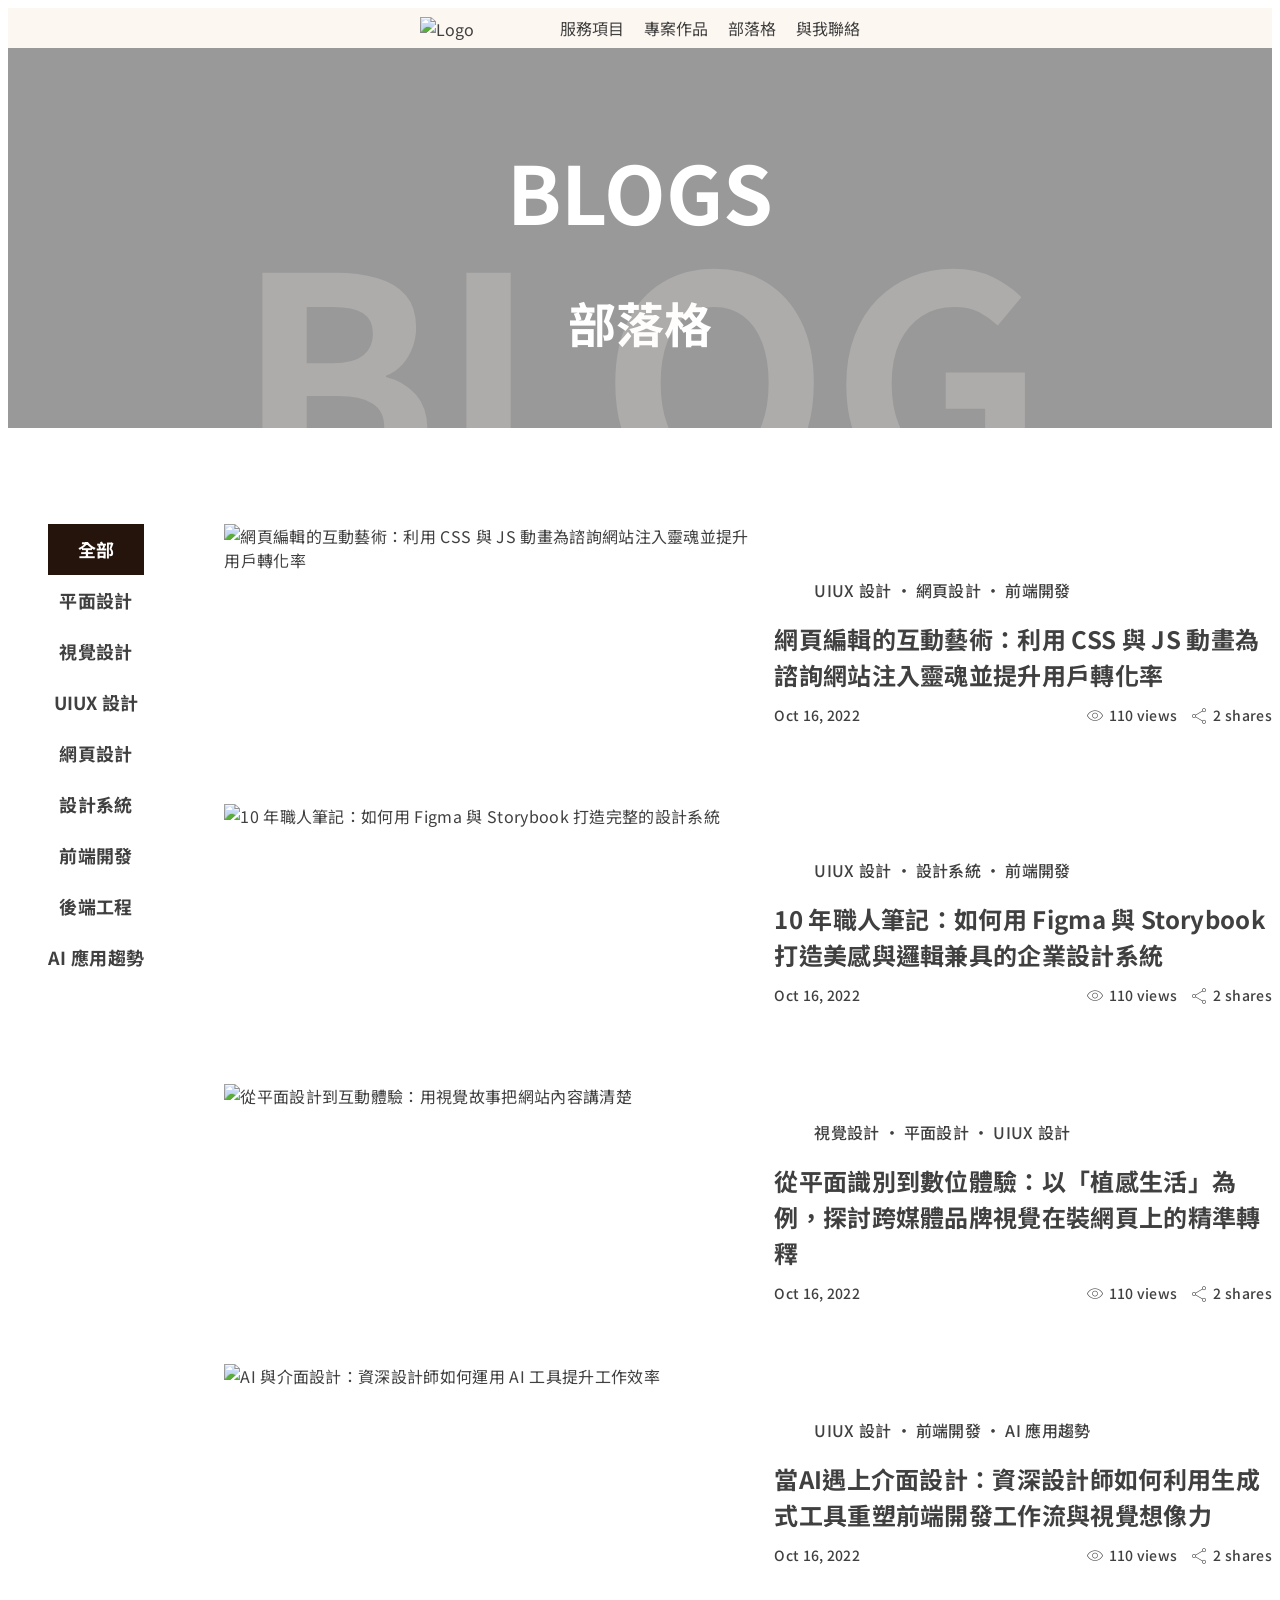
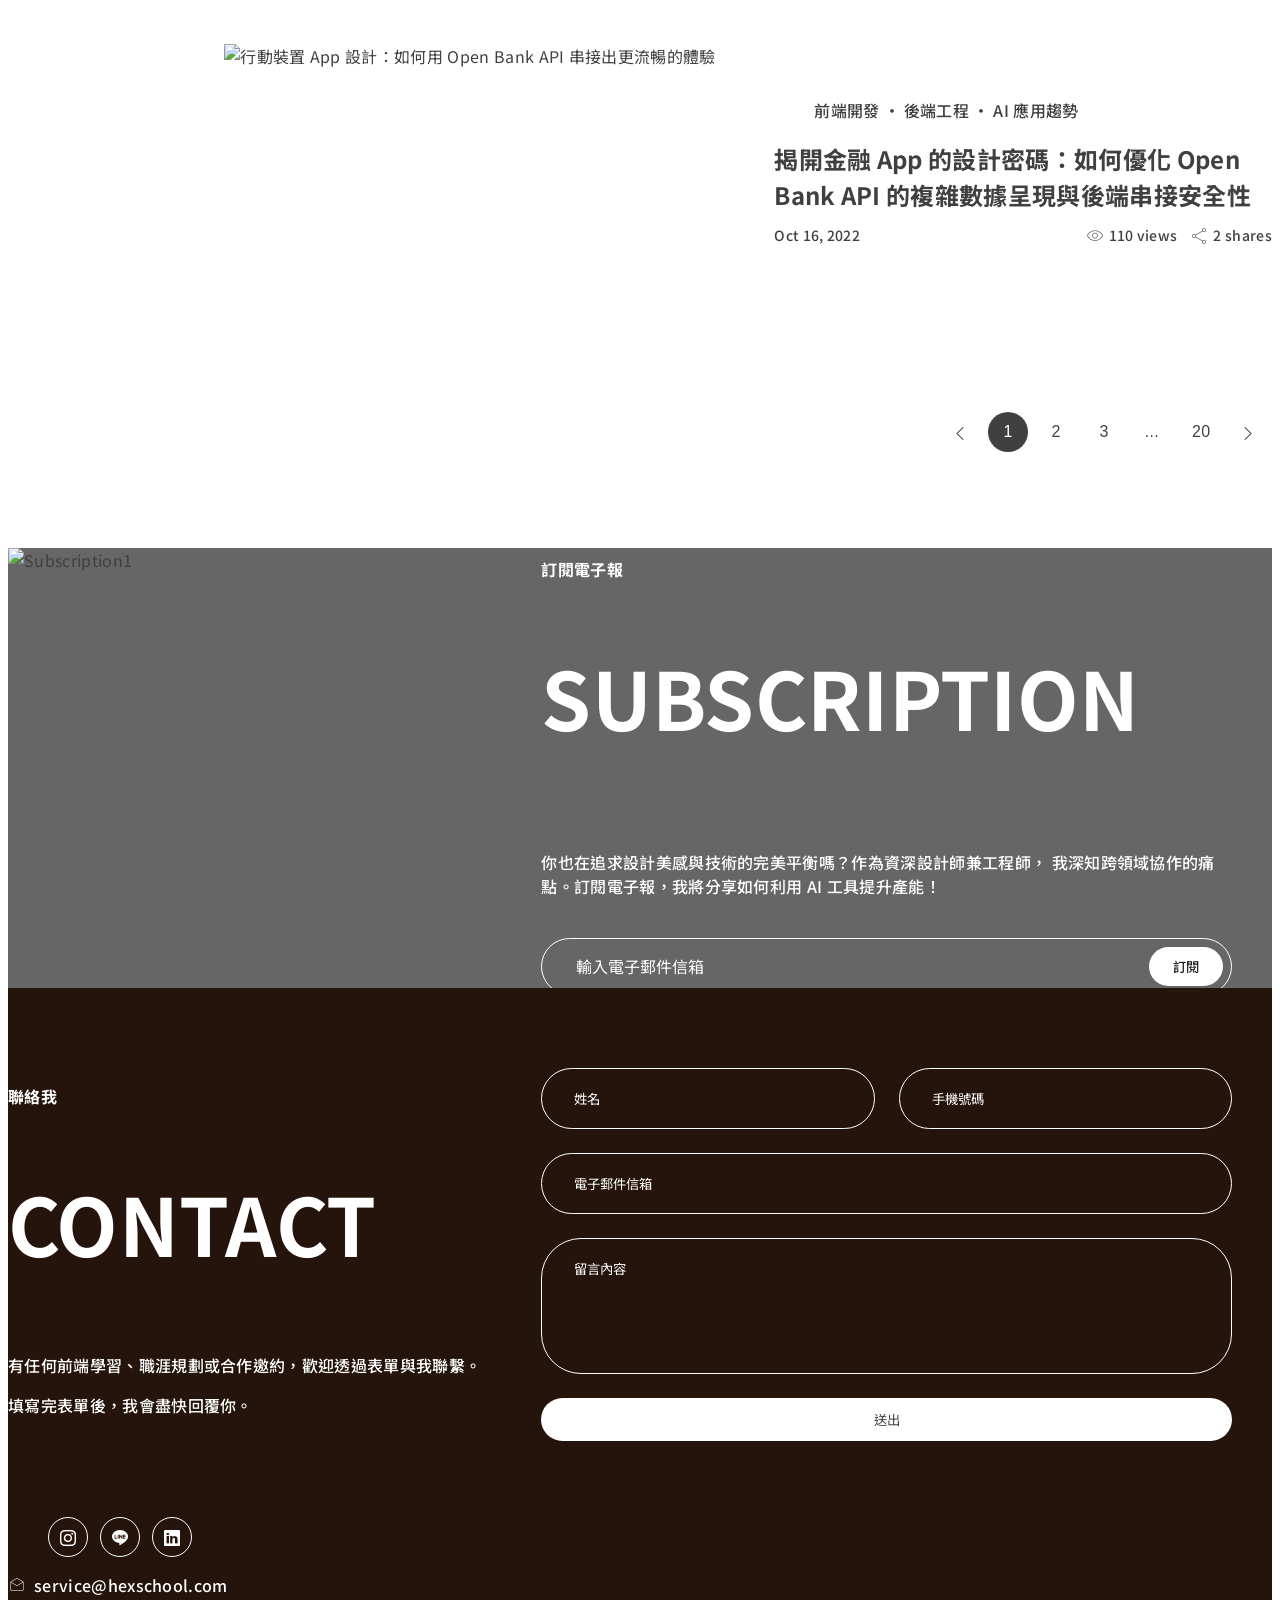
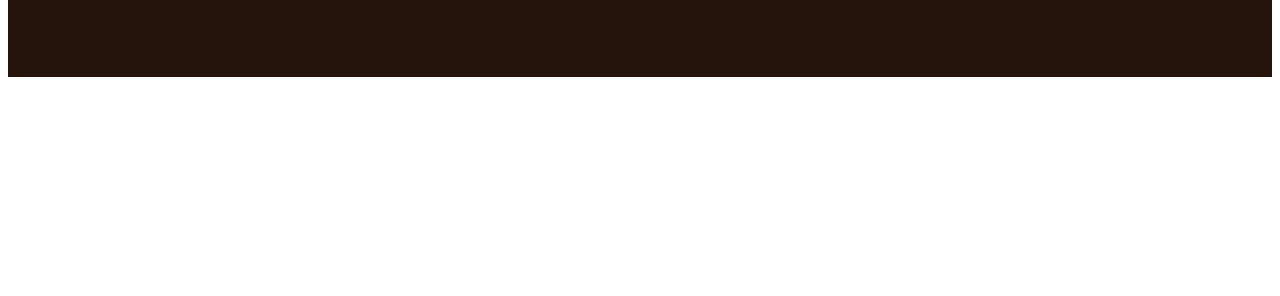
==== commit 9d2020dc: "Update index.html" ====
--- a/index.html
+++ b/index.html
@@ -199,6 +199,7 @@
       .catch(error => console.error("載入失敗:", error));
   </script>
  
+  <!-- footer -->
 
         <div class="page">
             <!-- 你頁面其他內容可在這裡 -->
